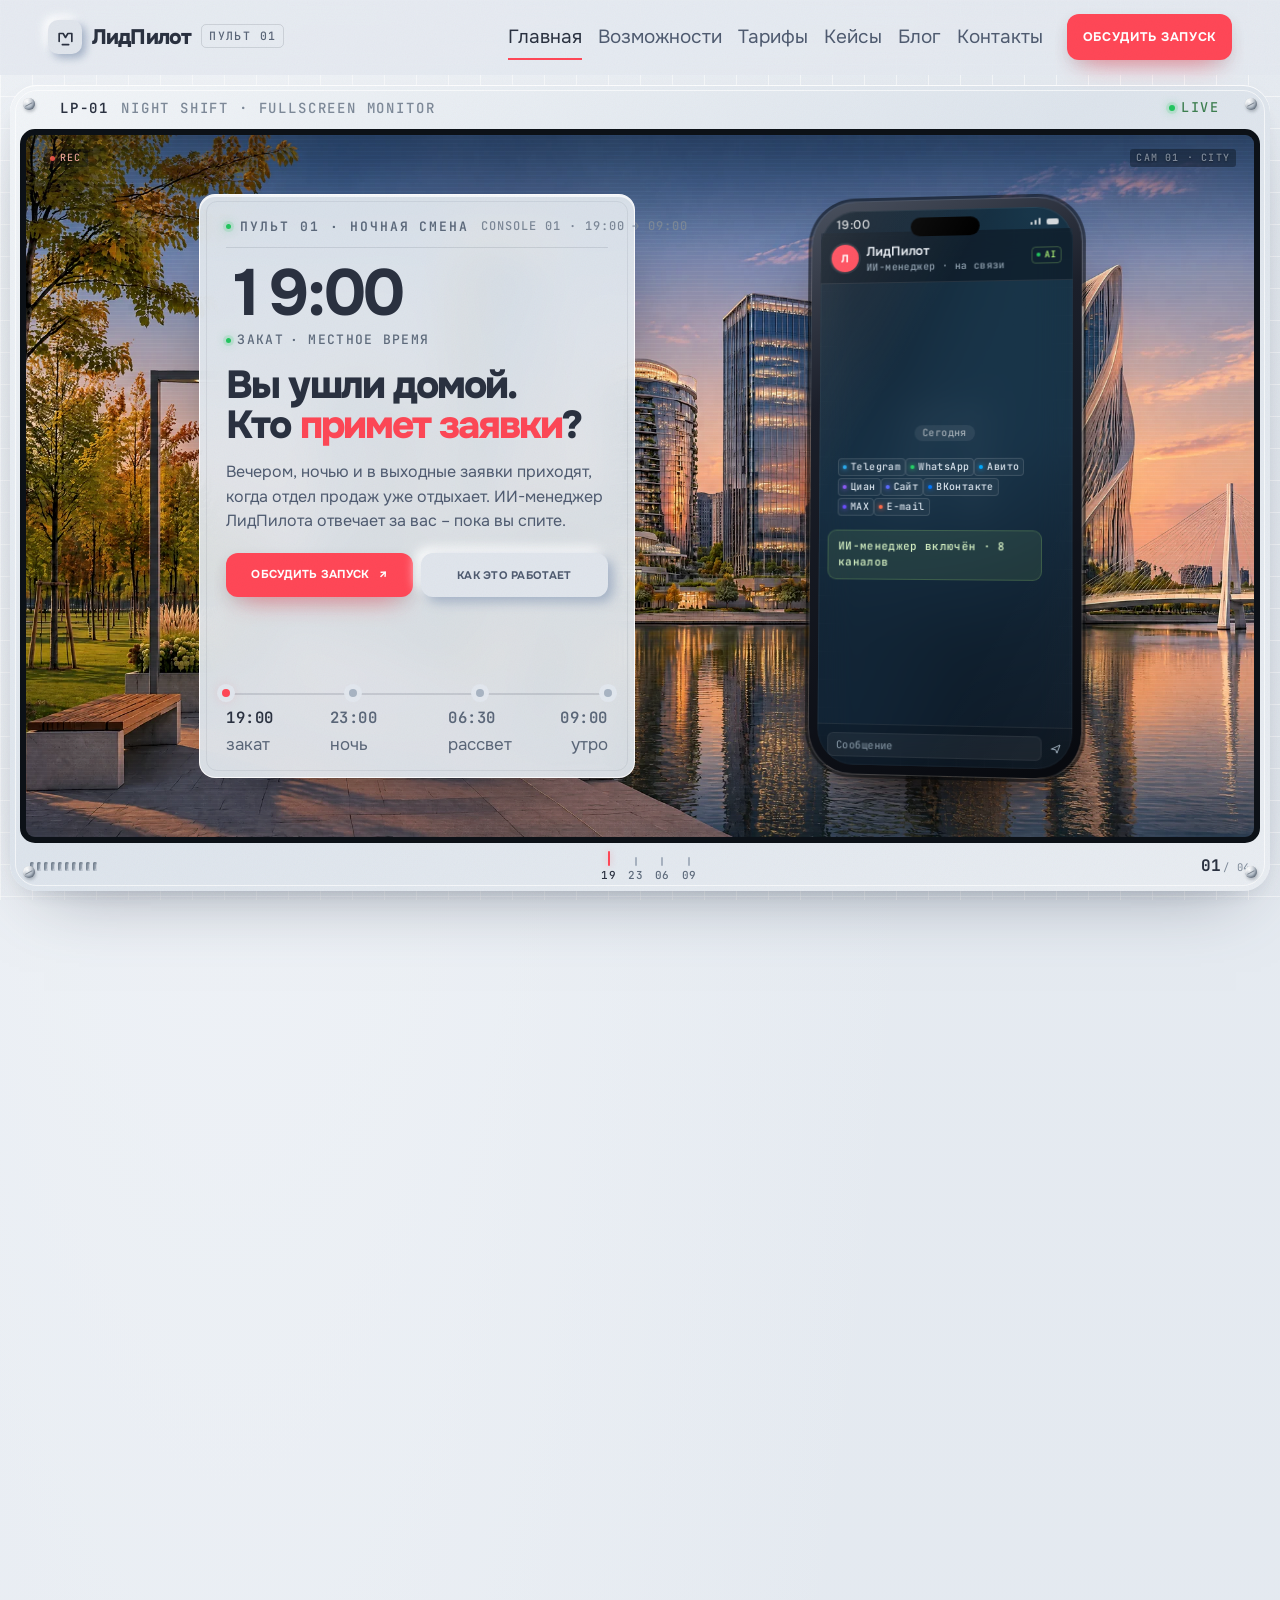
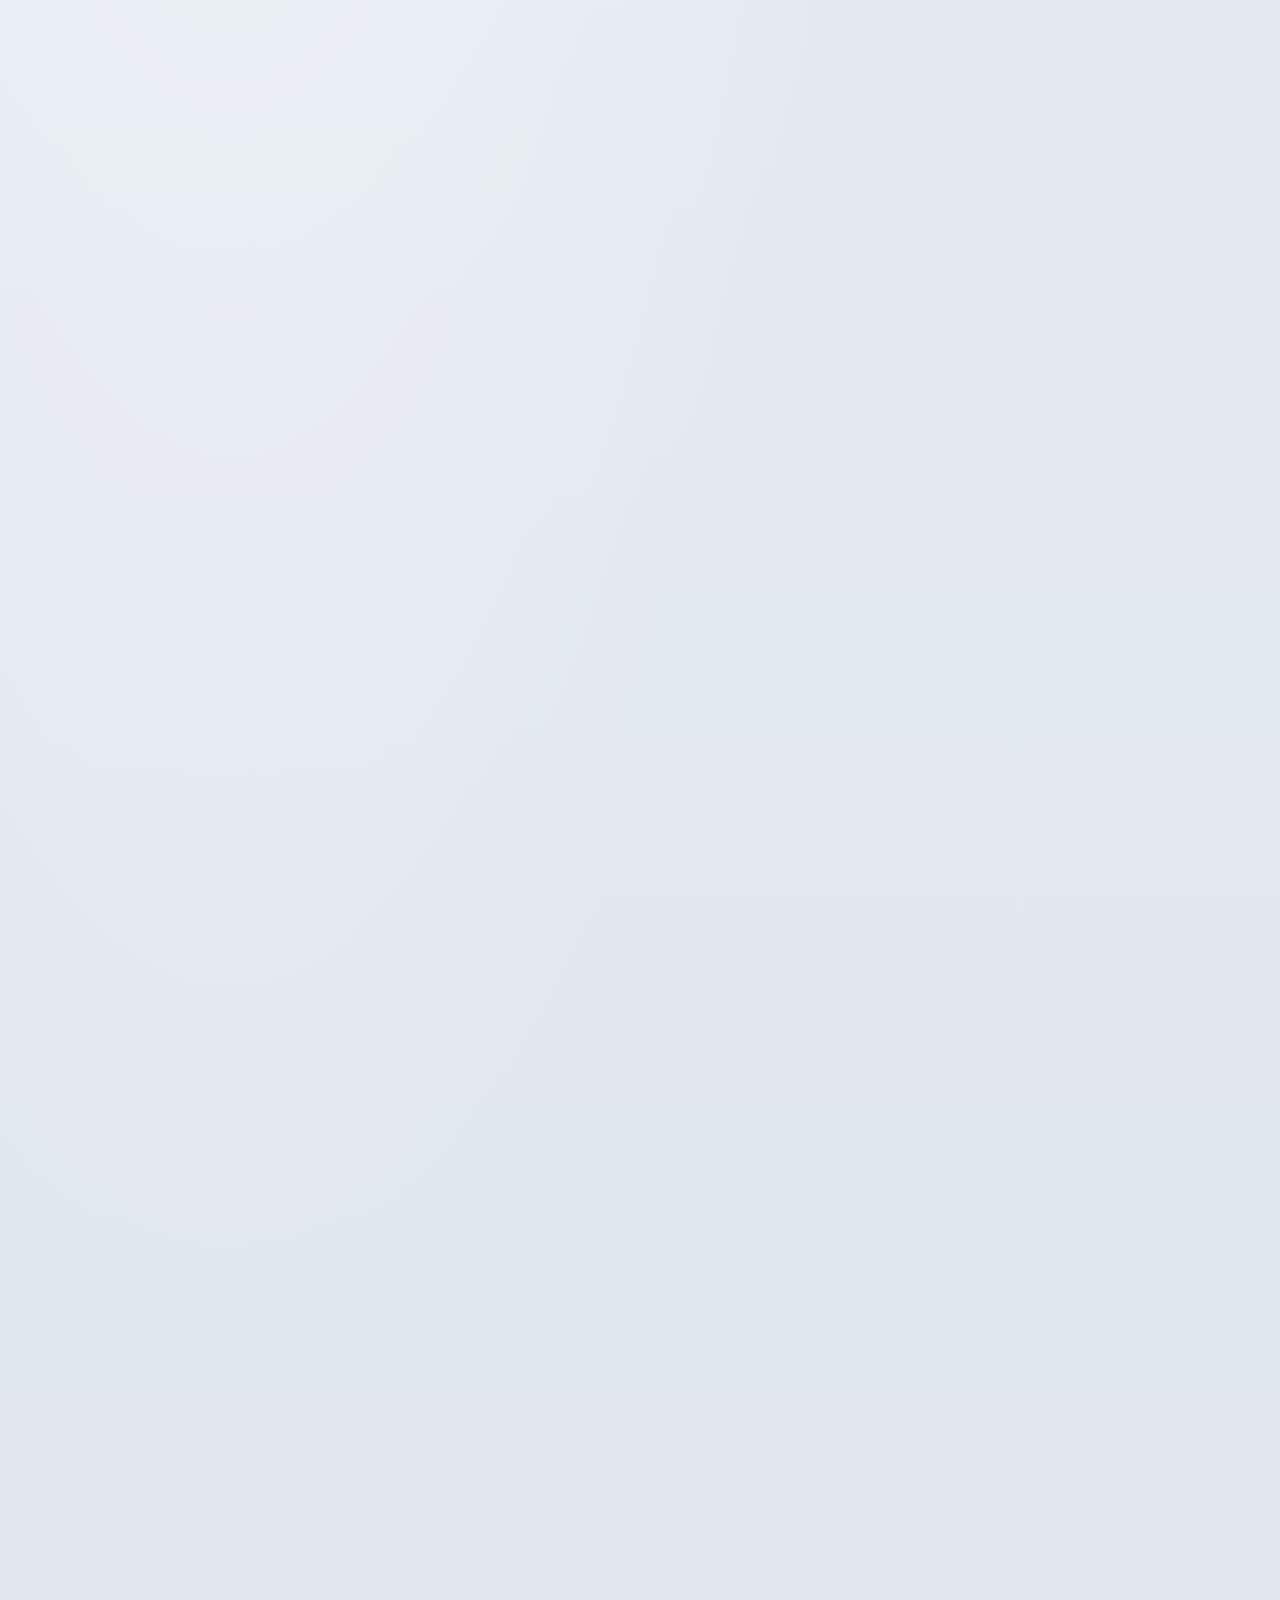
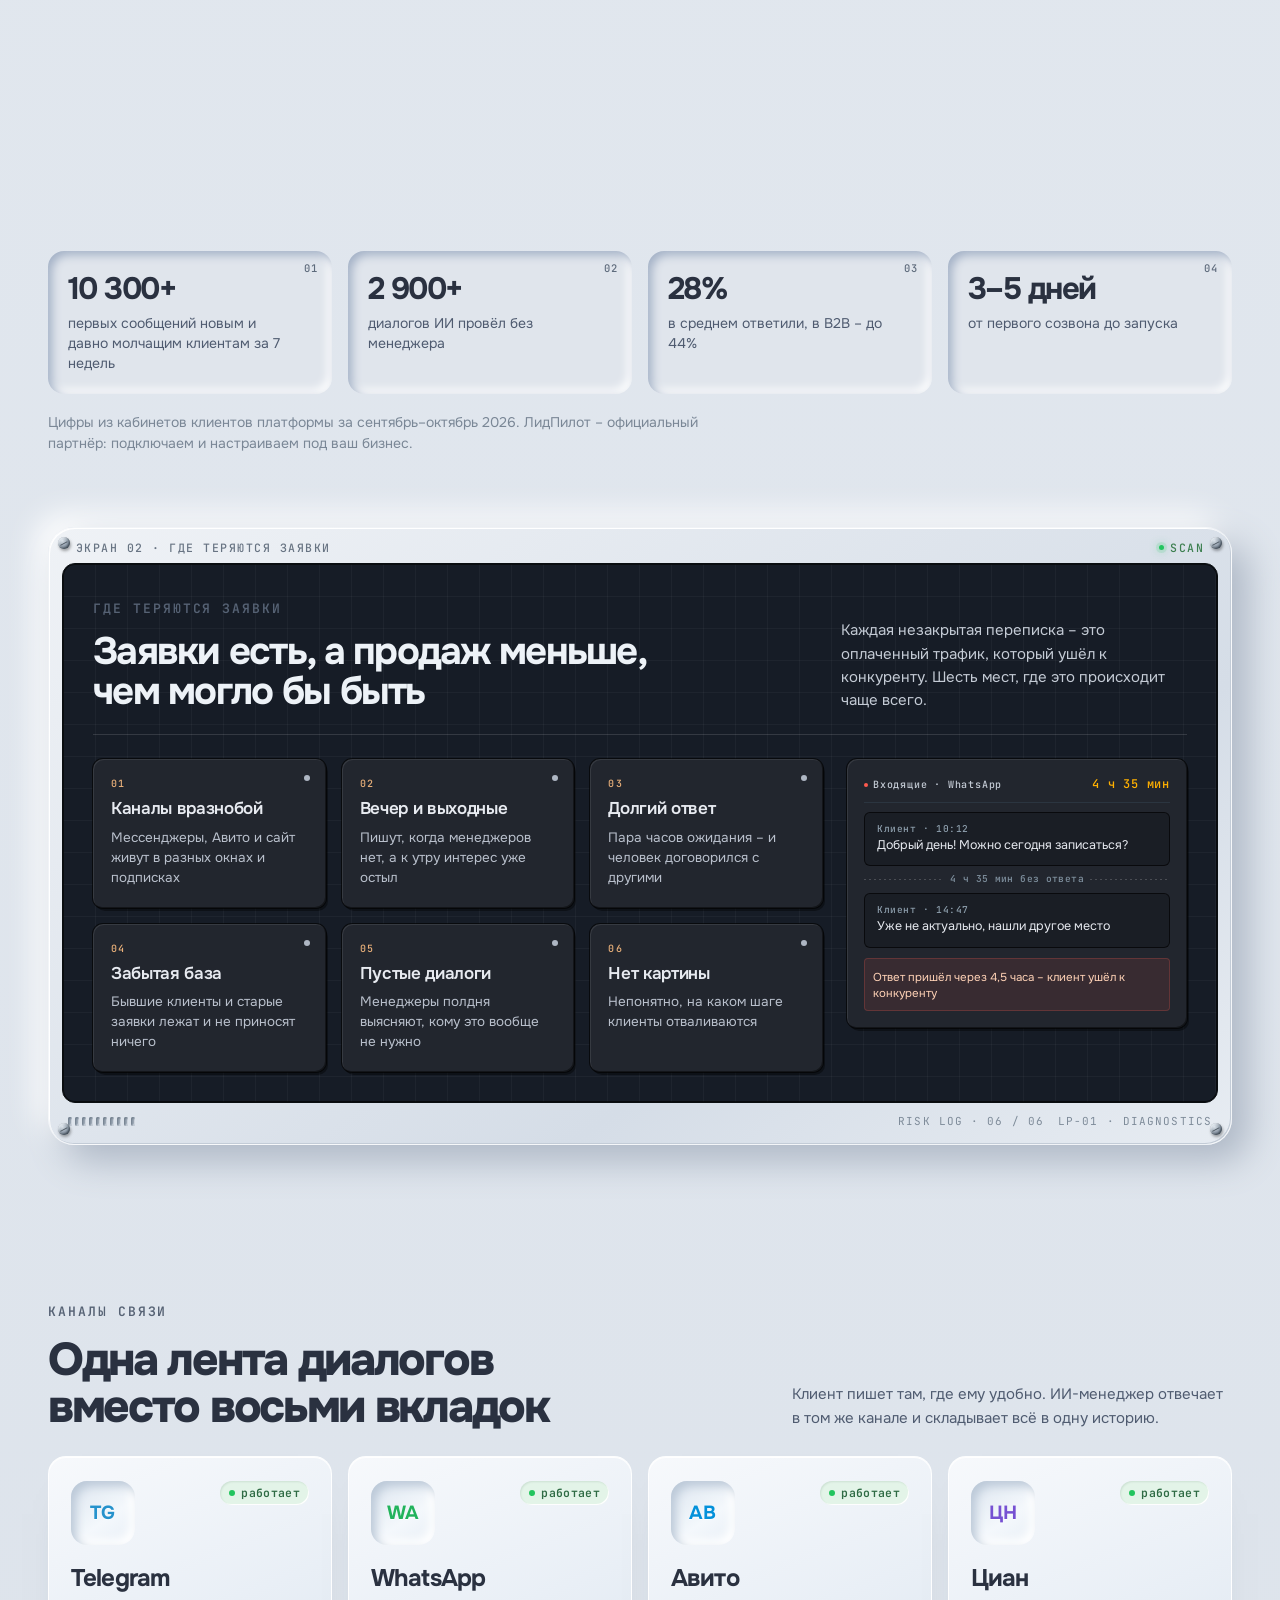
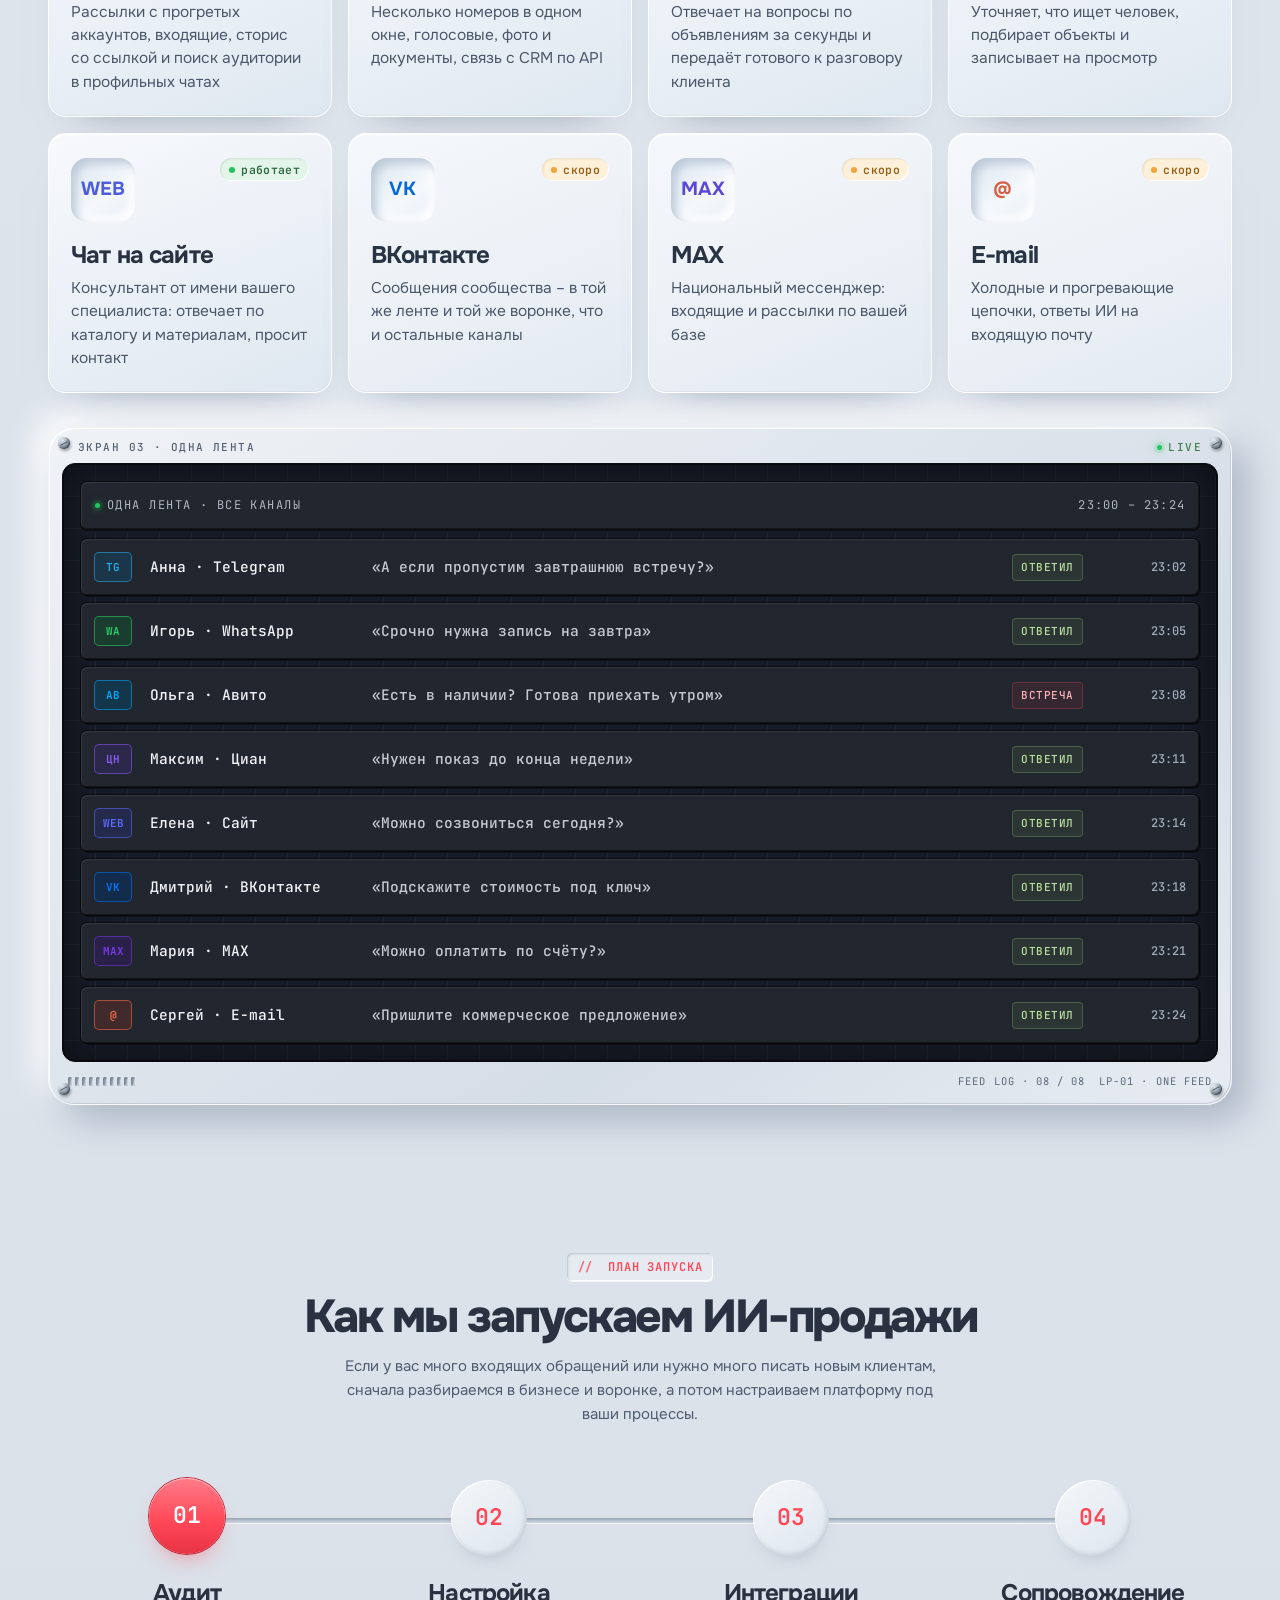
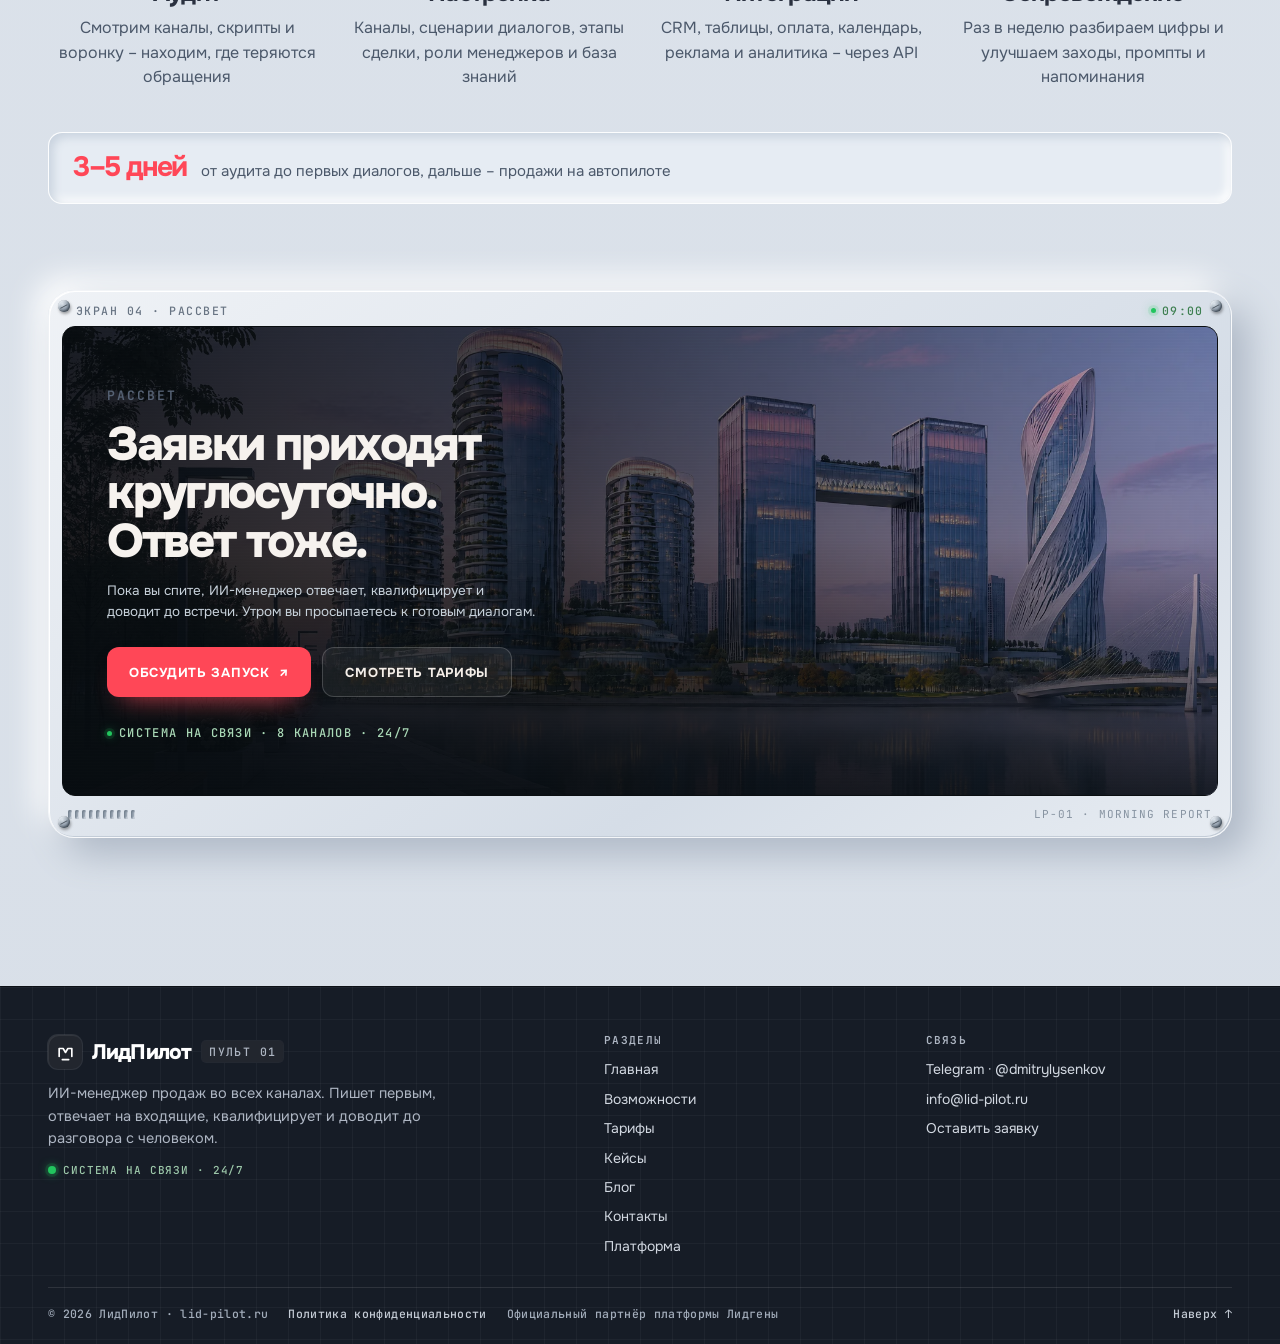
==== index.html @ cb46e2ff "Финальная версия сайта ЛидПилот v2" ====
<!doctype html>
<html lang="ru">
<head>
<meta charset="utf-8">
<meta name="viewport" content="width=device-width, initial-scale=1">
<meta name="robots" content="noindex, nofollow">
<title>ЛидПилот – ИИ-менеджер продаж во всех каналах</title>
<meta name="description" content="ИИ-менеджер продаж в Telegram, WhatsApp, на Авито, Циан, сайте, ВКонтакте, в MAX и e-mail: пишет первым, отвечает на входящие, квалифицирует и доводит до разговора с человеком. Запуск 3–5 дней.">
<link rel="preconnect" href="https://fonts.googleapis.com">
<link rel="preconnect" href="https://fonts.gstatic.com" crossorigin>
<link href="https://fonts.googleapis.com/css2?family=Onest:wght@400;500;600;700;800&family=JetBrains+Mono:wght@400;500;600&display=swap" rel="stylesheet">
<link rel="stylesheet" href="assets/style.css">
<link rel="stylesheet" href="assets/v2.css">
<link rel="stylesheet" href="assets/pages.css">
<script>document.documentElement.classList.add('js');</script>
</head>
<body>
<div class="grain" aria-hidden="true"></div>

<header class="top" data-top>
  <div class="wrap top__in">
    <a class="logo" href="/" aria-label="ЛидПилот – на главную">
      <span class="logo__mark" aria-hidden="true">
        <svg viewBox="0 0 24 24" fill="none" stroke="currentColor" stroke-width="2.1" stroke-linecap="round" stroke-linejoin="round">
          <path d="M4 17V7h5l3 5 3-5h5v10"/><path d="M8 21h8"/>
        </svg>
      </span>
      <span class="logo__text">ЛидПилот</span>
      <span class="logo__tag">ПУЛЬТ 01</span>
    </a>

    <nav class="nav nav--site" aria-label="Основная навигация">
      <a href="#top" class="is-active" aria-current="page">Главная</a>
      <a href="/vozmozhnosti/">Возможности</a>
      <a href="/tarify/">Тарифы</a>
      <a href="/keysy/">Кейсы</a>
      <a href="/blog/">Блог</a>
      <a href="/kontakty/">Контакты</a>
    </nav>

    <span class="status"><i class="led led--pulse" aria-hidden="true"></i> СИСТЕМА НА СВЯЗИ</span>
    <a class="btn btn--hot btn--header" href="https://t.me/dmitrylysenkov" target="_blank" rel="noopener">Обсудить запуск</a>
    <button class="menu-btn" type="button" data-menu-btn aria-expanded="false" aria-controls="mnav"><i aria-hidden="true"></i> Меню</button>
  </div>
</header>

<div class="mnav" id="mnav" data-menu hidden>
  <nav class="mnav__nav" aria-label="Мобильное меню">
    <a href="#top">Главная</a>
    <a href="/vozmozhnosti/">Возможности</a>
    <a href="/tarify/">Тарифы</a>
    <a href="/keysy/">Кейсы</a>
    <a href="/blog/">Блог</a>
    <a href="/kontakty/">Контакты</a>
    <a href="/platforma/">Платформа</a>
  </nav>
  <p class="mnav__note">ИИ-менеджер продаж в Telegram, WhatsApp, на Авито, Циан, сайте, ВКонтакте, в MAX и в почте. Официальный партнёр платформы Лидгены.</p>
  <div class="mnav__cta">
    <a class="btn btn--hot" href="https://t.me/dmitrylysenkov" target="_blank" rel="noopener">Обсудить запуск</a>
    <a class="btn btn--ghost" href="mailto:info@lid-pilot.ru">info@lid-pilot.ru</a>
  </div>
</div>

<main>
<section class="hero hero--full" id="top" data-story aria-label="Одна ночь: как ИИ-менеджер отвечает клиентам, пока вы спите">
  <div class="hero__sticky">
    <div class="stage">
      <div class="panel">
        <i class="screw screw--tl" aria-hidden="true"></i>
        <i class="screw screw--tr" aria-hidden="true"></i>
        <i class="screw screw--bl" aria-hidden="true"></i>
        <i class="screw screw--br" aria-hidden="true"></i>

        <div class="panel__top">
          <span class="panel__id">LP-01</span>
          <span class="panel__name">NIGHT SHIFT · FULLSCREEN MONITOR</span>
          <span class="panel__live"><i class="led led--pulse" aria-hidden="true"></i> LIVE</span>
        </div>

        <div class="panel__screen">
          <div class="media" aria-hidden="true">
            <img class="media__img is-on" data-img="0" src="assets/city-sunset.webp" alt="" width="1920" height="1080" fetchpriority="high" decoding="async">
            <img class="media__img" data-img="1" src="assets/city-night.webp" alt="" width="1920" height="1080" loading="lazy" decoding="async">
            <img class="media__img" data-img="2" src="assets/city-dawn.webp" alt="" width="1920" height="1080" loading="lazy" decoding="async">
            <img class="media__img" data-img="3" src="assets/city-day.webp" alt="" width="1920" height="1080" loading="lazy" decoding="async">
          </div>
          <div class="panel__grade" aria-hidden="true"></div>
          <div class="panel__scan" aria-hidden="true"></div>

          <div class="hud hud--top panel__hud" aria-hidden="true">
            <span class="hud__live"><i></i> REC</span>
            <span class="hud__cam">CAM 01 · CITY</span>
          </div>

          <div class="panel__stage">
          <div class="console">
            <div class="console__top">
              <span class="kicker"><i class="led led--pulse" aria-hidden="true"></i> Пульт 01 · ночная смена</span>
              <span class="console__id">CONSOLE 01 · 19:00 → 09:00</span>
            </div>

            <div class="console__clock">
              <b data-clock aria-hidden="true">19:00</b>
              <span class="console__src"><i class="led led--pulse" aria-hidden="true"></i> <span data-src>закат</span> · местное время</span>
              <span class="visually-hidden" data-clock-text aria-live="polite">19:00</span>
            </div>

            <div class="caps" data-caps>
              <article class="cap is-on" data-cap="0">
                <h1>Вы ушли домой.<br>Кто <em>примет заявки</em>?</h1>
                <p>Вечером, ночью и в выходные заявки приходят, когда отдел продаж уже отдыхает. ИИ-менеджер ЛидПилота отвечает за вас – пока вы спите.</p>
                <div class="cap__cta">
                  <a class="btn btn--hot" href="https://t.me/dmitrylysenkov" target="_blank" rel="noopener">Обсудить запуск <span aria-hidden="true">↗</span></a>
                  <a class="btn btn--ghost" href="#after">Как это работает</a>
                </div>
              </article>

              <article class="cap" data-cap="1" aria-hidden="true">
                <h2>Автомобиль сломался&nbsp;– клиент ищет <em>сервис на завтра</em></h2>
                <p>Он пишет в несколько сервисов. Мало ответить первым – важно принять его в удобное время. ИИ уточняет, когда удобно, и записывает на 10:00.</p>
              </article>

              <article class="cap" data-cap="2" aria-hidden="true">
                <h2>Всю ночь болел зуб&nbsp;– нужен <em>стоматолог сегодня</em></h2>
                <p>Пациент пишет в клиники – ждать до открытия он уже не может. ИИ отвечает сразу, предлагает 10:30 и записывает.</p>
              </article>

              <article class="cap" data-cap="3" aria-hidden="true">
                <h2>Вы приходите&nbsp;– а клиенты уже <em>ждут звонка</em></h2>
                <p>В Telegram – отчёт: кто писал, о чём договорились и кому перезвонить первым. Эти заявки могли уйти к конкурентам – теперь они у вас.</p>
                <div class="cap__cta">
                  <a class="btn btn--hot" href="https://t.me/dmitrylysenkov" target="_blank" rel="noopener">Обсудить запуск <span aria-hidden="true">↗</span></a>
                  <a class="btn btn--ghost" href="/tarify/">Смотреть тарифы</a>
                </div>
              </article>
            </div>

            <ol class="timeline" data-timeline aria-label="Этапы ночи">
              <li class="timeline__it is-on" data-tli="0"><b>19:00</b><span>закат</span></li>
              <li class="timeline__it" data-tli="1"><b>23:00</b><span>ночь</span></li>
              <li class="timeline__it" data-tli="2"><b>06:30</b><span>рассвет</span></li>
              <li class="timeline__it" data-tli="3"><b>09:00</b><span>утро</span></li>
              <li class="timeline__track" aria-hidden="true"><i data-tl-fill></i></li>
            </ol>
          </div>

          <div class="phone" data-phone>
            <div class="phone__shell">
              <div class="phone__screen">
                <i class="phone__island" aria-hidden="true"></i>
                <div class="phone__status" aria-hidden="true">
                  <span data-ptime>19:00</span>
                  <span class="phone__ico"><i></i><i></i><i></i><b></b></span>
                </div>

                <div class="chat" data-chat-panel aria-label="Переписка ИИ-менеджера">
                  <div class="chat__head">
                    <span class="chat__ava" data-ava>Л</span>
                    <div class="chat__who">
                      <b data-who>ЛидПилот</b>
                      <span data-st>ИИ-менеджер · на связи</span>
                    </div>
                    <span class="chat__badge"><i class="led" aria-hidden="true"></i> AI</span>
                  </div>
                  <div class="chat__body" data-chat></div>
                  <div class="chat__composer" aria-hidden="true">
                    <span>Сообщение</span>
                    <svg viewBox="0 0 24 24" fill="none" stroke="currentColor" stroke-width="1.8" stroke-linecap="round" stroke-linejoin="round"><path d="m4 12 16-8-6 16-2.5-6.5L4 12Z"/></svg>
                  </div>
                </div>

                <i class="phone__glare" aria-hidden="true"></i>
              </div>
            </div>
            <span class="phone__shadow" aria-hidden="true"></span>
          </div>
          </div>
        </div>

        <div class="panel__bottom">
          <div class="vents" aria-hidden="true"><i></i><i></i><i></i><i></i><i></i><i></i><i></i><i></i><i></i><i></i></div>
          <div class="ticks" data-ticks aria-label="Перейти к шагу">
            <button class="tick is-on" type="button" data-tick="0" aria-label="19:00 – закат"><i></i><b>19</b></button>
            <button class="tick" type="button" data-tick="1" aria-label="23:00 – ночь"><i></i><b>23</b></button>
            <button class="tick" type="button" data-tick="2" aria-label="06:30 – рассвет"><i></i><b>06</b></button>
            <button class="tick" type="button" data-tick="3" aria-label="09:00 – утро"><i></i><b>09</b></button>
          </div>
          <div class="panel__count"><b data-idx>01</b><span>/ 04</span></div>
        </div>
      </div>
    </div>
  </div>

  <div class="mobile-steps" data-mobile-steps aria-label="Этапы ночи">
    <button class="is-on" type="button" data-step-btn="0"><b>19:00</b><span>закат</span></button>
    <button type="button" data-step-btn="1"><b>23:00</b><span>ночь</span></button>
    <button type="button" data-step-btn="2"><b>06:30</b><span>рассвет</span></button>
    <button type="button" data-step-btn="3"><b>09:00</b><span>утро</span></button>
  </div>
</section>

<section class="strip" id="after">
  <div class="wrap">
    <div class="strip__head" data-reveal>
      <span class="kicker">Сводка за ночь</span>
      <span class="mono strip__stamp">ОКТЯБРЬ 2026 · КАБИНЕТЫ КЛИЕНТОВ</span>
    </div>
    <div class="stats">
      <div class="stat" data-reveal style="--d:.02s"><span class="stat__n">01</span><b>10 300+</b><span>первых сообщений новым и давно молчащим клиентам за 7 недель</span></div>
      <div class="stat" data-reveal style="--d:.06s"><span class="stat__n">02</span><b>2 900+</b><span>диалогов ИИ провёл без менеджера</span></div>
      <div class="stat" data-reveal style="--d:.1s"><span class="stat__n">03</span><b>28%</b><span>в среднем ответили, в B2B – до 44%</span></div>
      <div class="stat" data-reveal style="--d:.14s"><span class="stat__n">04</span><b>3–5 дней</b><span>от первого созвона до запуска</span></div>
    </div>
    <p class="strip__note" data-reveal>Цифры из кабинетов клиентов платформы за сентябрь–октябрь 2026. ЛидПилот – официальный партнёр: подключаем и настраиваем под ваш бизнес.</p>
  </div>
</section>

<section class="loss" id="problem">
  <div class="wrap">
    <div class="device device--wide" data-reveal>
      <i class="screw screw--tl screw--dark" aria-hidden="true"></i>
      <i class="screw screw--tr screw--dark" aria-hidden="true"></i>
      <i class="screw screw--bl screw--dark" aria-hidden="true"></i>
      <i class="screw screw--br screw--dark" aria-hidden="true"></i>

      <div class="device__label">
        <span>ЭКРАН 02 · ГДЕ ТЕРЯЮТСЯ ЗАЯВКИ</span>
        <span class="device__scan"><i class="led led--pulse"></i> SCAN</span>
      </div>

      <div class="device__screen device__screen--pad">
        <div class="loss__head">
          <div>
            <span class="kicker kicker--light">Где теряются заявки</span>
            <h2>Заявки есть, а продаж меньше,<br>чем могло бы быть</h2>
          </div>
          <p class="loss__note">Каждая незакрытая переписка – это оплаченный трафик, который ушёл к конкуренту. Шесть мест, где это происходит чаще всего.</p>
        </div>

        <div class="loss__grid">
          <article class="risk"><span class="risk__n">01</span><h3>Каналы вразнобой</h3><p>Мессенджеры, Авито и сайт живут в разных окнах и подписках</p></article>
          <article class="risk"><span class="risk__n">02</span><h3>Вечер и выходные</h3><p>Пишут, когда менеджеров нет, а к утру интерес уже остыл</p></article>
          <article class="risk"><span class="risk__n">03</span><h3>Долгий ответ</h3><p>Пара часов ожидания – и человек договорился с другими</p></article>
          <article class="risk"><span class="risk__n">04</span><h3>Забытая база</h3><p>Бывшие клиенты и старые заявки лежат и не приносят ничего</p></article>
          <article class="risk"><span class="risk__n">05</span><h3>Пустые диалоги</h3><p>Менеджеры полдня выясняют, кому это вообще не нужно</p></article>
          <article class="risk"><span class="risk__n">06</span><h3>Нет картины</h3><p>Непонятно, на каком шаге клиенты отваливаются</p></article>
        </div>

        <aside class="late" aria-label="Пример: ответ через 4,5 часа">
          <div class="late__top"><span><i class="led led--red"></i> Входящие · WhatsApp</span><b>4 ч 35 мин</b></div>
          <div class="late__bubble late__bubble--them"><small>Клиент · 10:12</small>Добрый день! Можно сегодня записаться?</div>
          <div class="late__gap"><i></i>4 ч 35 мин без ответа<i></i></div>
          <div class="late__bubble late__bubble--them"><small>Клиент · 14:47</small>Уже не актуально, нашли другое место</div>
          <div class="late__warn">Ответ пришёл через 4,5 часа – клиент ушёл к конкуренту</div>
        </aside>
      </div>

      <div class="device__bottom">
        <div class="vents" aria-hidden="true"><i></i><i></i><i></i><i></i><i></i><i></i><i></i><i></i><i></i><i></i></div>
        <span class="mono">RISK LOG · 06 / 06</span>
        <span class="mono">LP-01 · DIAGNOSTICS</span>
      </div>
    </div>
  </div>
</section>

<section class="channels" id="channels">
  <div class="wrap">
    <div class="sec__head" data-reveal>
      <div>
        <span class="kicker">Каналы связи</span>
        <h2>Одна лента диалогов<br>вместо восьми вкладок</h2>
      </div>
      <p class="sec__note">Клиент пишет там, где ему удобно. ИИ-менеджер отвечает в том же канале и складывает всё в одну историю.</p>
    </div>

    <div class="channels__grid">
      <article class="channel" data-reveal style="--c:#2AABEE">
        <div class="channel__top"><span class="channel__code">TG</span><span class="channel__state"><i class="led"></i> работает</span></div>
        <h3>Telegram</h3>
        <p>Рассылки с прогретых аккаунтов, входящие, сторис со ссылкой и поиск аудитории в профильных чатах</p>
      </article>
      <article class="channel" data-reveal style="--c:#25D366;--d:.04s">
        <div class="channel__top"><span class="channel__code">WA</span><span class="channel__state"><i class="led"></i> работает</span></div>
        <h3>WhatsApp</h3>
        <p>Несколько номеров в одном окне, голосовые, фото и документы, связь с CRM по API</p>
      </article>
      <article class="channel" data-reveal style="--c:#00AAFF;--d:.08s">
        <div class="channel__top"><span class="channel__code">АВ</span><span class="channel__state"><i class="led"></i> работает</span></div>
        <h3>Авито</h3>
        <p>Отвечает на вопросы по объявлениям за секунды и передаёт готового к разговору клиента</p>
      </article>
      <article class="channel" data-reveal style="--c:#8B5CF6;--d:.12s">
        <div class="channel__top"><span class="channel__code">ЦН</span><span class="channel__state"><i class="led"></i> работает</span></div>
        <h3>Циан</h3>
        <p>Уточняет, что ищет человек, подбирает объекты и записывает на просмотр</p>
      </article>
      <article class="channel" data-reveal style="--c:#5B6BFF">
        <div class="channel__top"><span class="channel__code">WEB</span><span class="channel__state"><i class="led"></i> работает</span></div>
        <h3>Чат на сайте</h3>
        <p>Консультант от имени вашего специалиста: отвечает по каталогу и материалам, просит контакт</p>
      </article>
      <article class="channel channel--soon" data-reveal style="--c:#0077FF;--d:.04s">
        <div class="channel__top"><span class="channel__code">VK</span><span class="channel__state channel__state--soon"><i class="led"></i> скоро</span></div>
        <h3>ВКонтакте</h3>
        <p>Сообщения сообщества – в той же ленте и той же воронке, что и остальные каналы</p>
      </article>
      <article class="channel channel--soon" data-reveal style="--c:#6B4EFF;--d:.08s">
        <div class="channel__top"><span class="channel__code">MAX</span><span class="channel__state channel__state--soon"><i class="led"></i> скоро</span></div>
        <h3>MAX</h3>
        <p>Национальный мессенджер: входящие и рассылки по вашей базе</p>
      </article>
      <article class="channel channel--soon" data-reveal style="--c:#FF6B4A;--d:.12s">
        <div class="channel__top"><span class="channel__code">@</span><span class="channel__state channel__state--soon"><i class="led"></i> скоро</span></div>
        <h3>E-mail</h3>
        <p>Холодные и прогревающие цепочки, ответы ИИ на входящую почту</p>
      </article>
    </div>

    <div class="device feed-device" data-reveal>
      <i class="screw screw--tl screw--dark" aria-hidden="true"></i>
      <i class="screw screw--tr screw--dark" aria-hidden="true"></i>
      <i class="screw screw--bl screw--dark" aria-hidden="true"></i>
      <i class="screw screw--br screw--dark" aria-hidden="true"></i>
      <div class="device__label">
        <span>ЭКРАН 03 · ОДНА ЛЕНТА</span>
        <span class="device__scan"><i class="led led--pulse"></i> LIVE</span>
      </div>
      <div class="device__screen device__screen--pad">
        <div class="feed feed--panel">
          <div class="feed__top">
            <span class="mono feed__title"><i class="led led--pulse"></i> ОДНА ЛЕНТА · ВСЕ КАНАЛЫ</span>
            <span class="mono">23:00 – 23:24</span>
          </div>
          <div class="feed__rows">
            <div class="feed__row"><span class="feed__ch" style="--c:#2AABEE">TG</span><span class="feed__name">Анна · Telegram</span><span class="feed__msg">«А если пропустим завтрашнюю встречу?»</span><span class="feed__st feed__st--ok">ответил</span><time>23:02</time></div>
            <div class="feed__row"><span class="feed__ch" style="--c:#25D366">WA</span><span class="feed__name">Игорь · WhatsApp</span><span class="feed__msg">«Срочно нужна запись на завтра»</span><span class="feed__st feed__st--ok">ответил</span><time>23:05</time></div>
            <div class="feed__row"><span class="feed__ch" style="--c:#00AAFF">АВ</span><span class="feed__name">Ольга · Авито</span><span class="feed__msg">«Есть в наличии? Готова приехать утром»</span><span class="feed__st feed__st--hot">встреча</span><time>23:08</time></div>
            <div class="feed__row"><span class="feed__ch" style="--c:#8B5CF6">ЦН</span><span class="feed__name">Максим · Циан</span><span class="feed__msg">«Нужен показ до конца недели»</span><span class="feed__st feed__st--ok">ответил</span><time>23:11</time></div>
            <div class="feed__row"><span class="feed__ch" style="--c:#5B6BFF">WEB</span><span class="feed__name">Елена · Сайт</span><span class="feed__msg">«Можно созвониться сегодня?»</span><span class="feed__st feed__st--ok">ответил</span><time>23:14</time></div>
            <div class="feed__row"><span class="feed__ch" style="--c:#0077FF">VK</span><span class="feed__name">Дмитрий · ВКонтакте</span><span class="feed__msg">«Подскажите стоимость под ключ»</span><span class="feed__st feed__st--ok">ответил</span><time>23:18</time></div>
            <div class="feed__row"><span class="feed__ch" style="--c:#7C3AED">MAX</span><span class="feed__name">Мария · MAX</span><span class="feed__msg">«Можно оплатить по счёту?»</span><span class="feed__st feed__st--ok">ответил</span><time>23:21</time></div>
            <div class="feed__row"><span class="feed__ch" style="--c:#FF6B4A">@</span><span class="feed__name">Сергей · E-mail</span><span class="feed__msg">«Пришлите коммерческое предложение»</span><span class="feed__st feed__st--ok">ответил</span><time>23:24</time></div>
          </div>
        </div>
      </div>
      <div class="device__bottom">
        <div class="vents" aria-hidden="true"><i></i><i></i><i></i><i></i><i></i><i></i><i></i><i></i><i></i><i></i></div>
        <span class="mono">FEED LOG · 08 / 08</span>
        <span class="mono">LP-01 · ONE FEED</span>
      </div>
    </div>
  </div>
</section>

<section class="plan" id="plan">
  <div class="wrap">
    <div class="sec__head sec__head--center" data-reveal>
      <span class="kicker">План запуска</span>
      <h2>Как мы запускаем ИИ-продажи</h2>
      <p class="sec__note">Если у вас много входящих обращений или нужно много писать новым клиентам, сначала разбираемся в бизнесе и воронке, а потом настраиваем платформу под ваши процессы.</p>
    </div>

    <div class="steps" data-steps>
      <span class="steps__track" aria-hidden="true"><i data-steps-fill></i></span>
      <article class="step" data-reveal><span class="step__n">01</span><h3>Аудит</h3><p>Смотрим каналы, скрипты и воронку – находим, где теряются обращения</p></article>
      <article class="step" data-reveal style="--d:.05s"><span class="step__n">02</span><h3>Настройка</h3><p>Каналы, сценарии диалогов, этапы сделки, роли менеджеров и база знаний</p></article>
      <article class="step" data-reveal style="--d:.1s"><span class="step__n">03</span><h3>Интеграции</h3><p>CRM, таблицы, оплата, календарь, реклама и аналитика – через API</p></article>
      <article class="step" data-reveal style="--d:.15s"><span class="step__n">04</span><h3>Сопровождение</h3><p>Раз в неделю разбираем цифры и улучшаем заходы, промпты и напоминания</p></article>
    </div>

    <div class="plan__end" data-reveal>
      <b>3–5 дней</b>
      <span>от аудита до первых диалогов, дальше – продажи на автопилоте</span>
    </div>
  </div>
</section>

<section class="final" id="final">
  <div class="wrap">
    <div class="device device--final" data-reveal>
      <i class="screw screw--tl screw--dark" aria-hidden="true"></i>
      <i class="screw screw--tr screw--dark" aria-hidden="true"></i>
      <i class="screw screw--bl screw--dark" aria-hidden="true"></i>
      <i class="screw screw--br screw--dark" aria-hidden="true"></i>
      <div class="device__label">
        <span>ЭКРАН 04 · РАССВЕТ</span>
        <span class="device__scan"><i class="led led--pulse"></i> 09:00</span>
      </div>
      <div class="device__screen final__screen">
        <img class="final__bg" src="assets/city-dawn.webp" alt="" width="1920" height="1080" loading="lazy" decoding="async">
        <div class="final__shade" aria-hidden="true"></div>
        <div class="final__scan" aria-hidden="true"></div>
        <div class="final__in">
          <span class="kicker kicker--light">Рассвет</span>
          <h2>Заявки приходят круглосуточно.<br>Ответ тоже.</h2>
          <p>Пока вы спите, ИИ-менеджер отвечает, квалифицирует и доводит до встречи. Утром вы просыпаетесь к готовым диалогам.</p>
          <div class="final__cta">
            <a class="btn btn--hot" href="https://t.me/dmitrylysenkov" target="_blank" rel="noopener">Обсудить запуск <span aria-hidden="true">↗</span></a>
            <a class="btn btn--ghost btn--ghost-dark" href="/tarify/">Смотреть тарифы</a>
          </div>
          <p class="final__meta"><i class="led led--pulse" aria-hidden="true"></i> СИСТЕМА НА СВЯЗИ · 8 КАНАЛОВ · 24/7</p>
        </div>
      </div>
      <div class="device__bottom">
        <div class="vents" aria-hidden="true"><i></i><i></i><i></i><i></i><i></i><i></i><i></i><i></i><i></i><i></i></div>
        <span class="mono">LP-01 · MORNING REPORT</span>
      </div>
    </div>
  </div>
</section>
</main>

<footer class="site-foot">
  <div class="wrap">
    <div class="site-foot__top">
      <div class="site-foot__brand">
        <a class="logo" href="/" aria-label="ЛидПилот – на главную">
          <span class="logo__mark" aria-hidden="true">
            <svg viewBox="0 0 24 24" fill="none" stroke="currentColor" stroke-width="2.1" stroke-linecap="round" stroke-linejoin="round"><path d="M4 17V7h5l3 5 3-5h5v10"/><path d="M8 21h8"/></svg>
          </span>
          <span class="logo__text">ЛидПилот</span>
          <span class="logo__tag">ПУЛЬТ 01</span>
        </a>
        <p>ИИ-менеджер продаж во всех каналах. Пишет первым, отвечает на входящие, квалифицирует и доводит до разговора с человеком.</p>
        <span class="site-foot__status"><i class="led led--pulse" aria-hidden="true"></i> СИСТЕМА НА СВЯЗИ · 24/7</span>
      </div>
      <div class="site-foot__col">
        <b>Разделы</b>
        <nav>
          <a href="#top">Главная</a>
          <a href="/vozmozhnosti/">Возможности</a>
          <a href="/tarify/">Тарифы</a>
          <a href="/keysy/">Кейсы</a>
          <a href="/blog/">Блог</a>
          <a href="/kontakty/">Контакты</a>
          <a href="/platforma/">Платформа</a>
        </nav>
      </div>
      <div class="site-foot__col">
        <b>Связь</b>
        <nav>
          <a href="https://t.me/dmitrylysenkov" target="_blank" rel="noopener">Telegram · @dmitrylysenkov</a>
          <a href="mailto:info@lid-pilot.ru">info@lid-pilot.ru</a>
          <a href="/kontakty/">Оставить заявку</a>
        </nav>
      </div>
    </div>
    <div class="site-foot__bottom">
      <span>© 2026 ЛидПилот · lid-pilot.ru</span>
      <a href="/politika-konfidencialnosti/">Политика конфиденциальности</a>
      <span>Официальный партнёр платформы Лидгены</span>
      <a class="up" href="#top">Наверх ↑</a>
    </div>
  </div>
</footer>

<script src="assets/app.js"></script>
<script src="assets/site.js"></script>
</body>
</html>
---- assets/style.css ----
:root{
  --bg:#E0E5EC;
  --surf:#E0E5EC;
  --panel:#F0F2F5;
  --ink:#2A3140;
  --mute:#4F5B70;
  --soft:#5A6678;
  --line:#B8C2CF;
  --sd:#A3B1C6;
  --sl:#FFFFFF;
  --acc:#FF4757;
  --acc-deep:#D92F43;
  --acc-bright:#FF7A86;
  --led:#22C55E;
  --led-red:#FF5A4E;
  --screen:#12181D;
  --screen-2:#1B232A;
  --screen-3:#232D35;
  --amber:#FFB86B;
  --amber-soft:#FFE1C2;
  --lcd:#B7FF7A;
  --r:24px;
  --rs:12px;
  --mono:'JetBrains Mono',ui-monospace,SFMono-Regular,Consolas,monospace;
  --sans:'Onest',system-ui,-apple-system,'Segoe UI',sans-serif;
  --ease:cubic-bezier(.22,.8,.24,1);
}

*{box-sizing:border-box}
html{scroll-behavior:smooth;scroll-padding-top:92px}
body{
  margin:0;background:var(--bg);color:var(--ink);
  font:400 17px/1.6 var(--sans);
  -webkit-font-smoothing:antialiased;text-rendering:optimizeLegibility;
  overflow-x:clip;
}
body::selection{background:var(--acc);color:#fff}
img{display:block;max-width:100%}
a{color:inherit}
button{font:inherit;color:inherit}
h1,h2,h3,p{margin:0}
h1,h2,h3{text-wrap:balance}
.visually-hidden{position:absolute!important;width:1px;height:1px;overflow:hidden;clip:rect(0 0 0 0);white-space:nowrap}
.mono{font-family:var(--mono);font-size:10.5px;letter-spacing:.1em;text-transform:uppercase;color:var(--soft)}
.wrap{max-width:1240px;margin:0 auto;padding:0 28px}

/* grain */
.grain{position:fixed;inset:0;z-index:90;pointer-events:none;opacity:.045;mix-blend-mode:multiply;
  background:url("data:image/svg+xml,%3Csvg xmlns='http://www.w3.org/2000/svg' width='160' height='160'%3E%3Cfilter id='n'%3E%3CfeTurbulence type='fractalNoise' baseFrequency='.9' numOctaves='2' stitchTiles='stitch'/%3E%3C/filter%3E%3Crect width='100%25' height='100%25' filter='url(%23n)'/%3E%3C/svg%3E")}

/* primitives */
.led{display:inline-block;width:8px;height:8px;border-radius:50%;background:var(--led);box-shadow:0 0 0 3px rgba(34,197,94,.13),0 0 10px rgba(34,197,94,.7);flex:none}
.led--red{background:var(--led-red);box-shadow:0 0 0 3px rgba(255,90,78,.13),0 0 10px rgba(255,90,78,.7)}
.led--pulse{animation:pulse 2.4s ease-in-out infinite}
@keyframes pulse{0%,100%{opacity:1;box-shadow:0 0 0 3px rgba(34,197,94,.13),0 0 10px rgba(34,197,94,.7)}50%{opacity:.55;box-shadow:0 0 0 5px rgba(34,197,94,.05),0 0 18px rgba(34,197,94,.45)}}

.kicker{display:inline-flex;align-items:center;gap:9px;font:600 10.5px/1 var(--mono);letter-spacing:.15em;text-transform:uppercase;color:var(--soft)}
.kicker .led{width:7px;height:7px}
.kicker--light{color:#93A2B1}

.btn{display:inline-flex;align-items:center;justify-content:center;gap:9px;min-height:50px;padding:0 22px;border:0;border-radius:12px;text-decoration:none;cursor:pointer;
  font:700 13px/1 var(--sans);letter-spacing:.055em;text-transform:uppercase;color:var(--ink);
  background:var(--surf);box-shadow:5px 5px 12px var(--sd),-5px -5px 12px var(--sl);
  transition:transform .2s var(--ease),box-shadow .2s var(--ease),background .2s,color .2s}
.btn:hover{transform:translateY(-1px);box-shadow:7px 8px 16px var(--sd),-6px -6px 14px var(--sl)}
.btn:active{transform:translateY(1px);box-shadow:inset 4px 4px 8px var(--sd),inset -4px -4px 8px var(--sl)}
.btn--hot{background:linear-gradient(180deg,#FF7C88 0%,#FF5563 34%,#FF4757 58%,#E83345 100%);color:#fff;
  box-shadow:0 0 0 1px #C5283B,inset 0 1px 0 rgba(255,255,255,.42),inset 0 -1px 0 rgba(137,17,32,.5),0 16px 28px -18px rgba(255,71,87,.75),2px 3px 0 rgba(120,18,32,.22)}
.btn--hot:hover{background:linear-gradient(180deg,#FF8B96 0%,#FF6270 34%,#FF5261 58%,#EC3A4B 100%);box-shadow:0 0 0 1px #C5283B,inset 0 1px 0 rgba(255,255,255,.48),0 20px 32px -18px rgba(255,71,87,.85),2px 4px 0 rgba(120,18,32,.22)}
.btn--hot:active{box-shadow:0 0 0 1px #B32033,inset 3px 3px 9px rgba(125,10,25,.5),inset -1px -1px 0 rgba(255,255,255,.18)}
.btn--ghost{color:var(--mute);background:var(--surf)}
.btn--ghost-dark{background:rgba(255,255,255,.06);color:#F4EEE8;box-shadow:none;border:1px solid rgba(255,255,255,.18)}
.btn--ghost-dark:hover{background:rgba(255,255,255,.1)}
.btn--header{min-height:42px;padding:0 16px;font-size:10px}
.btn--sm{min-height:40px;padding:0 16px;font-size:9.5px}

:focus-visible{outline:2px solid var(--acc);outline-offset:3px}

/* header */
.top{position:sticky;top:0;z-index:60;background:rgba(224,229,236,.9);backdrop-filter:blur(14px);border-bottom:1px solid transparent;transition:border-color .3s,box-shadow .3s}
.top.is-scrolled{border-bottom-color:rgba(42,49,64,.08);box-shadow:0 10px 28px -18px rgba(42,49,64,.35)}
.top__in{display:flex;align-items:center;gap:24px;min-height:74px}
.logo{display:flex;align-items:center;gap:10px;text-decoration:none;font:800 21px/1 var(--sans);letter-spacing:-.04em;white-space:nowrap}
.logo__mark{display:grid;place-items:center;width:34px;height:34px;border-radius:10px;color:var(--ink);
  background:var(--surf);box-shadow:4px 4px 9px var(--sd),-4px -4px 9px var(--sl)}
.logo__mark svg{width:19px;height:19px}
.logo__tag{font:500 8.5px/1 var(--mono);letter-spacing:.12em;color:var(--soft);padding:5px 7px;border:1px solid rgba(42,49,64,.14);border-radius:5px;transform:translateY(-1px)}
.nav{display:flex;gap:22px;margin-left:auto;font-size:14.5px;color:var(--mute)}
.nav a{text-decoration:none;position:relative;padding:6px 0}
.nav a::after{content:"";position:absolute;left:0;right:0;bottom:0;height:1px;background:var(--acc);transform:scaleX(0);transform-origin:left;transition:transform .25s var(--ease)}
.nav a:hover{color:var(--ink)}
.nav a:hover::after{transform:scaleX(1)}
.status{display:inline-flex;align-items:center;gap:8px;padding:8px 12px;border-radius:99px;background:var(--surf);
  box-shadow:inset 2px 2px 5px var(--sd),inset -2px -2px 5px var(--sl);
  font:500 8.5px/1 var(--mono);letter-spacing:.1em;color:#3D7F50;white-space:nowrap}
.status .led{width:6px;height:6px}

/* hero */
.hero{position:relative;height:320vh;background:var(--bg)}
.hero__sticky{position:sticky;top:74px;min-height:calc(100vh - 74px);display:flex;flex-direction:column;justify-content:center;padding:20px 0 12px}
.hero__grid{display:grid;grid-template-columns:.9fr 1.1fr;gap:42px;align-items:center;width:100%;transform:translateY(-4vh)}
.hero__copy{min-width:0}
.hero__kicker{color:var(--soft)}
.caps{position:relative;min-height:352px;margin-top:18px}
.cap{position:absolute;inset:0;opacity:0;transform:translateY(14px);pointer-events:none;transition:opacity .55s var(--ease),transform .55s var(--ease)}
.cap.is-on{opacity:1;transform:none;pointer-events:auto}
.cap h1{font:800 clamp(38px,4.45vw,64px)/.99 var(--sans);letter-spacing:-.055em;max-width:none}
.cap h2{font:800 clamp(32px,3.65vw,52px)/1.04 var(--sans);letter-spacing:-.05em;max-width:18ch}
.cap h1 em{font-style:normal;color:var(--acc)}
.cap p{max-width:46ch;margin-top:18px;font-size:17px;line-height:1.62;color:var(--mute)}
.cap__cta{display:flex;flex-wrap:wrap;gap:12px;margin-top:26px}
.timeline{position:relative;display:flex;list-style:none;margin:26px 0 0;padding:0 0 18px;max-width:430px}
.timeline__it{flex:1;position:relative;padding-top:14px;min-width:0}
.timeline__it::before{content:"";position:absolute;left:0;top:0;width:6px;height:6px;border-radius:50%;background:#AEB9C7;box-shadow:0 0 0 4px var(--bg);transition:background .3s,box-shadow .3s}
.timeline__it.is-on::before,.timeline__it.is-done::before{background:var(--acc);box-shadow:0 0 0 4px var(--bg),0 0 10px rgba(255,71,87,.45)}
.timeline__it b{display:block;font:600 9.5px/1 var(--mono);letter-spacing:.05em;color:var(--soft)}
.timeline__it.is-on b{color:var(--ink)}
.timeline__it span{display:block;margin-top:5px;font-size:11px;color:var(--soft)}
.timeline__track{position:absolute;left:0;right:0;top:2px;height:1px;background:rgba(42,49,64,.12);z-index:-1}
.timeline__track i{display:block;height:100%;background:var(--acc);transform:scaleX(0);transform-origin:left;transition:transform .2s linear}
.hero__hint{display:flex;align-items:center;gap:10px;margin-top:6px;font:500 9px/1.4 var(--mono);letter-spacing:.12em;text-transform:uppercase;color:#7C8897;transition:opacity .3s}
.hero__hint-line{display:block;width:26px;height:1px;background:currentColor;position:relative}
.hero__hint-line::after{content:"";position:absolute;right:0;top:-2px;width:4px;height:4px;border-top:1px solid currentColor;border-right:1px solid currentColor;transform:rotate(45deg)}
.hero__stage{position:relative;min-width:0;display:flex;justify-content:flex-end}
.monitor{position:relative;width:100%;max-width:690px;min-width:0;padding:13px;border-radius:30px;
  background:linear-gradient(145deg,#EFF2F6,#D4DCE6 68%,#E6EBF1);
  box-shadow:18px 18px 40px #AEB8C6,-14px -14px 34px #FFFFFF,inset 1px 1px 0 #FFFFFF,inset -1px -1px 0 #C3CCD7;
  border:1px solid rgba(255,255,255,.65)}
.monitor::after{content:"";position:absolute;inset:6px;border-radius:24px;border:1px solid rgba(255,255,255,.5);pointer-events:none}
.screw{position:absolute;width:12px;height:12px;border-radius:50%;z-index:6;
  background:radial-gradient(circle at 35% 30%,#FFFFFF,#AEB8C4 55%,#7E8A99);
  box-shadow:inset -1px -1px 2px #66717E,inset 1px 1px 2px #FFFFFF,1px 2px 3px rgba(60,70,84,.3)}
.screw::after{content:"";position:absolute;left:2px;right:2px;top:5.5px;height:1.4px;background:#6B7683;transform:rotate(-28deg);border-radius:2px;opacity:.85}
.screw--tl{left:9px;top:9px}.screw--tr{right:9px;top:9px}.screw--bl{left:9px;bottom:9px}.screw--br{right:9px;bottom:9px}
.screw--dark{background:radial-gradient(circle at 35% 30%,#DCE3EA,#8C99A7 55%,#5E6A76);box-shadow:inset -1px -1px 2px #3E4853,inset 1px 1px 2px #EDF2F7,1px 2px 3px rgba(0,0,0,.35)}
.screw--dark::after{background:#3F4954}

.monitor__label{display:flex;align-items:center;gap:10px;min-width:0;padding:1px 14px 10px;font:500 8.5px/1 var(--mono);letter-spacing:.12em;color:#687483}
.monitor__id{color:var(--ink);font-weight:600;flex:none}
.monitor__name{color:#7D8998;min-width:0;overflow:hidden;text-overflow:ellipsis;white-space:nowrap}
.monitor__live{margin-left:auto;display:inline-flex;align-items:center;gap:6px;color:#3D7F50;flex:none}
.monitor__live .led{width:6px;height:6px}

.monitor__screen{position:relative;aspect-ratio:16/10;border-radius:14px;overflow:hidden;isolation:isolate;
  border:7px solid #C6CFDA;background:#0B0F12;
  box-shadow:inset 0 0 0 1px #000,0 1px 0 #FFFFFF,inset 0 2px 18px rgba(0,0,0,.8)}
.media,.media__img{position:absolute;inset:0;width:100%;height:100%}
.media__img{object-fit:cover;opacity:0;transform:scale(1.05);transition:opacity 1.15s var(--ease),transform 7s linear;filter:saturate(.92) contrast(1.04)}
.media__img.is-on{opacity:1;transform:scale(1)}
.screen__shade{position:absolute;inset:0;background:linear-gradient(to top,rgba(5,9,13,.9) 0%,rgba(5,9,13,.2) 46%,rgba(5,9,13,.34) 100%),linear-gradient(to right,rgba(5,9,13,.52),transparent 55%)}
.screen__scan{position:absolute;inset:0;opacity:.2;pointer-events:none;mix-blend-mode:overlay;
  background:repeating-linear-gradient(to bottom,rgba(255,255,255,.11) 0 1px,transparent 1px 3px)}
.screen__grid{position:absolute;inset:0;opacity:.1;pointer-events:none;
  background-image:linear-gradient(to right,rgba(255,255,255,.3) 1px,transparent 1px),linear-gradient(to bottom,rgba(255,255,255,.3) 1px,transparent 1px);
  background-size:56px 56px}
.hud{position:absolute;left:14px;right:14px;display:flex;align-items:center;gap:10px;z-index:4;font:500 8px/1 var(--mono);letter-spacing:.12em;color:rgba(235,241,247,.72);text-shadow:0 1px 2px rgba(0,0,0,.5)}
.hud--top{top:13px}
.hud--bottom{bottom:11px;color:rgba(235,241,247,.8)}
.hud__live{display:inline-flex;align-items:center;gap:5px;color:#FFB4A8}
.hud__live i{width:5px;height:5px;border-radius:50%;background:#FF5A4E;box-shadow:0 0 7px rgba(255,90,78,.8);animation:pulse-red 1.8s steps(1) infinite}
@keyframes pulse-red{0%,55%{opacity:1}56%,100%{opacity:.25}}
.hud__cam{margin-left:auto;color:rgba(235,241,247,.55)}
.hud__ai{display:inline-flex;align-items:center;gap:6px;color:#C8F3D2}
.hud__ai .led{width:5px;height:5px}
.hud__ch{margin-left:auto;color:rgba(235,241,247,.6)}
.hud__signal{display:flex;align-items:flex-end;gap:2px;height:10px}
.hud__signal i{width:2px;background:rgba(235,241,247,.55);border-radius:1px}
.hud__signal i:nth-child(1){height:3px}.hud__signal i:nth-child(2){height:5px}.hud__signal i:nth-child(3){height:7px}.hud__signal i:nth-child(4){height:9px;background:#B7FF7A}

.screen__time{position:absolute;left:17px;top:41px;z-index:3}
.screen__time b{display:block;font:700 clamp(44px,4.7vw,68px)/.95 var(--sans);letter-spacing:-.06em;color:var(--amber-soft);font-variant-numeric:tabular-nums;text-shadow:0 0 26px rgba(255,184,107,.32),0 2px 18px rgba(0,0,0,.65)}
.screen__time b.is-swap{animation:time-in .45s var(--ease)}
@keyframes time-in{from{opacity:.35;transform:translateY(-4px)}to{opacity:1;transform:none}}
.screen__time-label{display:flex;align-items:center;gap:6px;margin-top:7px;font:500 8px/1 var(--mono);letter-spacing:.12em;text-transform:uppercase;color:rgba(255,225,194,.78);text-shadow:0 1px 2px rgba(0,0,0,.6)}
.screen__time-label .led{width:5px;height:5px}

.chat{position:absolute;right:13px;bottom:42px;z-index:5;width:min(300px,52%);max-height:64%;display:flex;flex-direction:column;
  border-radius:14px;overflow:hidden;background:rgba(13,19,24,.82);backdrop-filter:blur(16px);-webkit-backdrop-filter:blur(16px);
  border:1px solid rgba(255,255,255,.13);box-shadow:0 18px 36px rgba(0,0,0,.45),inset 0 1px 0 rgba(255,255,255,.09);
  color:#E9EEF4;font-size:11px;line-height:1.45}
.chat__head{display:flex;align-items:center;gap:8px;padding:9px 10px;border-bottom:1px solid rgba(255,255,255,.09);background:rgba(255,255,255,.03)}
.chat__ava{display:grid;place-items:center;width:24px;height:24px;border-radius:50%;background:var(--acc);color:#fff;font:700 10px/1 var(--sans);flex:none;box-shadow:0 0 0 2px rgba(255,255,255,.08)}
.chat__who{min-width:0}
.chat__who b{display:block;font-size:10.5px;font-weight:600;white-space:nowrap;overflow:hidden;text-overflow:ellipsis}
.chat__who span{display:block;font:500 7.5px/1.2 var(--mono);letter-spacing:.04em;color:#8FA0AF;white-space:nowrap;overflow:hidden;text-overflow:ellipsis}
.chat__badge{margin-left:auto;display:inline-flex;align-items:center;gap:4px;font:500 7px/1 var(--mono);letter-spacing:.1em;color:#B7FF7A;border:1px solid rgba(183,255,122,.25);border-radius:4px;padding:3px 5px}
.chat__badge .led{width:4px;height:4px;box-shadow:none}
.chat__body{padding:9px;display:flex;flex-direction:column;gap:6px;overflow:auto;scrollbar-width:none}
.chat__body::-webkit-scrollbar{display:none}
.chat__b{max-width:88%;padding:6px 8px;border-radius:9px;background:rgba(255,255,255,.08);border:1px solid rgba(255,255,255,.07);font-size:10.5px;line-height:1.4;color:#EAF0F6;align-self:flex-start;animation:bubble-in .35s var(--ease) both}
.chat__b small{display:block;margin-bottom:2px;font:500 6.8px/1 var(--mono);letter-spacing:.06em;color:#91A2B0}
.chat__b time{display:inline-block;margin-left:5px;font:500 6.5px/1 var(--mono);color:#8C9DAB;vertical-align:1px}
.chat__b--me{align-self:flex-end;background:rgba(255,71,87,.82);border-color:rgba(255,255,255,.1);color:#FFF4EF}
.chat__b--me time{color:rgba(255,244,239,.6)}
.chat__b--sys{align-self:stretch;max-width:none;background:rgba(183,255,122,.09);border-color:rgba(183,255,122,.18);color:#D9F5C6;font:500 8.5px/1.4 var(--mono);letter-spacing:.03em}
.chat__b--rep{align-self:stretch;max-width:none;background:rgba(255,184,107,.1);border-color:rgba(255,184,107,.2);color:#FFE4C8}
.chat__b--rep b{color:#FFF1DF}
.chat__b--chips{max-width:none;background:transparent;border:0;padding:0;display:flex;flex-wrap:wrap;gap:4px}
.chat__chip{display:inline-flex;align-items:center;gap:4px;padding:3px 5px;border-radius:4px;border:1px solid rgba(255,255,255,.12);font:500 7px/1 var(--mono);letter-spacing:.04em;color:#DCE6EF;background:rgba(255,255,255,.04)}
.chat__chip i{width:4px;height:4px;border-radius:50%;background:var(--c);box-shadow:0 0 5px var(--c)}
.chat__tick{margin-left:4px;color:#B7FF7A;font-size:8px}
.chat__composer{display:flex;align-items:center;gap:8px;padding:7px 9px;border-top:1px solid rgba(255,255,255,.08);background:rgba(0,0,0,.14);font:500 8px/1 var(--mono);letter-spacing:.04em;color:#7C8D9B}
.chat__composer span{flex:1;padding:6px 8px;border-radius:6px;background:rgba(255,255,255,.05);border:1px solid rgba(255,255,255,.06)}
.chat__composer svg{width:12px;height:12px;color:#A9BAC8}
@keyframes bubble-in{from{opacity:0;transform:translateY(5px)}to{opacity:1;transform:none}}

.monitor__bottom{display:flex;align-items:center;gap:16px;padding:11px 5px 1px}
.vents{display:flex;align-items:center;gap:3px;flex:none}
.vents i{display:block;width:4px;height:9px;border-radius:2px;background:#97A3B1;box-shadow:inset 1px 1px 2px #6F7C8A,inset -1px -1px 1px #D9E0E8}
.ticks{display:flex;align-items:flex-end;gap:10px;margin-left:auto}
.tick{display:flex;flex-direction:column;align-items:center;gap:4px;border:0;background:none;padding:0 1px;cursor:pointer}
.tick i{display:block;width:2px;height:9px;border-radius:1px;background:#A7B2C0;transition:height .2s,background .2s}
.tick b{font:500 7px/1 var(--mono);letter-spacing:.04em;color:#7C8896}
.tick.is-on i{height:15px;background:var(--acc);box-shadow:0 0 6px rgba(255,71,87,.35)}
.tick.is-on b{color:var(--ink)}
.monitor__count{display:flex;align-items:baseline;gap:3px;font-family:var(--mono);color:#7D8998}
.monitor__count b{font-size:13px;color:var(--ink);letter-spacing:-.02em}
.monitor__count span{font-size:8px;letter-spacing:.06em}
.monitor__shadow{position:absolute;left:8%;right:4%;bottom:-28px;height:40px;background:radial-gradient(ellipse at center,rgba(70,84,102,.26),transparent 70%);filter:blur(10px);z-index:-1}

.hero__foot{display:flex;align-items:center;justify-content:space-between;width:100%;padding-top:8px;color:#8793A1}
.hero__foot .mono{font-size:8px;color:#8793A1}
.mobile-steps{display:none}

/* stats */
.strip{padding:72px 0 46px}
.strip__head{display:flex;align-items:center;justify-content:space-between;gap:18px;padding-bottom:20px;border-bottom:1px solid rgba(42,49,64,.1)}
.strip__stamp{font-size:8.5px;color:#8B97A5}
.stats{display:grid;grid-template-columns:repeat(4,1fr);gap:16px;margin-top:22px}
.stat{position:relative;padding:22px 20px 20px;border-radius:16px;background:var(--surf);
  box-shadow:inset 4px 4px 10px var(--sd),inset -4px -4px 10px var(--sl)}
.stat__n{position:absolute;right:14px;top:12px;font:500 8px/1 var(--mono);letter-spacing:.08em;color:#95A1AF}
.stat b{display:block;font:700 31px/1 var(--sans);letter-spacing:-.05em;color:var(--ink)}
.stat > span:last-child{display:block;margin-top:9px;font-size:12.5px;line-height:1.45;color:var(--mute);max-width:24ch}
.strip__note{max-width:76ch;margin-top:18px;font-size:12px;line-height:1.55;color:#7A8796}

/* generic device */
.device{position:relative;padding:13px;border-radius:26px;background:linear-gradient(145deg,#EFF2F6,#D5DDE7 68%,#E7ECF2);
  box-shadow:16px 16px 36px #ADB7C5,-12px -12px 30px #FFFFFF,inset 1px 1px 0 #FFF,inset -1px -1px 0 #C3CCD7;
  border:1px solid rgba(255,255,255,.6)}
.device__label{display:flex;align-items:center;gap:12px;min-width:0;padding:1px 14px 9px;font:500 8px/1 var(--mono);letter-spacing:.13em;color:#687483}
.device__label > span:first-child{min-width:0;overflow:hidden;text-overflow:ellipsis;white-space:nowrap}
.device__scan{margin-left:auto;display:inline-flex;align-items:center;gap:6px;color:#3D7F50;flex:none}
.device__scan .led{width:5px;height:5px}
.device__screen{position:relative;border-radius:13px;overflow:hidden;background:var(--screen);
  border:1px solid #0A0E11;box-shadow:inset 0 1px 0 rgba(255,255,255,.06),inset 0 0 40px rgba(0,0,0,.55)}
.device__screen--pad{padding:30px}
.device__bottom{display:flex;align-items:center;gap:14px;padding:10px 6px 1px}
.device__bottom .mono{font-size:7.5px;color:#8793A1;margin-left:auto}
.device__bottom .mono + .mono{margin-left:0}

/* loss */
.loss{padding:26px 0 70px}
.loss .device__screen{display:grid;grid-template-columns:1fr 300px;gap:24px 26px;padding:30px}
.loss__head{grid-column:1/-1;display:grid;grid-template-columns:1.35fr .65fr;gap:30px;align-items:end;padding-bottom:22px;border-bottom:1px solid rgba(255,255,255,.09)}
.loss__head h2{font:700 clamp(26px,3vw,39px)/1.05 var(--sans);letter-spacing:-.045em;color:#EFF3F7;margin-top:11px}
.loss__note{font-size:12.5px;line-height:1.55;color:#94A3B1;max-width:42ch;justify-self:end}
.loss__grid{grid-column:1;display:grid;grid-template-columns:repeat(3,1fr);gap:10px}
.risk{padding:14px 13px 13px;border-radius:9px;background:linear-gradient(145deg,#202A32,#151C22);border:1px solid rgba(255,255,255,.07);box-shadow:inset 1px 1px 0 rgba(255,255,255,.04),0 8px 14px rgba(0,0,0,.16)}
.risk__n{display:block;font:500 7.5px/1 var(--mono);letter-spacing:.12em;color:var(--amber);margin-bottom:9px}
.risk h3{font:600 14.5px/1.2 var(--sans);color:#E8EEF4;letter-spacing:-.02em}
.risk p{margin-top:6px;font-size:11.5px;line-height:1.45;color:#94A3B1}
.late{grid-column:2;grid-row:2;align-self:start;padding:13px;border-radius:10px;background:#0E1418;border:1px solid rgba(255,255,255,.1);box-shadow:inset 0 0 0 1px rgba(0,0,0,.4)}
.late__top{display:flex;align-items:center;justify-content:space-between;gap:10px;font:500 7.5px/1 var(--mono);letter-spacing:.08em;color:#9EADBB;padding-bottom:10px;border-bottom:1px solid rgba(255,255,255,.08)}
.late__top span{display:inline-flex;align-items:center;gap:5px}
.late__top .led{width:4px;height:4px;box-shadow:none}
.late__top b{color:#FFB4A8;font-weight:500}
.late__bubble{margin-top:9px;padding:7px 8px;border-radius:8px 8px 8px 2px;background:#1C262D;border:1px solid rgba(255,255,255,.07);font-size:10px;line-height:1.4;color:#DCE5ED}
.late__bubble small{display:block;margin-bottom:3px;font:500 6.5px/1 var(--mono);letter-spacing:.06em;color:#8D9EAC}
.late__gap{display:flex;align-items:center;gap:6px;margin:8px 0;font:500 6.5px/1 var(--mono);letter-spacing:.04em;color:#7F909E;white-space:nowrap}
.late__gap i{flex:1;height:1px;background:repeating-linear-gradient(to right,rgba(255,255,255,.18) 0 2px,transparent 2px 5px)}
.late__warn{margin-top:10px;padding:7px 8px;border-radius:6px;background:rgba(255,90,78,.1);border:1px solid rgba(255,90,78,.22);font-size:9px;line-height:1.4;color:#FFB9B2}

/* channels */
.channels{padding:76px 0 72px}
.sec__head{display:grid;grid-template-columns:1.1fr .9fr;gap:40px;align-items:end;margin-bottom:26px}
.sec__head h2{font:800 clamp(30px,3.6vw,48px)/1.02 var(--sans);letter-spacing:-.05em;margin-top:12px}
.sec__note{font-size:13.5px;line-height:1.6;color:var(--mute);max-width:44ch;justify-self:end}
.sec__head--center{display:flex;flex-direction:column;align-items:center;text-align:center;gap:0}
.sec__head--center .sec__note{max-width:60ch;margin-top:14px;justify-self:auto}
.channels__grid{display:grid;grid-template-columns:repeat(5,1fr);gap:12px}
.channel{padding:17px 15px 16px;border-radius:14px;background:var(--surf);box-shadow:6px 6px 14px var(--sd),-6px -6px 14px var(--sl);transition:transform .25s var(--ease),box-shadow .25s var(--ease)}
.channel:hover{transform:translateY(-2px);box-shadow:8px 10px 20px var(--sd),-7px -7px 16px var(--sl)}
.channel__top{display:flex;align-items:center;justify-content:space-between;gap:6px}
.channel__code{display:grid;place-items:center;min-width:30px;height:28px;padding:0 6px;border-radius:7px;background:var(--surf);box-shadow:inset 2px 2px 5px var(--sd),inset -2px -2px 5px var(--sl);font:600 8px/1 var(--mono);letter-spacing:.04em;color:var(--ink)}
.channel__state{display:inline-flex;align-items:center;gap:4px;font:500 6.8px/1 var(--mono);letter-spacing:.04em;color:#3D7F50;white-space:nowrap}
.channel__state .led{width:4px;height:4px;box-shadow:none}
.channel h3{margin-top:14px;font:700 17px/1.1 var(--sans);letter-spacing:-.03em}
.channel p{margin-top:6px;font-size:11.5px;line-height:1.5;color:var(--mute)}
.chips-row{display:flex;flex-wrap:wrap;align-items:center;gap:7px;margin-top:18px}
.chips-row__label{font:500 8px/1 var(--mono);letter-spacing:.1em;text-transform:uppercase;color:#8995A3;margin-right:2px}
.chip{padding:5px 8px;border-radius:5px;border:1px solid rgba(42,49,64,.13);font:500 8px/1 var(--mono);letter-spacing:.04em;color:#667384;background:rgba(255,255,255,.25)}
.chips-row__more{margin-left:auto;font:500 8px/1 var(--mono);letter-spacing:.03em;color:#8A96A4}
.feed{margin-top:22px;padding:10px;border-radius:18px;background:linear-gradient(145deg,#252E36,#131A20);border:1px solid rgba(255,255,255,.1);box-shadow:0 18px 30px rgba(42,49,64,.16),inset 0 1px 0 rgba(255,255,255,.08)}
.feed__top{display:flex;align-items:center;justify-content:space-between;gap:16px;padding:6px 8px 10px;border-bottom:1px solid rgba(255,255,255,.08)}
.feed__title{display:inline-flex;align-items:center;gap:7px;color:#CFE7D4;font-size:8px;letter-spacing:.12em}
.feed__title .led{width:5px;height:5px}
.feed__top > .mono{font-size:7.5px;color:#8394A2}
.feed__rows{display:flex;flex-direction:column}
.feed__row{display:grid;grid-template-columns:34px 160px 1fr 74px 40px;gap:10px;align-items:center;padding:9px 8px;border-bottom:1px solid rgba(255,255,255,.055);font:500 9.5px/1.3 var(--mono);color:#B8C6D2}
.feed__row:last-child{border-bottom:0}
.feed__ch{display:grid;place-items:center;width:26px;height:20px;border-radius:4px;background:rgba(255,255,255,.05);border:1px solid color-mix(in srgb,var(--c) 45%,transparent);color:var(--c);font-size:6.8px;font-weight:600}
.feed__name{color:#E3EBF2;white-space:nowrap;overflow:hidden;text-overflow:ellipsis}
.feed__msg{color:#93A5B3;white-space:nowrap;overflow:hidden;text-overflow:ellipsis}
.feed__st{justify-self:start;padding:3px 5px;border-radius:3px;font-size:6.5px;letter-spacing:.05em;text-transform:uppercase}
.feed__st--ok{color:#B7FF7A;background:rgba(183,255,122,.08);border:1px solid rgba(183,255,122,.18)}
.feed__st--hot{color:#FFD2B6;background:rgba(255,106,61,.12);border:1px solid rgba(255,106,61,.24)}
.feed__row time{justify-self:end;color:#7E8F9D;font-size:7.5px}

/* plan */
.plan{padding:76px 0 64px}
.steps{position:relative;display:grid;grid-template-columns:repeat(4,1fr);gap:18px;margin-top:34px}
.steps::before{content:"";position:absolute;left:4%;right:4%;top:18px;height:1px;background:linear-gradient(to right,rgba(185,50,16,.35),rgba(42,49,64,.12))}
.step{position:relative;padding-top:42px}
.step__n{position:absolute;left:0;top:0;display:grid;place-items:center;width:37px;height:37px;border-radius:50%;background:var(--surf);box-shadow:4px 4px 9px var(--sd),-4px -4px 9px var(--sl);font:600 9px/1 var(--mono);color:var(--acc);z-index:1}
.step h3{font:700 19px/1.15 var(--sans);letter-spacing:-.03em}
.step p{margin-top:7px;font-size:12.5px;line-height:1.55;color:var(--mute);max-width:27ch}
.plan__end{display:flex;align-items:baseline;gap:14px;margin-top:34px;padding:17px 20px;border-radius:14px;background:var(--surf);box-shadow:inset 4px 4px 10px var(--sd),inset -4px -4px 10px var(--sl)}
.plan__end b{font:700 26px/1 var(--sans);letter-spacing:-.05em;color:var(--ink);white-space:nowrap}
.plan__end span{font-size:12px;color:var(--mute)}

/* pricing */
.pricing{padding:80px 0 76px}
.tags{display:grid;grid-template-columns:repeat(2,1fr);gap:22px;max-width:980px;margin:36px auto 0}
.tag{position:relative;padding:31px 24px 23px;border-radius:14px;background:linear-gradient(158deg,#F8FAFC 0%,#E6ECF3 42%,#D3DCE6 100%);
  border:1px solid #C4CED9;box-shadow:8px 8px 18px #AEB8C6,-7px -7px 16px #FFFFFF,inset 1px 1px 0 #FFF;isolation:isolate}
.tag::after{content:"";position:absolute;inset:0;border-radius:13px;pointer-events:none;opacity:.3;
  background:repeating-linear-gradient(100deg,rgba(255,255,255,.35) 0 1px,transparent 1px 5px)}
.tag--hot{outline:2px solid var(--acc);outline-offset:3px;background:linear-gradient(158deg,#FFF8F4 0%,#F2E4DE 42%,#E7D2C9 100%);border-color:#D7B6A9}
.tag__hole{position:absolute;left:50%;top:12px;width:15px;height:15px;margin-left:-7.5px;border-radius:50%;background:var(--bg);box-shadow:inset 3px 3px 5px #8E9AA8,inset -2px -2px 4px #FFF,0 0 0 1px #B9C4D0;z-index:2}
.tag__top{display:flex;align-items:flex-start;justify-content:space-between;gap:12px;margin-top:6px}
.tag__name{font:600 10px/1.3 var(--mono);letter-spacing:.1em;text-transform:uppercase;color:#5D6978}
.tag__code{font:500 7.5px/1 var(--mono);letter-spacing:.08em;color:#8C98A6;white-space:nowrap}
.tag__badge{margin-top:9px;font:500 8.5px/1 var(--mono);letter-spacing:.08em;text-transform:uppercase;color:#8A5A48}
.tag__badge--hot{color:var(--acc)}
.tag__price{margin-top:15px;font:700 38px/1 var(--sans);letter-spacing:-.06em;color:#232A37;font-variant-numeric:tabular-nums}
.tag__price small{font:500 10px/1 var(--mono);letter-spacing:.04em;color:#7B8795}
.tag__note{margin-top:11px;font-size:12px;line-height:1.5;color:#5E6A78;max-width:38ch}
.tag__list{list-style:none;margin:16px 0 20px;padding:14px 0 0;border-top:1px solid rgba(42,49,64,.14);display:grid;gap:8px}
.tag__list li{position:relative;padding-left:17px;font-size:12px;line-height:1.4;color:#425061}
.tag__list li::before{content:"✓";position:absolute;left:0;top:0;color:#2E8C50;font-weight:700;font-size:10px}
.tag__list--light li{color:#5B4A45}
.tag__list--light li::before{color:var(--acc)}
.tag .btn{width:100%}
.combo{display:flex;align-items:center;justify-content:space-between;gap:24px;max-width:980px;margin:24px auto 0;padding:19px 22px;border-radius:14px;background:var(--surf);box-shadow:inset 4px 4px 10px var(--sd),inset -4px -4px 10px var(--sl)}
.combo b{font:700 15px/1.25 var(--sans);letter-spacing:-.02em;color:var(--ink)}
.combo p{margin-top:5px;font-size:11.5px;line-height:1.5;color:var(--mute);max-width:64ch}
.combo .btn{flex:none}

/* final */
.final{padding:24px 0 78px}
.device--final .device__screen{min-height:470px}
.final__bg,.final__shade,.final__scan{position:absolute;inset:0;width:100%;height:100%}
.final__bg{object-fit:cover;object-position:50% 42%;transform:scale(1.02)}
.final__shade{background:linear-gradient(90deg,rgba(7,12,16,.9) 0%,rgba(7,12,16,.72) 44%,rgba(7,12,16,.25) 100%),linear-gradient(to top,rgba(7,12,16,.82),transparent 55%)}
.final__scan{opacity:.16;background:repeating-linear-gradient(to bottom,rgba(255,255,255,.1) 0 1px,transparent 1px 3px);mix-blend-mode:overlay}
.final__in{position:relative;z-index:2;padding:54px 44px 44px;max-width:650px}
.final__in h2{margin-top:12px;font:800 clamp(30px,3.7vw,50px)/1.02 var(--sans);letter-spacing:-.05em;color:#F6F2EE}
.final__in p{max-width:48ch;margin-top:15px;font-size:13.5px;line-height:1.6;color:#C7D1DA}
.final__cta{display:flex;flex-wrap:wrap;gap:11px;margin-top:24px}
.final__meta{display:flex;align-items:center;gap:7px;margin-top:30px!important;font:500 8px/1 var(--mono)!important;letter-spacing:.11em;text-transform:uppercase;color:#A9D8B6!important}
.final__meta .led{width:5px;height:5px}

/* footer */
.foot{padding:26px 0 34px;border-top:1px solid rgba(42,49,64,.1)}
.foot__in{display:flex;align-items:center;gap:24px}
.logo--foot{font-size:17px}
.logo--foot .logo__mark{width:28px;height:28px;border-radius:8px}
.logo--foot .logo__mark svg{width:16px;height:16px}
.foot__note{font-size:10px;line-height:1.4;color:#7E8A98;max-width:54ch}
.foot__links{display:flex;gap:16px;margin-left:auto;font:500 8.5px/1 var(--mono);letter-spacing:.04em;color:#5E6B7A}
.foot__links a{text-decoration:none;border-bottom:1px solid transparent}
.foot__links a:hover{border-bottom-color:currentColor}

/* reveal */
html.js [data-reveal]{opacity:0;transform:translateY(18px);transition:opacity .7s var(--ease),transform .7s var(--ease);transition-delay:var(--d,0s)}
html.js [data-reveal].in{opacity:1;transform:none}

/* responsive */
@media (max-width:1200px){
  .hero__grid{gap:28px}
  .monitor{max-width:630px}
  .chat{width:min(275px,54%)}
  .channels__grid{grid-template-columns:repeat(3,1fr)}
  .loss .device__screen{grid-template-columns:1fr 270px}
  .loss__grid{grid-template-columns:repeat(2,1fr)}
}
@media (max-width:1050px){
  .nav{gap:16px;font-size:13.5px}
  .status{display:none}
  .hero__grid{grid-template-columns:.86fr 1.14fr}
  .cap h1,.cap h2{font-size:clamp(36px,4.6vw,52px)}
  .chat{width:min(250px,54%)}
  .screen__time b{font-size:52px}
}
@media (max-width:980px){
  .hero{height:auto}
  .hero__sticky{position:static;min-height:0;padding:28px 0 0}
  .hero__grid{grid-template-columns:1fr;gap:30px;transform:none}
  .hero__copy{order:1}
  .hero__stage{order:2;justify-content:center}
  .caps{min-height:0;margin-bottom:18px}
  .cap{position:relative;inset:auto;display:none;opacity:1;transform:none;pointer-events:auto}
  .cap.is-on{display:block;animation:cap-in .32s var(--ease) both}
  @keyframes cap-in{from{opacity:0;transform:translateY(7px)}to{opacity:1;transform:none}}
  .cap h1,.cap h2{max-width:14ch;font-size:clamp(38px,7vw,58px)}
  .cap h1{max-width:none}
  .timeline{display:none}
  .hero__hint{display:none}
  .monitor{max-width:640px}
  .chat{width:min(300px,58%)}
  .mobile-steps{display:grid;grid-template-columns:repeat(4,1fr);gap:8px;max-width:640px;margin:22px auto 0;padding:0 28px}
  .mobile-steps button{border:0;border-radius:10px;background:var(--surf);box-shadow:4px 4px 9px var(--sd),-4px -4px 9px var(--sl);padding:10px 8px;text-align:center;cursor:pointer}
  .mobile-steps button b{display:block;font:600 10px/1 var(--mono);color:var(--mute)}
  .mobile-steps button span{display:block;margin-top:4px;font-size:9.5px;color:#8995A3}
  .mobile-steps button.is-on{box-shadow:inset 3px 3px 7px var(--sd),inset -3px -3px 7px var(--sl)}
  .mobile-steps button.is-on b{color:var(--acc)}
  .hero__foot{display:none}
  .sec__head{grid-template-columns:1fr;gap:12px}
  .sec__note{justify-self:start;max-width:60ch}
  .loss .device__screen{grid-template-columns:1fr}
  .loss__head{grid-template-columns:1fr;gap:12px}
  .loss__note{justify-self:start}
  .loss__grid{grid-column:1;grid-template-columns:repeat(3,1fr)}
  .late{grid-column:1;grid-row:auto;max-width:420px}
  .channels__grid{grid-template-columns:repeat(3,1fr)}
  .feed__row{grid-template-columns:30px 135px 1fr 70px 34px}
  .steps{grid-template-columns:repeat(2,1fr);gap:24px}
  .steps::before{display:none}
  .final__in{padding:40px 28px 34px}
  .foot__in{flex-wrap:wrap}
  .foot__links{margin-left:0;width:100%}
}
@media (max-width:760px){
  .wrap{padding:0 18px}
  .top__in{min-height:64px;gap:12px}
  .nav{display:none}
  .logo__tag{display:none}
  .logo{font-size:19px}
  .btn--header{margin-left:auto;min-height:38px;padding:0 13px;font-size:9px}
  .hero__sticky{top:0;padding-top:20px}
  .caps{min-height:0;margin-bottom:18px}
  .cap h1,.cap h2{font-size:clamp(34px,8.2vw,46px);max-width:15ch}
  .cap h1{max-width:none}
  .cap p{font-size:15.5px}
  .loss{padding:16px 0 38px}
  .channels{padding:44px 0 40px}
  .plan{padding:44px 0 36px}
  .pricing{padding:48px 0 44px}
  .final{padding:8px 0 48px}
  .device__bottom .mono:last-child{display:none}
  .cap__cta .btn{flex:1;min-width:160px}
  .monitor{padding:10px;border-radius:24px}
  .monitor__screen{border-width:5px;border-radius:11px}
  .screen__time{left:13px;top:34px}
  .screen__time b{font-size:46px}
  .chat{right:9px;bottom:36px;width:min(250px,64%);max-height:62%}
  .chat__composer{display:none}
  .chat__body{padding:7px;gap:5px}
  .chat__b{font-size:9.5px}
  .hud{left:10px;right:10px}
  .hud--top{top:9px}
  .hud--bottom{bottom:8px}
  .hud__ch{display:none}
  .monitor__bottom{padding-top:9px;gap:8px}
  .vents{display:none}
  .ticks{margin-left:0}
  .monitor__count{margin-left:auto}
  .mobile-steps{padding:0 18px}
  .strip{padding:52px 0 34px}
  .stats{grid-template-columns:1fr 1fr;gap:11px}
  .stat{padding:17px 15px}
  .stat b{font-size:25px}
  .stat > span:last-child{font-size:11.5px}
  .loss .device__screen{padding:20px}
  .loss__grid{grid-template-columns:1fr 1fr}
  .loss__head h2{font-size:27px}
  .channels__grid{grid-template-columns:1fr 1fr}
  .channel:nth-child(5){grid-column:1/-1}
  .feed__row{grid-template-columns:28px 1fr 62px 32px;gap:8px}
  .feed__msg{grid-column:2/-1;grid-row:2;font-size:8.5px;white-space:normal}
  .feed__name{font-size:9px}
  .feed__st{justify-self:end}
  .feed__row time{display:none}
  .chips-row__more{display:none}
  .plan__end{flex-direction:column;align-items:flex-start;gap:4px}
  .tags{grid-template-columns:1fr}
  .combo{flex-direction:column;align-items:flex-start}
  .combo .btn{width:100%}
  .final__in{padding:32px 20px 28px}
  .device--final .device__screen{min-height:440px}
  .final__in h2{font-size:32px}
  .final__cta .btn{flex:1;min-width:150px}
  .foot__in{gap:12px}
  .foot__note{order:3;width:100%}
}
@media (max-width:520px){
  .cap__cta{flex-direction:column}
  .cap__cta .btn{width:100%}
  .monitor__screen{aspect-ratio:4/5}
  .screen__time b{font-size:52px}
  .chat{width:calc(100% - 18px);right:9px;bottom:38px;max-height:58%}
  .chat__body{max-height:210px}
  .loss__grid{grid-template-columns:1fr}
  .channels__grid{grid-template-columns:1fr}
  .channel:nth-child(5){grid-column:auto}
  .steps{grid-template-columns:1fr}
  .step{padding-top:36px}
  .step__n{width:31px;height:31px}
  .tags{margin-top:26px}
  .tag__price{font-size:33px}
  .final__cta{flex-direction:column}
  .final__cta .btn{width:100%}
}

@media (prefers-reduced-motion:reduce){
  *,*::before,*::after{animation:none!important;transition-duration:.01ms!important;scroll-behavior:auto!important}
  [data-reveal]{opacity:1;transform:none}
  .media__img{transition:none}
}
---- assets/v2.css ----
/* ============================================================
   V2 · полноэкранная панель
   ============================================================ */

.hero--full{height:360vh;background:var(--bg)}
.hero--full .hero__sticky{
  position:sticky;top:74px;height:calc(100svh - 74px);
  min-height:0;display:block;padding:10px;
}
.hero--full .stage{position:relative;height:100%}

.panel{
  position:relative;height:100%;display:flex;flex-direction:column;
  padding:10px;border-radius:27px;
  background:linear-gradient(145deg,#F2F5F8 0%,#DDE4EC 46%,#E9EDF2 100%);
  box-shadow:
    0 1px 0 rgba(255,255,255,.9) inset,
    0 30px 70px -34px rgba(76,86,102,.55),
    0 10px 26px -18px rgba(76,86,102,.35);
}
.panel::after{
  content:"";position:absolute;inset:5px;border-radius:22px;
  border:1px solid rgba(255,255,255,.68);pointer-events:none;
}
.panel > .screw{position:absolute;z-index:8}
.panel > .screw--tl{top:13px;left:13px}
.panel > .screw--tr{top:13px;right:13px}
.panel > .screw--bl{bottom:13px;left:13px}
.panel > .screw--br{bottom:13px;right:13px}

.panel__top{
  flex:none;display:flex;align-items:center;gap:12px;height:27px;
  padding:0 40px 8px;font:500 8px/1 var(--mono);letter-spacing:.13em;color:#687483;
}
.panel__id{color:var(--ink);font-weight:600;flex:none}
.panel__name{min-width:0;overflow:hidden;text-overflow:ellipsis;white-space:nowrap;color:#7D8998}
.panel__live{margin-left:auto;display:inline-flex;align-items:center;gap:6px;color:#3D7F50;flex:none}
.panel__live .led{width:6px;height:6px}

.panel__screen{
  position:relative;flex:1;min-height:0;overflow:hidden;isolation:isolate;
  border:6px solid #0C1117;border-radius:15px;background:#0A0E13;
  box-shadow:inset 0 0 0 1px rgba(255,255,255,.06);
}
.panel__screen .media{position:absolute;inset:0;z-index:0}
.panel__screen .media__img{position:absolute;inset:0;width:100%;height:100%;object-fit:cover}
.panel__grade{
  position:absolute;inset:0;z-index:1;pointer-events:none;
  background:linear-gradient(to bottom,rgba(4,8,13,.34) 0%,rgba(4,8,13,0) 17%,rgba(4,8,13,0) 82%,rgba(4,8,13,.2) 100%);
}
.panel__scan{
  position:absolute;inset:0;z-index:2;pointer-events:none;opacity:.07;
  background:repeating-linear-gradient(to bottom,rgba(255,255,255,.7) 0 1px,transparent 1px 4px);
  mix-blend-mode:overlay;
}
.panel__hud{top:14px;left:18px;right:18px;z-index:5;opacity:.88}
.panel__hud span{
  padding:4px 6px;border-radius:3px;background:rgba(7,11,16,.42);
  backdrop-filter:blur(4px);
}

/* левая консоль: не затемняет город, а даёт тексту свою плоскость */
.console{
  position:absolute;z-index:6;left:clamp(18px,4vw,56px);top:50%;
  transform:translateY(-50%);width:min(470px,40vw);
  padding:24px 26px 22px;border-radius:16px;
  background:rgba(226,232,239,.94);
  border:1px solid rgba(255,255,255,.9);
  box-shadow:
    0 30px 65px -28px rgba(3,8,14,.55),
    0 2px 0 rgba(255,255,255,.7) inset;
  backdrop-filter:blur(18px) saturate(1.06);
  color:var(--ink);
}
.console::after{
  content:"";position:absolute;inset:6px;border-radius:11px;
  border:1px solid rgba(42,49,64,.08);pointer-events:none;
}
.console__top{
  display:flex;align-items:center;justify-content:space-between;gap:12px;
  padding-bottom:13px;border-bottom:1px solid rgba(42,49,64,.12);
}
.console__top .kicker{font-size:8px;color:#5B687A}
.console__top .kicker .led{width:5px;height:5px}
.console__id{font:500 7px/1.2 var(--mono);letter-spacing:.08em;text-align:right;color:#7C8897}
.console__clock{display:flex;align-items:baseline;flex-wrap:wrap;gap:8px 14px;padding:17px 0 3px}
.console__clock b{
  font:700 clamp(48px,5.1vw,74px)/.9 var(--sans);letter-spacing:-.065em;
  color:var(--ink);font-variant-numeric:tabular-nums;
}
.console__clock b.is-swap{animation:time-in .45s var(--ease)}
.console__src{display:inline-flex;align-items:center;gap:6px;font:500 7.5px/1.3 var(--mono);letter-spacing:.1em;text-transform:uppercase;color:#5E6B7C}
.console__src .led{width:5px;height:5px}

.console .caps{position:relative;min-height:290px;margin-top:13px}
.console .cap{position:absolute;inset:0;opacity:0;transform:translateY(12px);pointer-events:none;transition:opacity .5s var(--ease),transform .5s var(--ease)}
.console .cap.is-on{opacity:1;transform:none;pointer-events:auto}
.console .cap h1{font:800 clamp(30px,3.05vw,44px)/1.04 var(--sans);letter-spacing:-.05em;max-width:none}
.console .cap h2{font:800 clamp(30px,3.05vw,44px)/1.04 var(--sans);letter-spacing:-.05em;max-width:none}
.console .cap h1 em{font-style:normal;color:var(--acc)}
.console .cap p{max-width:40ch;margin-top:14px;font-size:15px;line-height:1.55;color:var(--mute)}
.console .cap__cta{display:flex;flex-wrap:wrap;gap:9px;margin-top:19px}
.console .cap__cta .btn{min-height:42px;padding:0 15px;font-size:10px}
.console .cap__cta .btn--ghost{min-height:42px}

.console__meta{
  display:flex;align-items:center;gap:12px;margin-top:10px;padding-top:11px;
  border-top:1px solid rgba(42,49,64,.12);
  font:500 7.5px/1 var(--mono);letter-spacing:.1em;color:#687586;
}
.console__meta span{display:inline-flex;align-items:center;gap:5px}
.console__meta span:nth-child(2){margin-left:auto}
.console__meta .led{width:5px;height:5px}

.console .timeline{position:relative;max-width:none;margin:19px 0 0;padding:0 0 13px}
.console .timeline__it{z-index:1}
.console .timeline__it::before{box-shadow:0 0 0 4px rgba(226,232,239,.96)}
.console .timeline__it.is-on::before,.console .timeline__it.is-done::before{box-shadow:0 0 0 4px rgba(226,232,239,.96),0 0 10px rgba(185,50,16,.4)}
.console .timeline__it b{font-size:9px}
.console .timeline__it span{font-size:10.5px}
.console .timeline__track{z-index:0;background:rgba(42,49,64,.14)}
.console .hero__hint{margin-top:1px;font-size:8px;color:#7C8897}

/* телефон из первой версии – внутри панели */
.phone{
  position:absolute;z-index:7;right:clamp(26px,5.5vw,84px);top:50%;
  height:min(62vh,600px);aspect-ratio:9/19;
  transform:translateY(-50%) perspective(1400px) rotateY(-7deg) rotateX(2deg);
  transform-origin:center;
}
.phone__shell{
  position:relative;height:100%;padding:9px;border-radius:44px;
  background:linear-gradient(155deg,#4A515F 0%,#1B1F2A 30%,#07090E 100%);
  box-shadow:
    0 0 0 1px rgba(255,255,255,.17),
    0 0 0 4px rgba(5,8,12,.55),
    0 42px 80px -30px rgba(0,0,0,.85),
    0 16px 44px -26px rgba(255,150,80,.28);
}
.phone__shell::after{
  content:"";position:absolute;top:19%;right:-2px;width:2px;height:54%;
  border-radius:2px;background:linear-gradient(180deg,rgba(255,255,255,.4),rgba(255,255,255,.04));
}
.phone__screen{
  position:relative;height:100%;overflow:hidden;border-radius:36px;
  background:
    radial-gradient(120% 80% at 84% 0%,rgba(43,104,134,.32),transparent 58%),
    radial-gradient(90% 60% at 10% 100%,rgba(31,63,92,.26),transparent 60%),
    linear-gradient(165deg,#0E1B29 0%,#142B3E 48%,#0B1622 100%);
  box-shadow:inset 0 0 0 1px rgba(255,255,255,.07);
}
.phone__screen::before{
  content:"Л";position:absolute;z-index:1;left:50%;top:46%;
  transform:translate(-50%,-50%);
  font:800 clamp(120px,12vw,170px)/1 var(--sans);
  color:rgba(255,255,255,.035);pointer-events:none;
}
.phone__screen::after{
  content:"";position:absolute;inset:22px 0 0;z-index:0;pointer-events:none;
  background:
    radial-gradient(circle at 50% 38%,rgba(64,130,170,.12),transparent 60%),
    repeating-linear-gradient(0deg,rgba(255,255,255,.024) 0 1px,transparent 1px 28px),
    repeating-linear-gradient(90deg,rgba(255,255,255,.024) 0 1px,transparent 1px 28px);
}
.phone__island{
  position:absolute;z-index:9;top:8px;left:50%;width:70px;height:19px;
  border-radius:11px;background:#000;transform:translateX(-50%);
}
.phone__status{
  position:absolute;z-index:8;top:8px;left:16px;right:14px;
  display:flex;align-items:center;justify-content:space-between;
  font:500 8px/1 var(--sans);letter-spacing:.03em;color:rgba(255,255,255,.82);
}
.phone__ico{display:inline-flex;align-items:flex-end;gap:2px;height:8px}
.phone__ico i{width:2px;height:3px;border-radius:1px;background:rgba(255,255,255,.78)}
.phone__ico i:nth-child(2){height:5px}
.phone__ico i:nth-child(3){height:7px}
.phone__ico b{width:12px;height:6px;margin-left:4px;border-radius:2px;background:rgba(255,255,255,.82)}

.phone .chat{
  position:absolute;inset:22px 0 0;z-index:3;width:auto;max-height:none;height:auto;
  border:0;border-radius:0 0 36px 36px;box-shadow:none;background:transparent;
  display:flex;flex-direction:column;overflow:hidden;
}
.phone .chat__head{padding:11px 11px 9px;background:rgba(10,18,28,.52);backdrop-filter:blur(12px)}
.phone .chat__ava{width:28px;height:28px;font-size:11px}
.phone .chat__who b{font-size:11.5px}
.phone .chat__who span{font-size:7.5px}
.phone .chat__badge{font-size:6.5px;padding:3px 4px}
.phone .chat__body{flex:1;max-height:none;padding:9px;gap:6px;overflow:auto;justify-content:flex-end}
.phone .chat__body[data-step="0"],
.phone .chat__body[data-step="3"]{justify-content:center}
.phone .chat__day{
  align-self:center;flex:none;margin:0 0 1px;padding:3px 8px;border-radius:10px;
  font:500 7px/1 var(--mono);letter-spacing:.04em;color:rgba(255,255,255,.56);
  background:rgba(255,255,255,.07);
}
.phone .chat__b{max-width:91%;padding:6px 8px;font-size:10.5px;line-height:1.42;border-radius:9px}
.phone .chat__b small{font-size:6.6px}
.phone .chat__b time{font-size:6.4px}
.phone .chat__b--sys{font-size:8.5px}
.phone .chat__composer{padding:8px 10px;font-size:7.5px}
.phone .chat__composer span{padding:6px 8px}
.phone .chat__chip{font-size:6.5px;padding:3px 4px}
.phone__glare{
  position:absolute;inset:0;z-index:10;pointer-events:none;
  background:linear-gradient(120deg,rgba(255,255,255,.12),transparent 30%,transparent 72%,rgba(255,255,255,.025));
}
.phone__shadow{
  position:absolute;left:4%;right:4%;bottom:-24px;height:38px;z-index:-1;
  background:radial-gradient(ellipse at center,rgba(0,0,0,.48),transparent 70%);
  filter:blur(10px);
}

.panel__bottom{flex:none;display:flex;align-items:center;gap:16px;height:38px;padding:8px 10px 0}
.panel__count{display:flex;align-items:baseline;gap:3px;margin-left:auto;font-family:var(--mono);color:#7D8998}
.panel__count b{font-size:13px;color:var(--ink);letter-spacing:-.02em}
.panel__count span{font-size:8px;letter-spacing:.06em}

/* ------------------------------------------------------------
   Потери: фронт-панель, клетчатая подложка и плоские плашки
   ------------------------------------------------------------ */
.loss .device__screen{
  background-color:#0A0E13;
  background-image:
    linear-gradient(rgba(255,255,255,.042) 1px,transparent 1px),
    linear-gradient(90deg,rgba(255,255,255,.042) 1px,transparent 1px),
    radial-gradient(120% 100% at 50% 0%,#151D26 0%,#090D12 68%,#070A0E 100%);
  background-size:26px 26px,26px 26px,100% 100%;
  background-position:0 0,0 0,0 0;
  box-shadow:inset 0 0 90px rgba(0,0,0,.5);
}
.loss .device__screen::before{
  content:"";position:absolute;inset:0;z-index:0;pointer-events:none;
  background:radial-gradient(ellipse at 50% 8%,transparent 26%,rgba(0,0,0,.36) 100%);
}
.loss .loss__head,.loss .loss__grid,.loss .late{position:relative;z-index:1}
.loss .loss__head{border-bottom-color:rgba(255,255,255,.13)}
.loss .loss__head h2{color:#EDF2F7}
.loss .loss__note{color:#96A5B4}
.loss .risk{
  position:relative;padding:16px 15px 15px;border-radius:7px;
  background:#151C24;border:1px solid #2B3540;box-shadow:none;
}
.loss .risk::before{
  content:"";position:absolute;top:8px;right:8px;width:3px;height:3px;
  border-radius:50%;background:#5D6A78;box-shadow:0 0 0 3px rgba(255,255,255,.025);
}
.loss .risk__n{font-size:8px;letter-spacing:.14em;color:#8B9AA9;margin-bottom:10px}
.loss .risk h3{font-size:15.5px;letter-spacing:-.02em;color:#EDF2F7}
.loss .risk p{font-size:12px;line-height:1.5;color:#96A5B3;margin-top:7px}
.loss .loss__grid{gap:12px}
.loss .late{
  border-radius:7px;background:#10161D;border:1px solid #2B3540;box-shadow:none;
}
.loss .late__top{border-bottom-color:#2B3540;color:#9FAEBC}
.loss .late__bubble{background:#161E27;border-color:#2B3540;border-radius:5px}
.loss .late__warn{border-radius:4px}
.loss .device__bottom .mono{color:#7E8B99}

@media (max-width:1200px){
  .console{width:min(430px,42vw);padding:22px 23px 20px}
  .console .cap h1{font-size:clamp(28px,3vw,40px)}
  .console .cap h2{font-size:clamp(28px,3vw,40px)}
  .phone{height:min(60vh,570px);right:32px}
}

@media (max-width:980px){
  .hero--full{height:auto;min-height:0}
  .hero--full .hero__sticky{position:relative;top:0;height:auto;min-height:0;padding:0 12px 10px;display:block}
  .panel{height:auto;padding:9px;border-radius:24px}
  .panel__screen{
    flex:none;min-height:0;display:flex;flex-direction:column;gap:16px;
    padding:16px;border-width:5px;border-radius:12px;
  }
  .panel__top{height:24px;padding:0 38px 8px}
  .panel__hud{display:none}
  .console{
    position:relative;left:auto;top:auto;transform:none;width:100%;
    padding:19px 18px 17px;border-radius:14px;background:rgba(226,232,239,.96);
  }
  .console__clock{padding-top:14px}
  .console__clock b{font-size:clamp(46px,10vw,58px)}
  .console .caps{min-height:0;margin-top:11px}
  .console .cap{position:relative;inset:auto;display:none;opacity:1;transform:none;pointer-events:auto}
  .console .cap.is-on{display:block;animation:cap-in .32s var(--ease) both}
  .console .cap h1{font-size:clamp(29px,6.8vw,38px)}
  .console .cap h2{font-size:clamp(29px,6.8vw,38px)}
  .console .cap p{font-size:15px}
  .console .timeline{display:none}
  .console .hero__hint{display:none}
  .phone{
    position:relative;right:auto;top:auto;transform:none;
    height:min(60vh,500px);margin:2px auto 4px;z-index:5;
  }
  .panel__bottom{height:38px;padding:8px 8px 0}
  .hero--full .mobile-steps{margin-top:14px}
}

@media (max-width:760px){
  .hero--full .hero__sticky{padding:0 12px 8px}
  .panel{padding:8px;border-radius:21px}
  .panel__screen{padding:14px;gap:14px;border-width:4px}
  .panel__top{padding:0 34px 7px;font-size:7.5px}
  .console{padding:17px 15px 15px}
  .console__top{padding-bottom:11px}
  .console__id{display:none}
  .console .cap h1,.console .cap h2{font-size:clamp(30px,8.2vw,40px)}
  .console .cap p{font-size:14.5px;line-height:1.5}
  .console .cap__cta .btn{min-height:42px;flex:1;min-width:140px}
  .phone{height:min(56vh,460px)}
  .panel__bottom{padding:7px 6px 0;gap:8px}
  .panel__bottom .vents{display:none}
  .panel__bottom .ticks{margin-left:0}
  .panel__count{margin-left:auto}
}

@media (max-width:520px){
  .console .cap h1,.console .cap h2{font-size:clamp(29px,8.8vw,37px)}
  .phone{height:min(54vh,430px)}
  .panel__top .panel__name{font-size:7px}
}

/* ======================================================================
   V3: равные промежутки, читаемый кегль, Frontpanel как в исходнике
   ====================================================================== */

:root{
  --bg:#DDE3EA;
  --panel-dark:#161C26;
  --module:#22262E;
  --module-edge:rgba(0,0,0,.65);
  --bevel-hi:rgba(255,255,255,.09);
  --bevel-lo:rgba(0,0,0,.45);
  --cast:rgba(0,0,0,.4);
  --gel:#FF4757;
  --gel-hi:#FF8B96;
  --gel-lo:#D92F43;
  --fp-ink:#E7EAF0;
  --fp-soft:#C4CBD5;
  --fp-dim:#AEB6C3;
}

/* Светлая тема Frontpanel: сероватый фон, белая сетка 32 px. */
body{
  background-color:#DDE3EA;
  background-image:
    linear-gradient(rgba(255,255,255,.62) 1px, transparent 1px),
    linear-gradient(90deg, rgba(255,255,255,.62) 1px, transparent 1px),
    radial-gradient(ellipse 80% 55% at 18% 0%, #F1F4F8, transparent 70%),
    linear-gradient(180deg, #E7ECF2, #D8DFE8);
  background-size:32px 32px, 32px 32px, auto, auto;
  background-repeat:repeat, repeat, no-repeat, no-repeat;
  background-attachment:fixed, fixed, scroll, scroll;
}
.hero--full{background:transparent}
.top{background:rgba(228,233,240,.84)}

/* Равные промежутки: край – текст – телефон – край.
   Три колонки 1fr по краям и между блоками, блоки в auto-колонках. */
.panel__stage{
  position:absolute;
  inset:0;
  z-index:6;
  display:grid;
  grid-template-columns:minmax(0,1fr) auto minmax(0,1fr) auto minmax(0,1fr);
  align-items:center;
}
.panel__stage .console{
  position:relative;
  left:auto;
  top:auto;
  transform:none;
  grid-column:2;
  width:clamp(340px, 34vw, 560px);
}
.panel__stage .phone{
  position:relative;
  right:auto;
  top:auto;
  grid-column:4;
  justify-self:center;
  height:min(64vh, 640px);
  transform:perspective(1400px) rotateY(-7deg) rotateX(2deg);
}

/* Верхняя приборная полоса и подписи. */
.panel__top{height:34px;padding:0 40px 8px;font-size:14px}
.panel__live{font-size:13.5px}
.console__top .kicker{font-size:13px;white-space:nowrap}
.console__id{font-size:11.5px;white-space:nowrap}
.console__src{font-size:12.5px}
.console .caps{min-height:300px}
.console .cap p{font-size:16px;line-height:1.55}
.console .cap__cta .btn{font-size:12px}
.console .timeline__it b{font-size:12.5px}
.console .timeline__it span{font-size:13.5px}
.console__meta{font-size:12px}
.console .hero__hint{font-size:11.5px}
.panel__bottom{font-size:11.5px}
.panel__bottom .tick b{font-size:11px}
.panel__count b{font-size:16px}
.panel__count span{font-size:10.5px}
.device__label{font-size:11.5px}
.device__bottom .mono{font-size:11px}

/* Общий мелкий текст по странице: минимум 12 px, основной – 14–15. */
.mono{font-size:12px}
.kicker{font-size:12px}
.logo__tag{font-size:10.5px}
.status{font-size:10.5px}
.btn{font-size:12.5px}
.btn--header{min-height:44px;font-size:11.5px}
.btn--sm{min-height:42px;font-size:11px}
.timeline__it b{font-size:12px}
.timeline__it span{font-size:13px}
.hero__hint{font-size:11px}
.strip__stamp{font-size:11px}
.stat__n{font-size:10px}
.stat > span:last-child{font-size:14px}
.strip__note{font-size:14px}
.sec__note{font-size:15px}
.channel__code{font-size:11px}
.channel__state{font-size:10px}
.channel h3{font-size:18px}
.channel p{font-size:14.5px;line-height:1.5}
.chips-row__label{font-size:10.5px}
.chip{font-size:10.5px;padding:6px 9px}
.chips-row__more{font-size:11px}
.step__n{font-size:11px}
.step h3{font-size:21px}
.step p{font-size:14.5px}
.tag__name{font-size:12px}
.tag__code{font-size:10.5px}
.tag__badge{font-size:11px}
.tag__price small{font-size:12px}
.tag__note{font-size:14px}
.tag__list li{font-size:14px}
.tag__list li::before{font-size:11px}
.combo b{font-size:16px}
.combo p{font-size:14px}
.foot__note{font-size:12px}
.foot__links{font-size:11px}
.mobile-steps button b{font-size:11.5px}
.mobile-steps button span{font-size:10.5px}

/* Кнопки – красный гель Forge OS. */
.btn--hot{
  color:#fff;
  border-radius:12px;
  background-image:linear-gradient(180deg,#FF7C88 0%,#FF5563 34%,#FF4757 58%,#E83345 100%);
  box-shadow:
    0 0 0 1px #C5283B,
    inset 0 1px 0 rgba(255,255,255,.42),
    inset 0 -1px 0 rgba(137,17,32,.5),
    0 16px 28px -18px rgba(255,71,87,.75),
    2px 3px 0 rgba(120,18,32,.22);
  text-shadow:0 1px 0 rgba(104,12,25,.3);
}
.btn--hot:hover{
  background-image:linear-gradient(180deg,#FF8B96 0%,#FF6270 34%,#FF5261 58%,#EC3A4B 100%);
}
.btn--hot:active{
  transform:translateY(1px);
  box-shadow:
    0 0 0 1px #B32033,
    inset 3px 3px 9px rgba(125,10,25,.5),
    inset -1px -1px 0 rgba(255,255,255,.18);
}
.btn--header{
  box-shadow:
    0 0 0 1px #C5283B,
    inset 0 1px 0 rgba(255,255,255,.38),
    inset 0 -1px 0 rgba(137,17,32,.45),
    0 12px 22px -16px rgba(255,71,87,.7),
    2px 3px 0 rgba(120,18,32,.18);
}

/* ---------------------------------------------------------------------
   Блок потерь: ровно модуль Frontpanel
   #161C26 / сетка 32 px / карточки #22262E / жёсткая тень 2px 3px
   --------------------------------------------------------------------- */
.loss .device__screen{
  background-color:var(--panel-dark);
  background-image:
    linear-gradient(rgba(255,255,255,.035) 1px, transparent 1px),
    linear-gradient(90deg, rgba(255,255,255,.035) 1px, transparent 1px);
  background-size:32px 32px;
  box-shadow:inset 0 0 0 1px rgba(0,0,0,.65);
}
.loss .device__screen::before{display:none}
.loss .loss__grid{
  grid-template-columns:repeat(3, 1fr);
  gap:16px;
}
.loss .device__screen{grid-template-columns:1fr 340px;gap:24px}
.loss .risk,
.loss .late{
  border:0;
  border-radius:10px;
  background:var(--module);
  box-shadow:
    0 0 0 1px var(--module-edge),
    inset 1px 1px 0 var(--bevel-hi),
    inset -1px -1px 0 var(--bevel-lo),
    2px 3px 0 var(--cast);
}
.loss .risk{padding:20px 18px 19px}
.loss .risk__n{font-size:11px;line-height:1;color:var(--fp-soft)}
.loss .risk h3{margin-top:10px;font-size:20px;line-height:1.2;color:var(--fp-ink)}
.loss .risk p{margin-top:8px;font-size:15px;line-height:1.5;color:var(--fp-soft)}
.loss .risk::before{width:6px;height:6px;right:16px;top:16px;background:var(--fp-dim);box-shadow:none}
.loss .late{padding:18px 17px 17px;gap:12px}
.loss .late__top{font-size:12px;line-height:1.2;color:var(--fp-soft)}
.loss .late__top span,.loss .late__top b{white-space:nowrap}
.loss .late__top b{font-size:12px;color:#FFB000}
.loss .late__bubble{padding:11px 12px;font-size:14px;line-height:1.45;color:var(--fp-ink);background:#1A1E25;border:1px solid rgba(0,0,0,.65);border-radius:6px}
.loss .late__bubble small{font-size:10px}
.loss .late__gap{font-size:10px}
.loss .late__warn{padding-top:11px;font-size:12.5px;line-height:1.45;color:#FFD2B6}
.loss .loss__head h2{font-size:clamp(30px,3vw,44px)}
.loss .loss__note{font-size:15px;line-height:1.55;color:var(--fp-soft)}

/* ---------------------------------------------------------------------
   Одна лента: тёмный модуль с сеткой и плашками-модулями
   --------------------------------------------------------------------- */
.feed{
  margin-top:26px;
  padding:10px;
  border:0;
  border-radius:10px;
  background-color:var(--panel-dark);
  background-image:
    linear-gradient(rgba(255,255,255,.035) 1px, transparent 1px),
    linear-gradient(90deg, rgba(255,255,255,.035) 1px, transparent 1px);
  background-size:32px 32px;
  box-shadow:
    0 0 0 1px var(--module-edge),
    inset 1px 1px 0 var(--bevel-hi),
    inset -1px -1px 0 var(--bevel-lo),
    2px 3px 0 var(--cast);
}
.feed__top{
  min-height:44px;
  padding:11px 14px;
  border-bottom:1px solid var(--module-edge);
  border-radius:6px 6px 0 0;
  background:#22262E;
  box-shadow:
    inset 1px 1px 0 var(--bevel-hi),
    inset -1px -1px 0 var(--bevel-lo);
}
.feed__title{font-size:12.5px;color:#CFE7D4}
.feed__top > .mono{font-size:11.5px;color:var(--fp-dim)}
.feed__rows{gap:8px;padding-top:10px}
.feed__row{
  padding:13px 12px;
  border:0;
  border-radius:6px;
  background:#22262E;
  grid-template-columns:40px 200px 1fr 100px 50px;
  gap:12px;
  font-size:15px;
  line-height:1.35;
  color:var(--fp-soft);
  box-shadow:
    0 0 0 1px var(--module-edge),
    inset 1px 1px 0 var(--bevel-hi),
    inset -1px -1px 0 var(--bevel-lo),
    2px 2px 0 rgba(0,0,0,.32);
}
.feed__row:last-child{border-bottom:0}
.feed__ch{width:34px;height:26px;font-size:10.5px;border-radius:4px}
.feed__name{font-size:15px;color:var(--fp-ink)}
.feed__msg{font-size:15px;color:var(--fp-soft)}
.feed__st{font-size:10.5px;padding:4px 7px;border-radius:3px}
.feed__row time{font-size:12px;color:var(--fp-dim)}

/* Телефон: подписи и сообщения тоже не под лупу. */
.phone__status{font-size:12.5px}
.chat__who b{font-size:14px}
.chat__who span{font-size:11px}
.chat__badge{font-size:9.5px}
.chat__b{font-size:13.5px;line-height:1.45}
.chat__b small,.chat__b time{font-size:10px}
.chat__chip{font-size:10.5px}
.chat__sys{font-size:12px}
.chat__day{font-size:10px}
.chat__composer{font-size:11px}

@media (max-width:1200px){
  .panel__stage .console{width:clamp(330px, 35vw, 480px)}
  .panel__stage .phone{transform:perspective(1400px) rotateY(-7deg) rotateX(2deg) translateX(8px)}
  .console .cap p{font-size:15.5px}
  .console__id{display:none}
  .loss .device__screen{grid-template-columns:1fr 300px}
  .feed__row{grid-template-columns:38px 180px 1fr 95px 46px;font-size:13.5px}
  .feed__name,.feed__msg{font-size:13.5px}
}

@media (max-width:980px){
  .panel__stage{
    position:relative;
    inset:auto;
    display:flex;
    flex-direction:column;
    gap:14px;
    width:100%;
    z-index:5;
  }
  .panel__stage .console{
    width:100%;
    grid-column:auto;
    position:relative;
    left:auto;
    top:auto;
    transform:none;
  }
  .panel__stage .phone{
    grid-column:auto;
    position:relative;
    right:auto;
    top:auto;
    height:min(60vh,500px);
    margin:2px auto 4px;
    transform:none;
  }
  .panel__stage .console .caps{min-height:0}
  .panel__top{height:28px;padding:0 34px 8px;font-size:11px}
  .console__top .kicker{font-size:11px}
  .console__src{font-size:10.5px}
  .console .cap p{font-size:15px}
  .console__meta{font-size:10px}
  .loss .device__screen{grid-template-columns:1fr;gap:20px}
  .loss .loss__grid{grid-template-columns:1fr 1fr;gap:14px}
  .loss .late{grid-column:1/-1}
  .feed__row{grid-template-columns:36px 1fr auto;gap:9px;padding:11px 12px;font-size:12.5px}
  .feed__msg{grid-column:2/-1;grid-row:2;font-size:12.5px;white-space:normal}
  .feed__name{font-size:12.5px}
  .feed__st{font-size:8.5px}
  .feed__row time{display:none}
  body{background-attachment:scroll, scroll, scroll, scroll}
}

@media (max-width:760px){
  .panel__stage{gap:12px}
  .panel__top{font-size:10px;padding:0 30px 7px}
  .console__top .kicker{font-size:10px}
  .console .cap p{font-size:14.5px}
  .console__meta{font-size:9.5px}
  .phone{height:min(56vh,460px)}
  .loss .loss__grid{grid-template-columns:1fr;gap:12px}
  .loss .late{grid-column:auto}
  .loss .risk h3{font-size:19px}
  .loss .risk p{font-size:14.5px}
  .loss .late__bubble{font-size:13.5px}
  .loss .late__top{font-size:11px;gap:6px}
  .loss .late__top span,.loss .late__top b{font-size:11px}
  .feed{padding:8px}
  .feed__top{padding:10px 11px;min-height:42px}
  .feed__title{font-size:11px}
  .feed__top > .mono{font-size:10.5px}
  .feed__row{padding:10px 11px;font-size:12px}
  .feed__name,.feed__msg{font-size:12px}
  .feed__row{grid-template-columns:32px 1fr auto}
  .feed__ch{width:30px;height:24px;font-size:9px}
}

@media (max-width:520px){
  .panel__stage .phone{height:min(54vh,430px)}
  .panel__top .panel__name{display:none}
}

@media (min-width:981px) and (max-height:820px){
  .console{padding:17px 22px 15px}
  .console__clock{padding-top:14px}
  .console__clock b{font-size:clamp(54px,5vw,72px)}
  .console .caps{min-height:300px}
  .console .cap p{font-size:15px;line-height:1.5}
  .console .cap__cta .btn{min-height:42px}
  .console .timeline{margin-top:10px}
}

@media (min-width:981px) and (max-width:1200px) and (max-height:820px){
  .console{padding:16px 20px 14px}
  .console__clock b{font-size:clamp(50px,4.8vw,66px)}
  .console .caps{min-height:280px}
  .console .cap p{font-size:14.5px;line-height:1.45}
}

/* ============================================================
   V4 · главная в стиле Forge OS
   ============================================================ */

/* Hero: обе кнопки в одну строку, таймлайн крупнее и без хвоста. */
.console .cap__cta{display:grid;grid-template-columns:minmax(0,1fr) minmax(0,1fr);gap:8px}
.console .cap__cta .btn{width:100%;min-height:44px;padding:0 8px;font-size:11.5px;white-space:nowrap;letter-spacing:.025em}
.console .cap__cta .btn--ghost{font-size:11px}
.console .timeline{margin-top:24px;padding:0 0 0}
.console .timeline__it{padding-top:21px}
.console .timeline__it::before{width:8px;height:8px;background:#A8B4C3;box-shadow:0 0 0 5px rgba(226,232,239,.96)}
.console .timeline__it.is-on::before,.console .timeline__it.is-done::before{background:var(--acc);box-shadow:0 0 0 5px rgba(226,232,239,.96),0 0 12px rgba(255,71,87,.5)}
.console .timeline__it b{font-size:15.6px;letter-spacing:.03em}
.console .timeline__it span{font-size:16.9px;margin-top:6px}
.console .timeline__track{left:0;right:25%;top:4px;height:2px;background:rgba(42,49,64,.14)}
.console .timeline__track i{background:linear-gradient(90deg,#FF8B96,#FF4757)}
.console .timeline__it.is-on b{color:var(--ink)}
.console__top .kicker{font-size:13px}
.console__id{font-size:12px}
.console__src{font-size:13px}
.console .cap p{font-size:16px}
.panel__top{font-size:14px}
@media (max-width:1240px){
  .console .timeline__it b{font-size:15px}
  .console .timeline__it span{font-size:16.5px}
}
@media (max-width:980px){
  .console .timeline{display:none}
  .console .cap__cta{grid-template-columns:1fr 1fr}
  .console .cap__cta .btn{font-size:11px;padding:0 6px}
}
@media (max-width:360px){
  .console .cap__cta{grid-template-columns:1fr}
}

/* Каналы: 8 крупных плиток, как в кабинете Лидгены. */
.channels{padding:82px 0 66px}
.channels__grid{display:grid;grid-template-columns:repeat(4,minmax(0,1fr));gap:16px}
.channel{
  position:relative;padding:24px 22px 22px;border-radius:18px;
  background:linear-gradient(158deg,#F7F9FC 0%,#E9EFF6 58%,#DEE7F0 100%);
  border:1px solid rgba(255,255,255,.94);
  box-shadow:0 1px 0 #fff inset,0 -1px 0 rgba(80,96,116,.08) inset,0 24px 40px -34px rgba(44,60,80,.52);
  transition:transform .25s var(--ease),box-shadow .25s var(--ease);
}
.channel:hover{transform:translateY(-3px);box-shadow:0 1px 0 #fff inset,0 30px 46px -32px rgba(44,60,80,.55)}
.channel__top{display:flex;align-items:flex-start;justify-content:space-between;gap:10px}
.channel__code{
  display:grid;place-items:center;width:64px;height:64px;min-width:64px;padding:0;
  border-radius:16px;background:var(--c,#5B6BFF);color:#fff;
  font:700 19px/1 var(--sans);letter-spacing:.01em;
  box-shadow:0 0 0 1px rgba(0,0,0,.12),inset 0 1px 0 rgba(255,255,255,.35),0 12px 22px -14px color-mix(in srgb,var(--c,#5B6BFF) 70%,#000);
}
.channel__state{
  display:inline-flex;align-items:center;gap:6px;padding:6px 9px;border-radius:99px;
  background:#E3F4E8;color:#2E6B44;font:600 11.5px/1 var(--mono);letter-spacing:.03em;white-space:nowrap;
  box-shadow:inset 1px 1px 2px rgba(52,92,68,.12),inset -1px -1px 0 #fff;
}
.channel__state .led{width:6px;height:6px;box-shadow:none}
.channel__state--soon{background:#FFF0DA;color:#9A6115}
.channel__state--soon .led{background:#F2A33B}
.channel h3{margin-top:20px;font:700 24px/1.1 var(--sans);letter-spacing:-.035em;color:var(--ink)}
.channel p{margin-top:9px;font-size:15.5px;line-height:1.5;color:#4B586A}
.channel--soon{background:linear-gradient(158deg,#F5F8FB 0%,#EBF0F6 60%,#E2E9F1 100%)}
.channel--soon h3{color:#283444}
.channel--soon p{color:#4B586A}
@media (max-width:1100px){.channels__grid{grid-template-columns:repeat(2,minmax(0,1fr))}}
@media (max-width:760px){.channels__grid{gap:12px}.channel{padding:18px 16px 17px;border-radius:15px}.channel__code{width:54px;height:54px;min-width:54px;border-radius:13px;font-size:17px}.channel h3{font-size:21px;margin-top:16px}.channel p{font-size:14.5px}}
@media (max-width:520px){.channels__grid{grid-template-columns:1fr 1fr}.channel__state{font-size:10px;padding:5px 7px}.channel__code{width:48px;height:48px;min-width:48px;font-size:15px}.channel h3{font-size:19px}.channel p{font-size:13.5px}}

/* Лента: светлый приборный корпус и тёмный экран, как у блока потерь. */
.feed-device{
  margin-top:34px;padding:13px;border-radius:26px;
  background:linear-gradient(145deg,#EFF2F6,#D5DDE7 68%,#E7ECF2);
  border:1px solid rgba(255,255,255,.6);
  box-shadow:16px 16px 36px #ADB7C5,-12px -12px 30px #FFFFFF,inset 1px 1px 0 #FFF,inset -1px -1px 0 #C3CCD7;
}
.feed-device > .screw{position:absolute;z-index:3}
.feed-device > .screw--tl{left:9px;top:9px}.feed-device > .screw--tr{right:9px;top:9px}
.feed-device > .screw--bl{left:9px;bottom:9px}.feed-device > .screw--br{right:9px;bottom:9px}
.feed-device .device__label{font:500 11px/1 var(--mono);letter-spacing:.13em;color:#566274;padding:1px 16px 10px}
.feed-device .device__scan{color:#3D7F50;font-size:11px}
.feed-device .device__screen{
  border-radius:13px;border:1px solid #0A0E11;background:#161C26;
  background-image:linear-gradient(rgba(255,255,255,.035) 1px,transparent 1px),linear-gradient(90deg,rgba(255,255,255,.035) 1px,transparent 1px);
  background-size:32px 32px;
  box-shadow:inset 0 0 0 1px rgba(0,0,0,.65),inset 0 0 40px rgba(0,0,0,.5);
}
.feed-device .device__screen--pad{padding:18px}
.feed-device .feed{margin:0;padding:0;border:0;border-radius:0;background:none;background-image:none;box-shadow:none}
.feed-device .feed__top{
  min-height:48px;padding:12px 14px;border-bottom:1px solid rgba(0,0,0,.6);border-radius:6px;
  background:#22262E;box-shadow:inset 1px 1px 0 rgba(255,255,255,.09),inset -1px -1px 0 rgba(0,0,0,.45),0 0 0 1px rgba(0,0,0,.55);
}
.feed-device .feed__title{font-size:13px;color:#CFE7D4}
.feed-device .feed__top > .mono{font-size:12px;color:#AEB6C3}
.feed-device .feed__rows{gap:8px;padding-top:9px}
.feed-device .feed__row{
  padding:13px 13px;border:0;border-radius:6px;background:#22262E;
  grid-template-columns:44px minmax(160px,210px) 1fr 106px 56px;gap:12px;
  font-size:14.5px;line-height:1.35;color:#C4CBD5;
  box-shadow:0 0 0 1px rgba(0,0,0,.65),inset 1px 1px 0 rgba(255,255,255,.09),inset -1px -1px 0 rgba(0,0,0,.45),2px 2px 0 rgba(0,0,0,.32);
}
.feed-device .feed__ch{width:38px;height:30px;font-size:11px;border-radius:5px;background:color-mix(in srgb,var(--c) 18%,#171C24);border:1px solid color-mix(in srgb,var(--c) 55%,transparent)}
.feed-device .feed__name{font-size:14.5px;color:#F2F4F7}
.feed-device .feed__msg{font-size:14.5px;color:#C4CBD5}
.feed-device .feed__st{font-size:11px;padding:5px 8px;border-radius:4px;background:rgba(183,255,122,.07);border:1px solid rgba(183,255,122,.2);color:#B7E3A0}
.feed-device .feed__st--hot{background:rgba(255,71,87,.09);border-color:rgba(255,71,87,.28);color:#FFB3BA}
.feed-device .feed__row time{font-size:12px;color:#A3ADBB}
.feed-device .device__bottom{padding:11px 6px 1px}
.feed-device .device__bottom .mono{font-size:10.5px;color:#5E6B7C}
@media (max-width:1200px){
  .feed-device .feed__row{grid-template-columns:40px minmax(140px,180px) 1fr 96px 50px;font-size:13.5px}
  .feed-device .feed__name,.feed-device .feed__msg{font-size:13.5px}
}
@media (max-width:980px){
  .feed-device .feed__row{grid-template-columns:38px 1fr auto;gap:8px;padding:11px 11px}
  .feed-device .feed__msg{grid-column:2/-1;grid-row:2;font-size:13px;white-space:normal}
  .feed-device .feed__name{font-size:13.5px}
  .feed-device .feed__row time{display:none}
  .feed-device .feed__st{font-size:10px}
}
@media (max-width:560px){
  .feed-device{padding:8px;border-radius:19px;margin-top:24px}
  .feed-device .device__screen--pad{padding:9px}
  .feed-device .feed__top{padding:10px 10px;min-height:44px}
  .feed-device .feed__title{font-size:11px}
  .feed-device .feed__top > .mono{font-size:10px}
  .feed-device .feed__row{padding:10px;grid-template-columns:32px 1fr auto}
  .feed-device .feed__ch{width:30px;height:25px;font-size:9.5px}
  .feed-device .feed__name,.feed-device .feed__msg{font-size:12.5px}
  .feed-device .device__label{font-size:10px}
}

/* План запуска: крупные приборные шаги и линия, растущая при скролле. */
.plan{padding:82px 0 62px}
.plan .kicker{
  min-height:0;padding:8px 11px;border-radius:5px;background:#E6EBF2;color:#FF4757;
  box-shadow:inset 1px 1px 2px rgba(72,88,108,.28),inset -1px -1px 0 rgba(255,255,255,.92),0 1px 0 rgba(255,255,255,.75);
  font-size:12px;letter-spacing:.07em;
}
.plan .kicker::before{content:"//";margin-right:6px;opacity:.85}
.steps{position:relative;display:grid;grid-template-columns:repeat(4,minmax(0,1fr));gap:24px;margin-top:54px;padding:0}
.steps::before{display:none}
.steps__track{
  position:absolute;left:12.5%;right:12.5%;top:38px;height:6px;border-radius:99px;overflow:hidden;
  background:#C9D3DF;
  box-shadow:inset 1px 2px 3px rgba(58,74,94,.35),inset -1px -1px 0 rgba(255,255,255,.9);
  z-index:0;
}
.steps__track i{
  display:block;width:100%;height:100%;border-radius:99px;
  background:linear-gradient(90deg,#FF9AA4,#FF4757);
  transform:scaleX(0);transform-origin:left;
  transition:transform .18s linear;
  box-shadow:0 0 14px rgba(255,71,87,.55);
}
.step{position:relative;z-index:1;padding:0;text-align:center;opacity:1}
.step__n{
  position:relative;left:auto;top:auto;display:grid;place-items:center;
  width:76px;height:76px;margin:0 auto;border-radius:50%;
  background:linear-gradient(145deg,#F4F7FA,#DDE5EE);
  box-shadow:inset 1px 1px 0 #fff,inset -2px -2px 4px rgba(72,88,108,.18),0 10px 20px -16px rgba(44,60,80,.5);
  color:#FF4757;font:600 23px/1 var(--mono);letter-spacing:.01em;
  transition:background .35s var(--ease),color .35s var(--ease),box-shadow .35s var(--ease),transform .35s var(--ease);
}
.step.is-on .step__n{
  background:linear-gradient(180deg,#FF7C88,#FF4757 58%,#E83345);color:#fff;
  box-shadow:0 0 0 1px #C5283B,inset 0 1px 0 rgba(255,255,255,.42),0 14px 26px -14px rgba(255,71,87,.7);
  transform:translateY(-2px);
}
.step h3{margin-top:24px;font:700 24px/1.12 var(--sans);letter-spacing:-.035em;color:var(--ink)}
.step p{max-width:27ch;margin:9px auto 0;font-size:16px;line-height:1.55;color:#4B586A}
.plan__end{margin-top:42px;padding:20px 24px;border-radius:14px;background:#E6ECF3;border:1px solid rgba(255,255,255,.9);box-shadow:inset 4px 4px 10px #C8D2DE,inset -4px -4px 10px #FFF}
.plan__end b{font-size:28px;color:#FF4757}
.plan__end span{font-size:15px;color:#4B586A}
@media (max-width:820px){
  .steps{grid-template-columns:1fr 1fr;gap:32px 20px;margin-top:40px}
  .steps__track{display:none}
  .step h3{font-size:22px}
  .step p{font-size:15px;max-width:24ch}
}
@media (max-width:520px){
  .steps{grid-template-columns:1fr;gap:28px}
  .step{display:grid;grid-template-columns:76px 1fr;column-gap:18px;text-align:left}
  .step__n{grid-row:1/3;margin:0}
  .step h3{margin-top:4px;font-size:22px}
  .step p{margin:6px 0 0;max-width:32ch}
}


/* Читаемость мелких подписей в приборах */
.strip__stamp{font-size:11px;color:#5E6B7C}
.stat__n{font-size:10.5px;color:#5E6B7C}
.monitor__count span{font-size:10px}
.monitor__label{font-size:10px;color:#566274}
.hud{font-size:10px}
.final__meta{font-size:12px!important}
.mobile-steps button b{font-size:12px}
.mobile-steps button span{font-size:11px}
.loss .risk__n{font-size:10px;color:#E9B07A}
.loss .risk h3{font-size:17px}
.loss .risk p{font-size:13.5px;color:#B9C0CC}
.loss .late__top{font-size:10px}
.loss .late__bubble{font-size:12.5px}
.loss .late__bubble small{font-size:9.5px}
.loss .late__gap{font-size:9.5px}
.loss .late__warn{font-size:11.5px}
.phone .chat__who b{font-size:13px}
.phone .chat__who span{font-size:10px}
.phone .chat__badge{font-size:9px}
.phone .chat__b{font-size:13px;line-height:1.45;padding:8px 10px}
.phone .chat__b small,.phone .chat__b time{font-size:9.5px}
.phone .chat__b--sys{font-size:11px}
.phone .chat__chip{font-size:10px}
.phone .chat__day{font-size:10px}
.phone .chat__composer{font-size:10.5px}
@media (max-width:560px){
  .feed-device .device__bottom .mono:last-child{display:none}
}
@media (max-width:560px){
  .feed-device .device__bottom .mono{display:none}
  .feed-device .device__bottom{justify-content:flex-start}
}
.mobile-steps button{min-height:52px}
.mobile-steps button b{font-size:13px}
.mobile-steps button span{font-size:11.5px;margin-top:5px}
.tick b{font-size:9.5px;color:#5E6B7C}
---- assets/pages.css ----
/* ============================================================
   LIDPILOT v2 · внутренние страницы
   Панельный каркас, Frontpanel-модули, светлая сетка
   ============================================================ */

/* ---------- шапка ---------- */
.nav--site{gap:20px;font-size:14px}
.nav--site a{padding:8px 0}
.nav--site a::after{background:#1A56B0}
.nav--site a.is-active{color:var(--ink)}
.nav--site a.is-active::after{transform:scaleX(1)}
.menu-btn{
  display:none;align-items:center;justify-content:center;gap:8px;
  min-height:42px;padding:0 13px;border:0;border-radius:10px;
  background:#E8EDF3;color:var(--ink);cursor:pointer;
  font:600 11px/1 var(--mono);letter-spacing:.08em;text-transform:uppercase;
  box-shadow:0 0 0 1px rgba(255,255,255,.8),inset 1px 1px 0 #fff,inset -1px -1px 0 rgba(64,78,96,.1);
}
.menu-btn i{display:block;width:14px;height:1.5px;background:currentColor;box-shadow:0 5px 0 currentColor,0 -5px 0 currentColor;transition:transform .2s,background .2s,box-shadow .2s}
.menu-btn.is-open i{background:transparent;box-shadow:none;transform:rotate(45deg)}
.menu-btn.is-open i::after{content:"";display:block;width:14px;height:1.5px;background:currentColor;transform:rotate(90deg)}
.mnav{
  position:fixed;z-index:59;left:0;right:0;top:74px;bottom:0;
  padding:22px 28px 34px;overflow:auto;
  background:#161C26;
  background-image:
    linear-gradient(rgba(255,255,255,.035) 1px,transparent 1px),
    linear-gradient(90deg,rgba(255,255,255,.035) 1px,transparent 1px);
  background-size:32px 32px;
  color:#E7EAF0;
}
.mnav[hidden]{display:none}
.mnav__nav{display:flex;flex-direction:column;max-width:520px;margin:0 auto}
.mnav__nav a{
  padding:17px 4px;border-bottom:1px solid rgba(255,255,255,.08);
  color:#E7EAF0;text-decoration:none;font:600 clamp(22px,5vw,28px)/1.1 var(--sans);letter-spacing:-.03em;
}
.mnav__nav a:first-child{border-top:1px solid rgba(255,255,255,.08)}
.mnav__cta{display:flex;flex-wrap:wrap;gap:10px;max-width:520px;margin:28px auto 0}
.mnav__cta .btn{flex:1;min-width:150px}
.mnav__note{max-width:520px;margin:22px auto 0;font-size:13px;line-height:1.55;color:#959DAA}

@media (max-width:1240px){
  .nav--site{gap:15px;font-size:13.5px}
  .status{display:none}
}
@media (max-width:1080px){
  .nav--site{display:none}
  .menu-btn{display:inline-flex}
  .top__in{gap:12px}
  .btn--header{margin-left:auto}
}
@media (max-width:640px){
  .mnav{top:66px;padding:18px 20px 28px}
  .top__in{min-height:66px;gap:8px}
  .logo__tag{display:none}
  .btn--header{font-size:9px;padding:0 12px;min-height:38px}
  .menu-btn{padding:0 10px;font-size:10px}
}

/* ---------- общий каркас страницы ---------- */
.page-main{position:relative}
.page-main .sec{padding:clamp(48px,6.2vw,86px) 0;position:relative}
.page-main .sec_tint{
  background:rgba(255,255,255,.3);
  border-block:1px solid rgba(255,255,255,.7);
}
.page-main .sec_dark{
  background:#161C26;
  background-image:
    linear-gradient(rgba(255,255,255,.035) 1px,transparent 1px),
    linear-gradient(90deg,rgba(255,255,255,.035) 1px,transparent 1px);
  background-size:32px 32px;
  color:#E7EAF0;
  border-block:1px solid rgba(0,0,0,.3);
}
.page-main .sec_dark .wrap{position:relative;z-index:1}
.page-main .sec__head{
  display:grid;grid-template-columns:minmax(0,1.2fr) minmax(0,.8fr);
  gap:12px 36px;align-items:end;margin-bottom:34px;
}
.page-main .sec__head .kicker{grid-column:1/-1}
.page-main .sec__head h2{
  grid-column:1;margin:0;
  font:800 clamp(30px,3.5vw,46px)/1.02 var(--sans);letter-spacing:-.05em;
}
.page-main .sec__note{
  grid-column:2;justify-self:end;align-self:end;
  max-width:43ch;font-size:15px;line-height:1.6;color:var(--mute);
}
.page-main .sec_dark .kicker,.page-main .sec_dark .sec__note{color:#959DAA}
.page-main .sec_dark h2{color:#F3F5F8}
.page-main .lead{font-size:17px;line-height:1.6;color:#4A5668}
.page-main .lead_light{color:#C6CBD5}
.page-main .kicker_light{color:#93A2B1}

@media (max-width:820px){
  .page-main .sec__head{grid-template-columns:1fr;gap:12px}
  .page-main .sec__head h2,.page-main .sec__note{grid-column:1;justify-self:start;max-width:56ch}
  .page-main .sec__note{margin-top:0}
}

/* ---------- герой внутренней страницы ---------- */
.page-hero{padding:clamp(14px,2vw,24px) 0 clamp(26px,4vw,44px)}
.panel--page{height:auto;padding:10px}
.panel--page::after{inset:5px}
.panel--page .panel__screen{
  height:auto;min-height:520px;display:block;overflow:hidden;
  border-radius:18px;background:#0F151C;isolation:isolate;
}
.page-screen__bg{position:absolute;inset:0;z-index:0;width:100%;height:100%;object-fit:cover}
.page-screen__shade{
  position:absolute;inset:0;z-index:1;
  background:
    linear-gradient(90deg,rgba(8,13,20,.54) 0%,rgba(8,13,20,.18) 46%,rgba(8,13,20,.06) 100%),
    linear-gradient(0deg,rgba(8,13,20,.26),transparent 48%);
}
.page-screen__grid{
  position:absolute;inset:0;z-index:2;pointer-events:none;
  background-image:
    linear-gradient(rgba(255,255,255,.055) 1px,transparent 1px),
    linear-gradient(90deg,rgba(255,255,255,.055) 1px,transparent 1px);
  background-size:32px 32px;
  mask-image:linear-gradient(90deg,rgba(0,0,0,.7),transparent 65%);
}
.page-hero__in{
  position:relative;z-index:3;
  display:grid;grid-template-columns:minmax(0,1.32fr) minmax(270px,.68fr);
  align-items:end;gap:clamp(18px,3vw,34px);
  min-height:520px;padding:clamp(20px,3.2vw,40px);
}
.page-hero__plate{
  min-width:0;max-width:820px;padding:clamp(22px,3vw,34px);
  border-radius:16px;border:1px solid rgba(255,255,255,.9);
  background:rgba(228,234,241,.955);
  box-shadow:
    0 28px 60px -28px rgba(3,8,14,.62),
    inset 0 1px 0 rgba(255,255,255,.9);
  backdrop-filter:blur(18px) saturate(1.05);
}
.page-crumbs{display:flex;flex-wrap:wrap;align-items:center;gap:8px;margin-bottom:18px;font:500 11px/1.3 var(--mono);letter-spacing:.06em;color:#677486}
.page-crumbs a{text-decoration:none;color:#4C5A6D;border-bottom:1px solid transparent}
.page-crumbs a:hover{border-bottom-color:currentColor}
.page-crumbs i{width:4px;height:4px;border-radius:50%;background:#9AA5B2;font-style:normal}
.page-crumbs span{color:#7A8695}
.page-hero__plate .kicker{color:#5B687A}
.page-hero__plate h1{
  margin:10px 0 0;max-width:16ch;
  font:800 clamp(36px,4.6vw,58px)/.98 var(--sans);letter-spacing:-.06em;color:var(--ink);
  overflow-wrap:anywhere;hyphens:auto;
}
.page-lead{max-width:56ch;margin-top:16px;font-size:clamp(15px,1.35vw,17px);line-height:1.6;color:#4B586A}
.page-actions{display:flex;flex-wrap:wrap;gap:10px;margin-top:22px}
.page-meta{display:flex;flex-wrap:wrap;gap:8px 16px;margin-top:18px;padding-top:14px;border-top:1px solid rgba(42,49,64,.12);font:500 11.5px/1.4 var(--mono);letter-spacing:.03em;color:#6C7888}
.page-facts{
  align-self:end;width:100%;padding:20px 20px 18px;border-radius:12px;
  background:#22262E;color:#E7EAF0;
  box-shadow:
    0 0 0 1px rgba(0,0,0,.65),
    inset 1px 1px 0 rgba(255,255,255,.09),
    inset -1px -1px 0 rgba(0,0,0,.45),
    2px 3px 0 rgba(0,0,0,.4);
}
.page-facts__label{display:flex;align-items:center;gap:8px;font:600 11px/1 var(--mono);letter-spacing:.12em;text-transform:uppercase;color:#959DAA}
.page-facts__label .led{width:7px;height:7px}
.page-facts__list{display:grid;gap:0;margin-top:12px}
.page-facts__item{padding:13px 0;border-top:1px solid rgba(255,255,255,.09);font-size:14px;line-height:1.4;color:#B9C0CC}
.page-facts__item:first-child{border-top:0;padding-top:4px}
.page-facts__item b{display:block;margin-bottom:3px;font:700 20px/1.15 var(--sans);letter-spacing:-.03em;color:#F2F4F7}
.page-facts__note{margin-top:10px;padding-top:12px;border-top:1px solid rgba(255,255,255,.09);font:500 10.5px/1.4 var(--mono);letter-spacing:.05em;color:#8D96A4}
.page-facts__link{color:#B9D3F4;text-decoration:none;border-bottom:1px solid rgba(185,211,244,.3)}
.page-facts__link:hover{color:#fff;border-bottom-color:#fff}
.panel--page .panel__name::before{content:"· ";color:#8B96A5}
.page-bottom span{font:500 10.5px/1 var(--mono);letter-spacing:.08em;text-transform:uppercase;color:#7D8998}
.panel--page .panel__bottom{padding-left:28px;padding-right:28px}

@media (max-width:1100px){
  .panel--page .panel__screen{min-height:480px}
  .page-hero__in{min-height:480px;grid-template-columns:minmax(0,1.4fr) minmax(250px,.6fr)}
  .page-hero__plate h1{font-size:clamp(34px,4.4vw,48px)}
}
@media (max-width:860px){
  .panel--page .panel__screen{min-height:0}
  .page-hero__in{grid-template-columns:1fr;min-height:0;align-items:start;padding:18px}
  .page-hero__plate{max-width:none}
  .page-hero__plate h1{font-size:clamp(32px,7vw,44px)}
  .page-facts{max-width:none}
  .page-screen__shade{background:linear-gradient(180deg,rgba(8,13,20,.36),rgba(8,13,20,.16))}
  .page-screen__grid{mask-image:none}
  .page-bottom{display:none!important}
}
@media (max-width:520px){
  .page-hero{padding-top:8px}
  .panel--page{padding:7px;border-radius:19px}
  .panel--page .panel__screen{border-radius:13px}
  .panel--page .panel__top{height:24px;padding:0 30px 7px;font-size:11px}
  .panel--page .panel__name{display:inline;font-size:10px}
  .panel--page .panel__id{font-size:10px}
  .page-hero__in{padding:10px;gap:10px}
  .page-hero__plate{padding:19px 17px;border-radius:12px}
  .page-crumbs{font-size:10px;margin-bottom:12px}
  .page-hero__plate h1{font-size:30px;margin-top:7px}
  .page-policy .page-hero__plate h1{font-size:24px;line-height:1.08;overflow-wrap:normal;hyphens:none}
  .page-lead{font-size:14.5px;margin-top:11px}
  .page-actions{margin-top:16px}
  .page-actions .btn{flex:1;min-width:132px;font-size:10px;min-height:44px}
  .page-facts{padding:16px 15px}
  .page-facts__item{font-size:13px}
}

/* ---------- хлебные крошки на тёмном (для статей) ---------- */
.page-hero--article .page-hero__plate{max-width:760px}
.page-hero--article .page-hero__plate h1{font-size:clamp(31px,4vw,48px);max-width:18ch}
.page-hero--article .page-meta{border-top:0;padding-top:0;margin-top:14px}

/* ---------- секции и карточки ---------- */
.page-main .feats{display:grid;grid-template-columns:repeat(4,minmax(0,1fr));gap:14px}
.page-main .feat{
  position:relative;padding:21px 20px 19px;border-radius:10px;
  background:#E9EEF4;border:1px solid rgba(255,255,255,.9);
  box-shadow:
    0 1px 0 #fff inset,0 -1px 0 rgba(75,88,104,.09) inset,
    0 14px 28px -22px rgba(50,64,82,.5);
}
.page-main .feat__ic{
  display:inline-flex;align-items:center;justify-content:center;
  min-width:34px;height:26px;padding:0 7px;margin-bottom:13px;
  border-radius:5px;background:#22262E;color:#CFE7D4;
  font:600 10px/1 var(--mono);letter-spacing:.08em;
  box-shadow:0 0 0 1px rgba(0,0,0,.55),inset 1px 1px 0 rgba(255,255,255,.08);
}
.page-main .feat h3{font:700 18px/1.2 var(--sans);letter-spacing:-.025em;margin:0 0 8px;color:var(--ink)}
.page-main .feat p{font-size:14.5px;line-height:1.5;color:#5B6878;margin:0}
@media (max-width:1100px){.page-main .feats{grid-template-columns:repeat(3,minmax(0,1fr))}}
@media (max-width:760px){.page-main .feats{grid-template-columns:1fr 1fr;gap:10px}.page-main .feat{padding:16px 15px}.page-main .feat h3{font-size:16.5px}.page-main .feat p{font-size:13.5px}}
@media (max-width:440px){.page-main .feats{grid-template-columns:1fr}}

/* витрина экранов */
.page-main .shows{display:grid;gap:22px;margin-top:6px}
.page-main .show{
  display:grid;grid-template-columns:minmax(0,.95fr) minmax(0,1.05fr);
  gap:clamp(18px,3vw,38px);align-items:center;
  padding:clamp(20px,3vw,30px);border-radius:14px;
  background:rgba(255,255,255,.4);border:1px solid rgba(255,255,255,.72);
}
.page-main .show:nth-child(even) .show__txt{order:2}
.page-main .show:nth-child(even) .show__mock{order:1}
.page-main .show__txt .tag{
  display:inline-flex;align-items:center;min-height:24px;padding:0 8px;
  border-radius:4px;background:#DCE4ED;color:#4D5C70;
  font:600 10.5px/1 var(--mono);letter-spacing:.06em;text-transform:uppercase;
}
.page-main .show__txt h3{margin:13px 0 9px;font:700 clamp(21px,2.2vw,28px)/1.15 var(--sans);letter-spacing:-.04em}
.page-main .show__txt p{font-size:15px;line-height:1.6;color:#566476}
.page-main .show__mock{
  position:relative;min-height:250px;padding:16px;border-radius:10px;
  background:#161C26;color:#DDE2EA;
  background-image:
    linear-gradient(rgba(255,255,255,.035) 1px,transparent 1px),
    linear-gradient(90deg,rgba(255,255,255,.035) 1px,transparent 1px);
  background-size:32px 32px;
  box-shadow:0 0 0 1px rgba(0,0,0,.65),inset 1px 1px 0 rgba(255,255,255,.09),inset -1px -1px 0 rgba(0,0,0,.45),2px 3px 0 rgba(0,0,0,.35);
}
.page-main .show__mock_h{display:flex;align-items:center;gap:8px;padding-bottom:11px;border-bottom:1px solid rgba(255,255,255,.09);font:600 10.5px/1 var(--mono);letter-spacing:.09em;text-transform:uppercase;color:#959DAA}
.page-main .show__mock_h i{width:6px;height:6px;border-radius:50%;background:#22C55E;box-shadow:0 0 8px rgba(34,197,94,.7)}
.page-main .mrow2{
  display:flex;align-items:center;justify-content:space-between;gap:12px;
  margin-top:9px;padding:11px 12px;border-radius:6px;background:#22262E;
  font-size:12.5px;line-height:1.4;color:#B9C0CC;
  box-shadow:0 0 0 1px rgba(0,0,0,.5),inset 1px 1px 0 rgba(255,255,255,.06);
}
.page-main .mrow2 b{font-weight:600;color:#EEF1F5}
.page-main .mrow2_ok{background:#1D2A24;color:#A8D4B4}
.page-main .mbub{
  max-width:88%;margin-top:9px;padding:10px 12px;border-radius:8px 8px 8px 3px;
  background:#252B35;color:#D9DEE7;font-size:12.5px;line-height:1.45;
}
.page-main .mbub small{display:block;margin-bottom:3px;font:600 9.5px/1 var(--mono);letter-spacing:.07em;color:#8792A1}
.page-main .mbub_me{margin-left:auto;border-radius:8px 8px 3px 8px;background:#173A6E;color:#EAF0FA}
.page-main .mbub_me small{color:#A9C4EC}
.page-main .chk{list-style:none;display:grid;gap:7px;margin:15px 0 0;padding:0}
.page-main .chk li{position:relative;padding-left:20px;font-size:14px;line-height:1.45;color:#5A6878}
.page-main .chk li::before{content:"";position:absolute;left:0;top:.5em;width:7px;height:7px;border-radius:2px;background:#1A56B0;box-shadow:0 0 0 3px rgba(26,86,176,.12)}
.page-main .chk_light li{color:#B9C0CC}
.page-main .chk_light li::before{background:#5D97E6}
@media (max-width:820px){
  .page-main .show{grid-template-columns:1fr;gap:18px}
  .page-main .show:nth-child(even) .show__txt,.page-main .show:nth-child(even) .show__mock{order:initial}
  .page-main .show__txt h3{font-size:23px}
}

/* тарифы */
.page-main .plans{display:grid;grid-template-columns:1fr 1fr;gap:16px;align-items:stretch}
.page-main .plan-card{
  display:flex;flex-direction:column;padding:24px 22px 22px;border-radius:12px;
  background:#E9EEF4;border:1px solid rgba(255,255,255,.9);
  box-shadow:0 1px 0 #fff inset,0 -1px 0 rgba(75,88,104,.08) inset,0 18px 34px -26px rgba(49,63,82,.5);
}
.page-main .plan-card_in{
  background:#161C26;color:#E7EAF0;border:1px solid rgba(93,151,230,.45);
  background-image:
    linear-gradient(rgba(255,255,255,.035) 1px,transparent 1px),
    linear-gradient(90deg,rgba(255,255,255,.035) 1px,transparent 1px);
  background-size:32px 32px;
  box-shadow:0 0 0 1px rgba(0,0,0,.62),inset 1px 1px 0 rgba(255,255,255,.08),2px 3px 0 rgba(0,0,0,.35);
}
.page-main .plan-card__top{display:flex;align-items:flex-start;justify-content:space-between;gap:12px}
.page-main .plan-card__name{font:700 18px/1.2 var(--sans);letter-spacing:-.02em}
.page-main .plan-card__badge{flex:none;padding:4px 7px;border-radius:4px;background:#DCE4ED;color:#4C5A6D;font:600 10px/1.2 var(--mono);letter-spacing:.04em;text-transform:uppercase}
.page-main .plan-card_in .plan-card__badge{background:#1A56B0;color:#fff}
.page-main .plan-card__price{margin:18px 0 4px;font:800 clamp(34px,3.6vw,46px)/1 var(--sans);letter-spacing:-.055em}
.page-main .plan-card_in .plan-card__price{color:#fff}
.page-main .plan-card__price small{font:500 12px/1 var(--mono);letter-spacing:.02em;color:#7A8695;margin-left:4px}
.page-main .plan-card__note{min-height:48px;margin:0 0 14px;font-size:14px;line-height:1.5;color:#5B6878}
.page-main .plan-card_in .plan-card__note{color:#AEB6C3}
.page-main .plan-card_in .btn_glass{
  background:linear-gradient(180deg,#4C86D8 0%,#2F6BC4 38%,#1A56B0 100%);
  color:#fff;border:1px solid #0E346F;
  box-shadow:0 0 0 1px rgba(9,30,63,.5),inset 1px 1px 0 rgba(255,255,255,.25),2px 3px 0 rgba(0,0,0,.28);
}
.page-main .plan-card_in .btn_glass:hover{filter:brightness(1.08);background:linear-gradient(180deg,#5D97E6 0%,#2F6BC4 38%,#1A56B0 100%)}
.page-main .plan-card .btn{margin-top:20px}
.page-main .plan-card_in .plan-card__price small{color:#959DAA}
.page-main .plan-combo{
  display:flex;align-items:center;justify-content:space-between;gap:24px;
  margin-top:16px;padding:22px 24px;border-radius:12px;
  background:#DDE6F1;border:1px solid rgba(255,255,255,.8);
  box-shadow:0 1px 0 #fff inset,0 12px 24px -22px rgba(49,63,82,.4);
}
.page-main .plan-combo b{font:700 17px/1.25 var(--sans);letter-spacing:-.02em}
.page-main .plan-combo p{max-width:67ch;margin-top:5px;font-size:14px;line-height:1.5;color:#586678}
@media (max-width:820px){.page-main .plans{grid-template-columns:1fr}.page-main .plan-card__note{min-height:0}.page-main .plan-combo{flex-direction:column;align-items:flex-start}}
@media (max-width:520px){.page-main .plan-combo{padding:18px}}

/* FAQ */
.page-main .faq{display:grid;grid-template-columns:minmax(0,.72fr) minmax(0,1.28fr);gap:clamp(20px,4vw,46px);align-items:start}
.page-main .faq__side h2{margin:9px 0 10px;font:800 clamp(28px,3.2vw,40px)/1.03 var(--sans);letter-spacing:-.05em}
.page-main .faq__side p{font-size:15px;line-height:1.6;color:#586678}
.page-main .faq__side .btn{margin-top:18px}
.page-main .qa{display:grid;gap:8px}
.page-main .qa details{
  border-radius:9px;background:#E9EEF4;border:1px solid rgba(255,255,255,.85);
  box-shadow:0 1px 0 #fff inset,0 10px 20px -20px rgba(49,63,82,.5);
}
.page-main .qa summary{
  position:relative;padding:16px 42px 16px 16px;cursor:pointer;list-style:none;
  font:600 15px/1.35 var(--sans);letter-spacing:-.01em;color:#2F3948;
}
.page-main .qa summary::-webkit-details-marker{display:none}
.page-main .qa summary::after{content:"+";position:absolute;right:15px;top:50%;transform:translateY(-50%);font:400 20px/1 var(--mono);color:#6F7C8D}
.page-main .qa details[open] summary::after{content:"−"}
.page-main .qa details p{margin:0;padding:0 16px 17px;font-size:14px;line-height:1.6;color:#5A6878}
.page-main .sec_dark .qa details{background:#22262E;border:1px solid rgba(255,255,255,.08)}
.page-main .sec_dark .qa summary{color:#E7EAF0}
.page-main .sec_dark .qa details p{color:#B9C0CC}
@media (max-width:820px){.page-main .faq{grid-template-columns:1fr}}

/* кейсы */
.page-main .casegrid{display:grid;grid-template-columns:1fr 1fr;gap:12px}
.page-main .casecard{
  padding:19px 18px 17px;border-radius:10px;background:#E9EEF4;
  border:1px solid rgba(255,255,255,.9);
  box-shadow:0 1px 0 #fff inset,0 -1px 0 rgba(75,88,104,.07) inset,0 14px 28px -24px rgba(50,64,82,.5);
}
.page-main .casecard__top{display:flex;align-items:center;justify-content:space-between;gap:12px;font:600 10.5px/1 var(--mono);letter-spacing:.05em;text-transform:uppercase;color:#6B7888}
.page-main .casecard__top b{color:#9AA6B4;font-size:11px}
.page-main .casecard h3{margin:13px 0 12px;font:700 clamp(18px,2vw,22px)/1.25 var(--sans);letter-spacing:-.03em}
.page-main .casecard__m{display:grid;grid-template-columns:1fr 1fr;gap:8px;padding-top:12px;border-top:1px solid rgba(42,49,64,.1)}
.page-main .casecard__m b{display:block;font:800 25px/1 var(--sans);letter-spacing:-.04em;color:#1A56B0}
.page-main .casecard__m span{display:block;margin-top:3px;font:500 10.5px/1.2 var(--mono);letter-spacing:.04em;text-transform:uppercase;color:#7A8695}
.page-main .casecard__res{margin-top:13px;font-size:14px;line-height:1.45;color:#566476}
.page-main .sec_dark .casecard{background:#22262E;border:1px solid rgba(255,255,255,.08)}
@media (max-width:820px){.page-main .casegrid{grid-template-columns:1fr}}
.page-main .casedialogs{display:grid;grid-template-columns:1fr 1fr;gap:16px}
.page-main .sec_dark .show__mock{background:#161C26;box-shadow:0 0 0 1px rgba(0,0,0,.65),inset 1px 1px 0 rgba(255,255,255,.09),2px 3px 0 rgba(0,0,0,.4)}
@media (max-width:820px){.page-main .casedialogs{grid-template-columns:1fr}}

/* блог */
.page-main .bfeat{
  display:grid;grid-template-columns:minmax(0,1.05fr) minmax(0,.95fr);
  overflow:hidden;border-radius:16px;text-decoration:none;
  background:#161C26;color:#E7EAF0;
  box-shadow:0 0 0 1px rgba(0,0,0,.65),inset 1px 1px 0 rgba(255,255,255,.08),0 24px 46px -34px rgba(20,30,44,.8);
}
.page-main .bfeat__img{position:relative;min-height:310px;overflow:hidden}
.page-main .bfeat__img img{width:100%;height:100%;object-fit:cover;transition:transform .6s var(--ease)}
.page-main .bfeat:hover .bfeat__img img{transform:scale(1.035)}
.page-main .bfeat__body{display:flex;flex-direction:column;align-items:flex-start;justify-content:center;padding:clamp(24px,3.4vw,40px)}
.page-main .bfeat__body h2{margin:12px 0 10px;font:800 clamp(25px,2.7vw,36px)/1.08 var(--sans);letter-spacing:-.045em;color:#fff;text-wrap:balance}
.page-main .bfeat__body p{font-size:14.5px;line-height:1.55;color:#B9C0CC}
.page-main .bfeat__body .btn{margin-top:20px}
.page-main .bchips{display:flex;flex-wrap:wrap;gap:7px;margin:24px 0 20px}
.page-main .bchip{
  min-height:34px;padding:0 11px;border:1px solid rgba(42,49,64,.12);border-radius:6px;
  background:#E9EEF4;color:#536174;cursor:pointer;
  font:600 11.5px/1 var(--mono);letter-spacing:.03em;text-transform:uppercase;
}
.page-main .bchip i{font-style:normal;color:#8D98A6;margin-left:4px}
.page-main .bchip.is-on{background:#161C26;color:#fff;border-color:#161C26}
.page-main .bchip.is-on i{color:#A9B2C0}
.page-main .bgrid{display:grid;grid-template-columns:repeat(3,minmax(0,1fr));gap:13px}
.page-main .bcard{display:flex;flex-direction:column;overflow:hidden;border-radius:10px;background:#E9EEF4;border:1px solid rgba(255,255,255,.9);text-decoration:none;box-shadow:0 1px 0 #fff inset,0 14px 26px -24px rgba(49,63,82,.45)}
.page-main .bcard[hidden]{display:none}
.page-main .bcard__img{aspect-ratio:16/9;overflow:hidden;background:#CBD5E1}
.page-main .bcard__img img{width:100%;height:100%;object-fit:cover;transition:transform .5s var(--ease)}
.page-main .bcard:hover .bcard__img img{transform:scale(1.04)}
.page-main .bcard__b{display:flex;flex-direction:column;flex:1;padding:16px 16px 15px}
.page-main .bcard__tag{align-self:flex-start;padding:4px 6px;border-radius:3px;background:#DCE4ED;color:#536174;font:600 10.5px/1.2 var(--mono);letter-spacing:.04em;text-transform:uppercase}
.page-main .bcard h3{margin:11px 0 8px;font:700 18px/1.25 var(--sans);letter-spacing:-.025em;color:var(--ink)}
.page-main .bcard p{font-size:14.5px;line-height:1.5;color:#5D6A7B}
.page-main .bcard__m{display:flex;justify-content:space-between;gap:12px;margin-top:auto;padding-top:14px;font:500 11px/1.2 var(--mono);letter-spacing:.03em;color:#7D8998}
@media (max-width:1020px){.page-main .bgrid{grid-template-columns:1fr 1fr}.page-main .bfeat__img{min-height:260px}}
@media (max-width:760px){.page-main .bfeat{grid-template-columns:1fr}.page-main .bfeat__img{min-height:210px}.page-main .bgrid{grid-template-columns:1fr}}

/* контакты */
.page-main .contacts{display:grid;grid-template-columns:minmax(0,.72fr) minmax(0,1.28fr);gap:16px;align-items:start}
.page-main .person{
  padding:21px;border-radius:12px;background:#161C26;color:#E7EAF0;
  background-image:linear-gradient(rgba(255,255,255,.035) 1px,transparent 1px),linear-gradient(90deg,rgba(255,255,255,.035) 1px,transparent 1px);
  background-size:32px 32px;
  box-shadow:0 0 0 1px rgba(0,0,0,.65),inset 1px 1px 0 rgba(255,255,255,.09),2px 3px 0 rgba(0,0,0,.4);
}
.page-main .person__top{display:flex;align-items:center;gap:13px}
.page-main .person__ph{width:64px;height:64px;border-radius:50%;object-fit:cover;border:2px solid rgba(255,255,255,.16)}
.page-main .person h3{font:700 18px/1.2 var(--sans);letter-spacing:-.02em;color:#fff}
.page-main .person__top p{margin-top:4px;font-size:12px;line-height:1.45;color:#AEB6C3}
.page-main .person__links{display:grid;gap:7px;margin-top:18px;padding-top:15px;border-top:1px solid rgba(255,255,255,.09)}
.page-main .person__links span{font:600 9.5px/1 var(--mono);letter-spacing:.1em;text-transform:uppercase;color:#8792A1}
.page-main .person__links a{font-size:13px;line-height:1.4;color:#D6DCE5;text-decoration:none;overflow-wrap:anywhere}
.page-main .person__links a:hover{color:#fff;text-decoration:underline}
.page-main .person__note{margin-top:15px;font-size:12px;line-height:1.5;color:#959DAA}
.page-main .formcard{
  padding:24px 22px;border-radius:12px;background:#E9EEF4;border:1px solid rgba(255,255,255,.9);
  box-shadow:0 1px 0 #fff inset,0 18px 34px -28px rgba(49,63,82,.5);
}
.page-main .formcard h3{font:700 24px/1.2 var(--sans);letter-spacing:-.03em}
.page-main .formcard > p{margin-top:6px;font-size:14px;line-height:1.5;color:#5B6878}
.page-main .form{display:grid;gap:12px;margin-top:18px}
.page-main .form__row{display:grid;grid-template-columns:1fr 1fr;gap:12px}
.page-main .field{display:grid;gap:6px}
.page-main .field label{font:600 10px/1 var(--mono);letter-spacing:.07em;text-transform:uppercase;color:#687586}
.page-main .field input,.page-main .field select,.page-main .field textarea{
  width:100%;min-height:44px;padding:11px 12px;border:1px solid rgba(42,49,64,.15);border-radius:7px;
  background:#F3F6F9;color:var(--ink);font:400 14px/1.4 var(--sans);
  outline:0;box-shadow:inset 0 1px 2px rgba(42,49,64,.05);
}
.page-main .field textarea{min-height:104px;resize:vertical}
.page-main .field input:focus,.page-main .field select:focus,.page-main .field textarea:focus{border-color:#1A56B0;box-shadow:0 0 0 3px rgba(26,86,176,.12)}
.page-main .form .btn{justify-self:start;margin-top:2px}
.page-main .form__note{font-size:11px;line-height:1.45;color:#6E7B8B}
.page-main .form__ok{padding:10px 12px;border-radius:6px;background:#E3F1E8;color:#2A6440;font-size:13px;line-height:1.45}
.page-main .form__ok a{color:#1A56B0}
.page-main .plat-grid{display:grid;grid-template-columns:repeat(3,minmax(0,1fr));gap:12px}
.page-main .plat-card{padding:21px 19px;border-radius:10px;background:#E9EEF4;border:1px solid rgba(255,255,255,.9);box-shadow:0 1px 0 #fff inset,0 14px 26px -24px rgba(49,63,82,.45)}
.page-main .plat-card__n{display:inline-flex;align-items:center;justify-content:center;min-width:30px;height:26px;border-radius:5px;background:#22262E;color:#CFE7D4;font:600 10px/1 var(--mono)}
.page-main .plat-card h3{margin:13px 0 7px;font:700 18px/1.2 var(--sans);letter-spacing:-.02em}
.page-main .plat-card p{font-size:14px;line-height:1.5;color:#5B6878}
@media (max-width:900px){.page-main .contacts{grid-template-columns:1fr}.page-main .plat-grid{grid-template-columns:1fr 1fr}}
@media (max-width:560px){.page-main .form__row{grid-template-columns:1fr}.page-main .plat-grid{grid-template-columns:1fr}.page-main .formcard,.page-main .person{padding:16px}}

/* финальный CTA */
.page-main .final{
  position:relative;isolation:isolate;overflow:hidden;
  margin:clamp(30px,5vw,56px) 0 0;padding:clamp(52px,7vw,88px) 0;
  border-top:1px solid rgba(0,0,0,.2);
  background:#0F151C;color:#E7EAF0;
}
.page-main .final__bg{position:absolute;inset:0;z-index:-2;width:100%;height:100%;object-fit:cover}
.page-main .final__shade{position:absolute;inset:0;z-index:-1;background:linear-gradient(90deg,rgba(8,13,20,.94),rgba(8,13,20,.7) 52%,rgba(8,13,20,.42))}
.page-main .final__in{position:relative;z-index:1}
.page-main .final h2{max-width:16ch;margin:9px 0 10px;font:800 clamp(32px,4.2vw,54px)/.99 var(--sans);letter-spacing:-.055em;color:#fff}
.page-main .final .lead{max-width:52ch;color:#C4CBD5}
.page-main .final .cta{display:flex;flex-wrap:wrap;gap:10px;margin-top:22px}
.page-main .final__note{margin-top:20px;font:500 10.5px/1.4 var(--mono);letter-spacing:.05em;color:#909AA8}
@media (max-width:520px){.page-main .final h2{font-size:34px}}

/* кнопки старых секций */
.page-main .btn_sun{
  background:linear-gradient(180deg,#5D97E6 0%,#2F6BC4 34%,#1A56B0 62%,#113C80 100%);
  color:#fff;border:1px solid #0E346F;
  box-shadow:0 0 0 1px rgba(9,30,63,.55),inset 1px 1px 0 rgba(255,255,255,.32),inset -1px -1px 0 rgba(0,0,0,.3),2px 3px 0 rgba(0,0,0,.28);
  text-shadow:0 1px 0 rgba(0,0,0,.25);
}
.page-main .btn_sun:hover{filter:brightness(1.07);box-shadow:0 0 0 1px rgba(9,30,63,.55),inset 1px 1px 0 rgba(255,255,255,.36),2px 4px 0 rgba(0,0,0,.3)}
.page-main .btn_glass{
  background:rgba(255,255,255,.5);color:#3F4C5E;border:1px solid rgba(255,255,255,.9);
  box-shadow:inset 1px 1px 0 rgba(255,255,255,.8),0 1px 0 rgba(42,49,64,.08);
}
.page-main .sec_dark .btn_glass,.page-main .final .btn_glass{
  background:rgba(255,255,255,.07);color:#E7EAF0;border:1px solid rgba(255,255,255,.18);
  box-shadow:inset 1px 1px 0 rgba(255,255,255,.08);
}
.page-main .btn_ghost{color:#3F4C5E;background:#E6EBF2;box-shadow:0 0 0 1px rgba(255,255,255,.8),inset 1px 1px 0 #fff}
.page-main .final .btn_ghost,.page-main .sec_dark .btn_ghost{background:rgba(255,255,255,.08);color:#fff;box-shadow:0 0 0 1px rgba(255,255,255,.14)}

/* статьи */
.page-main .article{padding:clamp(36px,5vw,62px) 0 clamp(48px,6vw,80px)}
.page-main .article__wrap{display:grid;grid-template-columns:236px minmax(0,1fr);gap:clamp(24px,4vw,52px);align-items:start}
.page-main .article__side{position:sticky;top:100px;display:grid;gap:16px}
.page-main .toc{display:grid;gap:2px;padding:16px;border-radius:9px;background:#E9EEF4;border:1px solid rgba(255,255,255,.9)}
.page-main .toc b{font:600 9.5px/1 var(--mono);letter-spacing:.12em;text-transform:uppercase;color:#7A8695;margin-bottom:8px}
.page-main .toc a{padding:7px 0;border-top:1px solid rgba(42,49,64,.07);text-decoration:none;font-size:12.5px;line-height:1.35;color:#536174}
.page-main .toc a:first-of-type{border-top:0}
.page-main .toc a:hover{color:#FF4757}
.page-main .prose a{color:#FF4757;text-decoration:underline;text-underline-offset:2px}
.page-main .prose blockquote{margin:20px 0;padding:15px 18px;border-left:3px solid #FF4757;background:#FFEFF1;border-radius:0 7px 7px 0;font-size:16px;line-height:1.6;color:#3D4B5E}
.legal-page .legal a{color:#FF4757}
.page-main .article__cta{padding:17px;border-radius:9px;background:#161C26;color:#E7EAF0;background-image:linear-gradient(rgba(255,255,255,.035) 1px,transparent 1px),linear-gradient(90deg,rgba(255,255,255,.035) 1px,transparent 1px);background-size:32px 32px;box-shadow:0 0 0 1px rgba(0,0,0,.6),inset 1px 1px 0 rgba(255,255,255,.08)}
.page-main .article__cta b{display:block;font:700 15px/1.25 var(--sans);letter-spacing:-.01em;color:#fff}
.page-main .article__cta p{margin:6px 0 12px;font-size:12.5px;line-height:1.5;color:#AEB6C3}
.page-main .article__cta .btn{width:100%;min-height:40px;font-size:10px}
.page-main .prose{max-width:780px;font-size:17px;line-height:1.72;color:#394557}
.page-main .prose > p:first-of-type{font-size:19px;line-height:1.65;color:#2F3B4C}
.page-main .prose h2{margin:36px 0 12px;font:800 clamp(25px,2.6vw,34px)/1.1 var(--sans);letter-spacing:-.04em;color:var(--ink);scroll-margin-top:96px}
.page-main .prose h3{margin:26px 0 9px;font:700 21px/1.25 var(--sans);letter-spacing:-.025em;color:var(--ink)}
.page-main .prose p{margin:0 0 16px}
.page-main .prose ul,.page-main .prose ol{margin:0 0 18px;padding-left:22px}
.page-main .prose li{margin:5px 0}
.page-main .prose a{color:#1A56B0;text-decoration:underline;text-underline-offset:2px}
.page-main .prose strong{color:#243043}
.page-main .prose blockquote{margin:20px 0;padding:15px 18px;border-left:3px solid #1A56B0;background:#E6EDF5;border-radius:0 7px 7px 0;font-size:16px;line-height:1.6;color:#3D4B5E}
.page-main .prose table{width:100%;border-collapse:collapse;margin:18px 0;font-size:14px}
.page-main .prose th,.page-main .prose td{padding:9px 10px;border:1px solid rgba(42,49,64,.14);text-align:left;vertical-align:top}
.page-main .prose th{background:#DDE6F0;font-weight:600}
.page-main .prose img{border-radius:8px;margin:18px 0}
.page-main .prose .bcard{display:flex;text-decoration:none;color:inherit}
.page-main .prose .bcard:hover{text-decoration:none}
.page-main .prose .bcard h3{margin:11px 0 8px;font:700 18px/1.25 var(--sans);letter-spacing:-.025em;color:var(--ink)}
.page-main .prose .bcard p{font-size:14.5px;line-height:1.5;color:#5D6A7B}
.page-main .prose .bcard .bcard__img img{width:100%;height:100%;object-fit:cover;margin:0;border-radius:0}
.page-main .tldr{padding:18px 20px;margin:0 0 24px;border-radius:9px;background:#161C26;color:#DDE2EA;background-image:linear-gradient(rgba(255,255,255,.035) 1px,transparent 1px),linear-gradient(90deg,rgba(255,255,255,.035) 1px,transparent 1px);background-size:32px 32px;box-shadow:0 0 0 1px rgba(0,0,0,.6),inset 1px 1px 0 rgba(255,255,255,.08)}
.page-main .tldr b{display:block;margin-bottom:9px;font:600 10.5px/1 var(--mono);letter-spacing:.1em;text-transform:uppercase;color:#9CC7A9}
.page-main .tldr ol{margin:0;padding-left:18px;font-size:14px;line-height:1.55}
.page-main .tldr li{margin:5px 0;color:#C1C8D3}
.page-main .qa{margin-top:24px}
.page-main .article__foot{max-width:780px;margin-top:26px;padding-top:18px;border-top:1px solid rgba(42,49,64,.12);font:500 11px/1.5 var(--mono);letter-spacing:.03em;color:#7A8695}
.page-main .rel{display:grid;grid-template-columns:1fr 1fr;gap:12px;margin-top:26px;max-width:780px}
.page-main .rel .bcard{box-shadow:none}
@media (max-width:980px){
  .page-main .article__wrap{grid-template-columns:1fr}
  .page-main .article__side{position:static;grid-template-columns:1fr 1fr;align-items:start}
  .page-main .toc{max-height:none}
}
@media (max-width:680px){
  .page-main .article__side{grid-template-columns:1fr}
  .page-main .prose{font-size:16px;line-height:1.68}
  .page-main .prose > p:first-of-type{font-size:17.5px}
  .page-main .rel{grid-template-columns:1fr}
}

/* политика */
.legal-page{padding:clamp(32px,5vw,64px) 0 clamp(50px,7vw,90px)}
.legal-page .legal{
  max-width:840px;padding:clamp(22px,4vw,38px);border-radius:12px;
  background:rgba(255,255,255,.5);border:1px solid rgba(255,255,255,.8);
  box-shadow:0 1px 0 #fff inset,0 20px 40px -32px rgba(49,63,82,.5);
  font-size:16px;line-height:1.7;color:#3E4B5C;
}
.legal-page h1{font:800 clamp(34px,4.5vw,52px)/1 var(--sans);letter-spacing:-.055em;margin:0 0 8px;color:var(--ink)}
.legal-page .legal h2{margin:28px 0 8px;font:700 22px/1.25 var(--sans);letter-spacing:-.03em;color:var(--ink)}
.legal-page .legal p{margin:0 0 12px}
.legal-page .legal ul{margin:0 0 14px;padding-left:20px}
.legal-page .legal a{color:#1A56B0}

/* 404 */
.error-page{min-height:calc(100svh - 74px);display:grid;place-items:center;padding:48px 0}
.error-card{max-width:640px;padding:clamp(24px,4vw,40px);border-radius:14px;background:rgba(255,255,255,.55);border:1px solid rgba(255,255,255,.85);box-shadow:0 1px 0 #fff inset,0 30px 60px -50px rgba(49,63,82,.6);text-align:left}
.error-card .kicker{color:#5B687A}
.error-card h1{margin:11px 0 10px;font:800 clamp(54px,8vw,96px)/.9 var(--sans);letter-spacing:-.07em;color:var(--ink)}
.error-card p{max-width:46ch;font-size:16px;line-height:1.6;color:#566476}
.error-card .cta{display:flex;gap:9px;flex-wrap:wrap;margin-top:20px}
/* футер */
.site-foot{
  margin-top:clamp(40px,6vw,70px);padding:clamp(30px,4vw,48px) 0 22px;
  background:#161C26;color:#E7EAF0;
  background-image:
    linear-gradient(rgba(255,255,255,.035) 1px,transparent 1px),
    linear-gradient(90deg,rgba(255,255,255,.035) 1px,transparent 1px);
  background-size:32px 32px;
  border-top:1px solid rgba(0,0,0,.4);
}
.site-foot__top{display:grid;grid-template-columns:minmax(0,1.4fr) minmax(0,.75fr) minmax(0,.85fr);gap:clamp(24px,4vw,56px);padding-bottom:30px;border-bottom:1px solid rgba(255,255,255,.1)}
.site-foot .logo{color:#fff}
.site-foot .logo__mark{background:#22262E;color:#fff;box-shadow:0 0 0 1px rgba(255,255,255,.1),inset 1px 1px 0 rgba(255,255,255,.08)}
.site-foot .logo__tag{background:#22262E;color:#AEB6C3;box-shadow:none}
.site-foot__brand p{max-width:40ch;margin-top:13px;font-size:13.5px;line-height:1.55;color:#959DAA}
.site-foot__status{display:inline-flex;align-items:center;gap:7px;margin-top:15px;font:500 10px/1 var(--mono);letter-spacing:.08em;text-transform:uppercase;color:#9CC7A9}
.site-foot__col b{display:block;margin-bottom:12px;font:600 9.5px/1 var(--mono);letter-spacing:.12em;text-transform:uppercase;color:#8792A1}
.site-foot__col nav{display:grid;gap:7px}
.site-foot__col a{font-size:13px;color:#C5CBD5;text-decoration:none}
.site-foot__col a:hover{color:#fff;text-decoration:underline}
.site-foot__bottom{display:flex;flex-wrap:wrap;align-items:center;gap:12px 20px;padding-top:18px;font:500 10px/1.4 var(--mono);letter-spacing:.03em;color:#7D8898}
.site-foot__bottom a{color:#9AA4B2;text-decoration:none}
.site-foot__bottom a:hover{color:#fff;text-decoration:underline}
.site-foot__bottom .up{margin-left:auto}
@media (max-width:820px){.site-foot__top{grid-template-columns:1fr 1fr}.site-foot__brand{grid-column:1/-1}}
@media (max-width:480px){.site-foot__top{grid-template-columns:1fr}.site-foot__brand{grid-column:auto}.site-foot__bottom .up{margin-left:0}}

/* мелкие правки старых блоков */
.page-main .final__in .cta_center{justify-content:flex-start}
.page-main .sec__head > .kicker{display:inline-flex;width:fit-content}
.page-main .sec__head h2[data-in],.page-main .sec__note[data-in]{opacity:1;transform:none}
.js .page-main [data-in]{opacity:0;transform:translateY(14px);transition:opacity .6s var(--ease),transform .6s var(--ease);transition-delay:var(--d,0s)}
.js .page-main [data-in].in{opacity:1;transform:none}
@media (prefers-reduced-motion:reduce){
  .js .page-main [data-in]{opacity:1;transform:none;transition:none}
}

/* ============================================================
   V4 · Forge OS: красный акцент, крупные подписи,
   тёмные окна, ценники-бирки, контакты и посадочные герои
   ============================================================ */

.nav--site{gap:22px;font-size:21px}
.nav--site a{padding:8px 0}
.nav--site a::after{background:var(--acc);height:2px}
.nav--site a.is-active{color:var(--ink)}
.nav--site a.is-active::after{transform:scaleX(1)}
.btn--header{font-size:12.5px;min-height:46px}
.btn{white-space:nowrap}
.status{display:none}
.page-main .btn_sun{
  background:linear-gradient(180deg,#FF7C88 0%,#FF5563 34%,#FF4757 58%,#E83345 100%);
  color:#fff;border:0;
  box-shadow:0 0 0 1px #C5283B,inset 0 1px 0 rgba(255,255,255,.42),inset 0 -1px 0 rgba(137,17,32,.5),0 16px 28px -18px rgba(255,71,87,.75),2px 3px 0 rgba(120,18,32,.22);
  text-shadow:0 1px 0 rgba(104,12,25,.3);
}
.page-main .btn_sun:hover{filter:none;background:linear-gradient(180deg,#FF8B96 0%,#FF6270 34%,#FF5261 58%,#EC3A4B 100%)}
@media (max-width:1400px){
  .nav--site{gap:16px;font-size:19px}
}
@media (max-width:1180px){
  .nav--site{display:none}
  .menu-btn{display:inline-flex}
  .btn--header{margin-left:auto}
}

/* Бледно-серые подписи темнее, мелкий текст крупнее. */
.mono{font-size:13px}
.kicker{font-size:13px;color:#566274}
.logo__tag{font-size:11.5px}
.status{font-size:12px}
.btn{font-size:13px}
.btn--header{font-size:12.5px}
.btn--sm{font-size:12px}
.page-main .sec__note,.page-main .lead{color:#4B586A}
.page-main .sec__note{font-size:16px}
.page-main .page-crumbs{font-size:12.5px;color:#566274}
.page-main .page-crumbs a{color:#3F4C5E}
.page-main .page-crumbs span{color:#566274}
.page-main .page-meta{font-size:12.5px;color:#566274}
.page-main .page-facts__item{font-size:15px;color:#C4CBD5}
.page-main .page-facts__label{font-size:12px;color:#AEB6C3}
.page-main .page-facts__note{font-size:12px;color:#AEB6C3}
.page-main .page-bottom span{font-size:12px;color:#5E6B7C}
.page-main .show__txt p{font-size:16px;color:#4B586A}
.page-main .feat p{font-size:15px;color:#4B586A}
.page-main .feat h3{font-size:19px}
.page-main .casecard__top{font-size:12px;color:#566274}
.page-main .casecard__m span{font-size:12px;color:#5E6B7C}
.page-main .casecard__res{font-size:15px;color:#4B586A}
.page-main .bcard p{font-size:15px;color:#4B586A}
.page-main .bcard__m{font-size:12px;color:#5E6B7C}
.page-main .bcard__tag{font-size:12px;padding:5px 8px}
.page-main .bchip{font-size:12.5px;min-height:38px}
.page-main .bfeat__body p{font-size:15px;color:#C4CBD5}
.page-main .faq__side p{font-size:16px;color:#4B586A}
.page-main .qa summary{font-size:16px}
.page-main .qa details p{font-size:15px;color:#4B586A}
.page-main .toc b{font-size:11px;color:#5E6B7C}
.page-main .toc a{font-size:13.5px;color:#465366}
.page-main .article__cta p{font-size:13.5px;color:#C4CBD5}
.page-main .article__cta .btn{font-size:12px}
.page-main .article__foot{font-size:12px;color:#5E6B7C}
.page-main .tldr b{font-size:12px;color:#A8D4B4}
.page-main .tldr ol{font-size:15px}
.page-main .tldr li{font-size:15px;color:#D2D8E1}
.page-main .form__note{font-size:12.5px;color:#566274}
.page-main .field label{font-size:11.5px;color:#566274}
.site-foot__brand p{font-size:14.5px;color:#AEB6C3}
.site-foot__col b{font-size:11px;color:#AEB6C3}
.site-foot__col a{font-size:14px;color:#D2D8E1}
.site-foot__status{font-size:11px}
.site-foot__bottom{font-size:11.5px;color:#A3ADBB}
.site-foot__bottom a{color:#C4CBD5}

/* Forge OS: притопленная плашка с розовым моно-шрифтом. */
.page-main .tag,
.page-main .show__txt .tag,
.page-main .feat__ic,
.page-main .plan .kicker,
.page-hero--cta .kicker{
  display:inline-flex;align-items:center;gap:0;
  min-height:0;height:auto;padding:7px 10px;
  border:0;border-radius:5px;
  background:#E6EBF2;color:#FF4757;
  box-shadow:inset 1px 1px 2px rgba(72,88,108,.28),inset -1px -1px 0 rgba(255,255,255,.92),0 1px 0 rgba(255,255,255,.75);
  font:600 12px/1 var(--mono);letter-spacing:.07em;text-transform:uppercase;
}
.page-main .tag::before,
.page-main .show__txt .tag::before,
.page-main .feat__ic::before,
.page-main .plan .kicker::before,
.page-hero--cta .kicker::before{content:"//";margin-right:6px;opacity:.85}
.page-main .feat__ic{margin-bottom:15px}
.page-main .tag{color:#FF4757}
.page-hero--cta .kicker{padding:8px 11px;font-size:12px}

/* Посадочный герой как «Хотите такой отдел продаж?» */
.page-hero--cta{
  position:relative;isolation:isolate;overflow:hidden;
  min-height:clamp(500px,66vh,640px);display:flex;align-items:flex-end;
  margin:0;padding:clamp(56px,7vw,90px) 0 clamp(48px,6vw,74px);
  background:#0F151C;color:#fff;
  border-bottom:1px solid rgba(0,0,0,.35);
}
.page-hero__bg,.page-hero__shade,.page-hero__grid,.page-hero__scan{position:absolute;inset:0;width:100%;height:100%}
.page-hero__bg{object-fit:cover;object-position:50% 46%;z-index:-4}
.page-hero__shade{z-index:-3;background:linear-gradient(90deg,rgba(7,12,16,.95) 0%,rgba(7,12,16,.78) 44%,rgba(7,12,16,.36) 100%),linear-gradient(to top,rgba(7,12,16,.86),transparent 58%)}
.page-hero__grid{z-index:-2;pointer-events:none;background-image:linear-gradient(rgba(255,255,255,.05) 1px,transparent 1px),linear-gradient(90deg,rgba(255,255,255,.05) 1px,transparent 1px);background-size:32px 32px;mask-image:linear-gradient(90deg,rgba(0,0,0,.8),transparent 75%)}
.page-hero__scan{z-index:-1;pointer-events:none;opacity:.14;background:repeating-linear-gradient(to bottom,rgba(255,255,255,.1) 0 1px,transparent 1px 3px);mix-blend-mode:overlay}
.page-hero__wrap{position:relative;z-index:1}
.page-crumbs--light{color:#B9C0CC}
.page-crumbs--light a{color:#E7EAF0}
.page-crumbs--light span{color:#C4CBD5}
.page-crumbs--light i{background:#FF4757}
.page-hero--cta h1{
  max-width:16ch;margin:18px 0 0;
  font:800 clamp(40px,5.2vw,64px)/.98 var(--sans);letter-spacing:-.055em;color:#fff;
  overflow-wrap:anywhere;hyphens:auto;
}
.page-hero--cta .page-lead{max-width:56ch;margin-top:18px;font-size:clamp(16px,1.4vw,18px);line-height:1.6;color:#D2D8E1}
.page-hero--cta .page-actions{margin-top:26px}
.page-hero--cta .btn--ghost{background:rgba(255,255,255,.08);color:#fff;box-shadow:none;border:1px solid rgba(255,255,255,.22)}
.page-hero--cta .btn--ghost:hover{background:rgba(255,255,255,.14)}

@media (max-width:760px){
  .page-hero--cta{min-height:0;padding:44px 0 38px}
  .page-hero--cta h1{font-size:clamp(34px,8vw,44px);margin-top:14px}
  .page-hero--cta .page-lead{font-size:15.5px;margin-top:14px}
  .page-hero__shade{background:linear-gradient(180deg,rgba(7,12,16,.76),rgba(7,12,16,.88) 58%,rgba(7,12,16,.94))}
}

/* Тёмные окна в стиле «Где теряются заявки» */
.page-main .show__mock{
  padding:14px;border-radius:10px;background-color:#161C26;
  background-image:linear-gradient(rgba(255,255,255,.035) 1px,transparent 1px),linear-gradient(90deg,rgba(255,255,255,.035) 1px,transparent 1px);
  background-size:32px 32px;
  box-shadow:0 0 0 1px rgba(0,0,0,.65),inset 1px 1px 0 rgba(255,255,255,.09),inset -1px -1px 0 rgba(0,0,0,.45),2px 3px 0 rgba(0,0,0,.4);
}
.page-main .show__mock_h{
  margin:-2px -2px 0;padding:11px 12px;border:0;border-radius:6px;
  background:#22262E;color:#CFE7D4;font-size:11.5px;
  box-shadow:inset 1px 1px 0 rgba(255,255,255,.09),inset -1px -1px 0 rgba(0,0,0,.45),0 0 0 1px rgba(0,0,0,.55);
}
.page-main .show__mock_h i{width:7px;height:7px;background:#22C55E;box-shadow:0 0 9px rgba(34,197,94,.7)}
.page-main .mrow2{
  margin-top:8px;padding:12px 12px;border-radius:6px;background:#22262E;
  font-size:14px;line-height:1.4;color:#C4CBD5;
  box-shadow:0 0 0 1px rgba(0,0,0,.65),inset 1px 1px 0 rgba(255,255,255,.08),inset -1px -1px 0 rgba(0,0,0,.4),2px 2px 0 rgba(0,0,0,.3);
}
.page-main .mrow2 b{font-weight:600;color:#F2F4F7}
.page-main .mrow2_ok{background:#1C2A23;color:#B7E3C1;box-shadow:0 0 0 1px rgba(0,0,0,.65),inset 1px 1px 0 rgba(255,255,255,.07),2px 2px 0 rgba(0,0,0,.3)}
.page-main .mbub{
  max-width:90%;margin-top:8px;padding:11px 12px;border-radius:8px 8px 8px 3px;
  background:#22262E;color:#E1E5EC;border:1px solid rgba(0,0,0,.55);
  font-size:14px;line-height:1.45;
  box-shadow:inset 1px 1px 0 rgba(255,255,255,.07),inset -1px -1px 0 rgba(0,0,0,.35),2px 2px 0 rgba(0,0,0,.26);
}
.page-main .mbub small{font-size:11px;color:#AEB6C3}
.page-main .mbub_me{background:#2A1D22;color:#FFE7EA;border-color:rgba(255,71,87,.3)}
.page-main .mbub_me small{color:#FF9AA4}
.page-main .mstat{display:grid;grid-template-columns:repeat(3,1fr);gap:8px;margin-top:14px}
.page-main .mstat > div{padding:11px 10px;border-radius:6px;background:#22262E;box-shadow:0 0 0 1px rgba(0,0,0,.65),inset 1px 1px 0 rgba(255,255,255,.08),2px 2px 0 rgba(0,0,0,.3)}
.page-main .mstat b{display:block;font:700 23px/1 var(--sans);letter-spacing:-.04em;color:#fff}
.page-main .mstat span{display:block;margin-top:4px;font:500 10.5px/1.25 var(--mono);letter-spacing:.03em;color:#AEB6C3}
.page-main .chk li{font-size:15px;color:#4B586A}
.page-main .chk li::before{width:8px;height:8px;background:#FF4757;box-shadow:0 0 0 3px rgba(255,71,87,.12)}
.page-main .chk_light li{color:#C4CBD5}
.page-main .chk_light li::before{background:#FF7A86}
.page-main .sec_dark .chk_light li{color:#C4CBD5}
.page-main .casecard__m b{color:#FF4757}
.page-main .sec_dark .show__mock{background-color:#161C26}
@media (max-width:760px){.page-main .mstat b{font-size:20px}.page-main .mrow2,.page-main .mbub{font-size:13.5px}}

/* Ценники-бирки Forge OS */
.page-main .plans{max-width:980px;margin:0 auto;gap:22px}
.page-main .plan-card{
  position:relative;padding:54px 30px 26px;border-radius:22px;text-align:center;
  background:linear-gradient(158deg,#F8FAFC 0%,#E8EEF5 52%,#DEE6EF 100%);
  border:1px solid rgba(255,255,255,.94);
  box-shadow:0 1px 0 #fff inset,0 -1px 0 rgba(80,96,116,.08) inset,0 30px 54px -40px rgba(44,60,80,.55);
}
.page-main .plan-card::before{
  content:"";position:absolute;left:50%;top:16px;width:18px;height:18px;margin-left:-9px;border-radius:50%;
  background:linear-gradient(145deg,#D2DBE6,#F7F9FC);
  box-shadow:inset 2px 2px 4px rgba(88,104,124,.45),inset -1px -1px 2px #fff,0 0 0 1px rgba(150,164,180,.35);
}
.page-main .plan-card_in{
  background:linear-gradient(158deg,#FFF9FA 0%,#FFF1F3 50%,#FFE8EC 100%);
  border:2px solid #FF4757;
  box-shadow:0 0 0 5px rgba(255,71,87,.08),0 1px 0 #fff inset,0 30px 60px -36px rgba(255,71,87,.45);
  color:var(--ink);
}
.page-main .plan-card__top{display:block;text-align:center}
.page-main .plan-card__name{display:block;font:600 12.5px/1.3 var(--mono);letter-spacing:.12em;text-transform:uppercase;color:#566274}
.page-main .plan-card__badge{display:inline-block;margin-top:12px;padding:6px 9px;border-radius:4px;background:#DFE7F0;color:#4B586A;font-size:11px}
.page-main .plan-card_in .plan-card__badge{background:#FF4757;color:#fff;box-shadow:0 10px 20px -14px rgba(255,71,87,.9)}
.page-main .plan-card__price{margin:26px 0 8px;font:700 clamp(48px,5.4vw,66px)/1 var(--mono);letter-spacing:-.06em;color:#1E2937}
.page-main .plan-card_in .plan-card__price{color:#161C26}
.page-main .plan-card__price small{font:500 13px/1 var(--mono);color:#5E6B7C;margin-left:6px}
.page-main .plan-card_in .plan-card__price small{color:#6B7888}
.page-main .plan-card__note{min-height:50px;margin:0 auto 5px;max-width:42ch;font-size:15.5px;color:#4B586A;text-align:center}
.page-main .plan-card_in .plan-card__note{color:#4B586A}
.page-main .plan-card .chk{max-width:330px;margin:20px auto 0;padding-top:18px;border-top:1px solid rgba(74,90,110,.16);text-align:left}
.page-main .plan-card_in .chk li{color:#4B586A}
.page-main .plan-card_in .chk li::before{background:#FF4757}
.page-main .plan-card .btn{width:100%;margin-top:24px}
.page-main .plan-card:not(.plan-card_in) .btn_sun{background:#E5EBF2;color:#354052;border:1px solid rgba(255,255,255,.9);box-shadow:inset 0 1px 0 #fff,0 0 0 1px rgba(255,255,255,.55),0 12px 22px -18px rgba(44,60,80,.4)}
.page-main .plan-card_in .btn_glass{background:linear-gradient(180deg,#FF7C88 0%,#FF5563 34%,#FF4757 58%,#E83345 100%);color:#fff;border:0;box-shadow:0 0 0 1px #C5283B,inset 0 1px 0 rgba(255,255,255,.4),0 16px 28px -18px rgba(255,71,87,.7)}
.page-main .plan-card_in .btn_glass:hover{filter:none;background:linear-gradient(180deg,#FF8B96 0%,#FF6270 34%,#FF5261 58%,#EC3A4B 100%)}
.page-main .plan-combo{max-width:980px;margin:22px auto 0;padding:24px 26px;border-radius:18px;background:#E8EEF5;border:1px solid rgba(255,255,255,.9);box-shadow:0 1px 0 #fff inset,0 20px 34px -32px rgba(44,60,80,.45)}
.page-main .plan-combo b{font-size:18px}
.page-main .plan-combo p{font-size:15px;color:#4B586A}
@media (max-width:820px){.page-main .plans{gap:18px}.page-main .plan-card{padding:48px 22px 24px}.page-main .plan-card__price{font-size:48px}}
@media (max-width:520px){.page-main .plan-card__price{font-size:44px}.page-main .plan-card__note{min-height:0}}

/* Живые переписки: тёмный экран в светлом приборном корпусе. */
.page-main .dialogs-sec{padding:clamp(48px,6vw,80px) 0}
.page-main .dialogs-device{padding:13px;border-radius:26px;background:linear-gradient(145deg,#EFF2F6,#D5DDE7 68%,#E7ECF2);border:1px solid rgba(255,255,255,.6);box-shadow:16px 16px 36px #ADB7C5,-12px -12px 30px #FFFFFF,inset 1px 1px 0 #FFF,inset -1px -1px 0 #C3CCD7}
.page-main .dialogs-device > .screw{position:absolute;z-index:3}
.page-main .dialogs-device > .screw--tl{left:9px;top:9px}.page-main .dialogs-device > .screw--tr{right:9px;top:9px}
.page-main .dialogs-device > .screw--bl{left:9px;bottom:9px}.page-main .dialogs-device > .screw--br{right:9px;bottom:9px}
.page-main .dialogs-device .device__label{font-size:11px;color:#566274;padding:1px 16px 10px}
.page-main .dialogs-device__screen{
  padding:clamp(22px,3vw,34px);border-radius:13px;border:1px solid #0A0E11;
  background-color:#161C26;
  background-image:linear-gradient(rgba(255,255,255,.035) 1px,transparent 1px),linear-gradient(90deg,rgba(255,255,255,.035) 1px,transparent 1px);
  background-size:32px 32px;
  box-shadow:inset 0 0 0 1px rgba(0,0,0,.65),inset 0 0 40px rgba(0,0,0,.5);
}
.page-main .dialogs-device .sec__head{margin-bottom:26px}
.page-main .dialogs-device .sec__head h2{color:#F2F4F7}
.page-main .dialogs-device .sec__note{color:#BAC1CC}
.page-main .dialogs-device .kicker{color:#AEB6C3}
.page-main .dialogs-device .casedialogs{gap:14px}
.page-main .dialogs-device .show__mock{background:#161C26}
.page-main .dialogs-device .device__bottom{padding:11px 6px 1px}
.page-main .dialogs-device .device__bottom .mono{font-size:10.5px;color:#5E6B7C}
@media (max-width:820px){.page-main .dialogs-device{padding:8px;border-radius:19px}.page-main .dialogs-device__screen{padding:18px}.page-main .dialogs-device .sec__head h2{font-size:30px}}

/* Контакты: блок обо мне на всю ширину и форма-панель */
.page-main .about-panel{
  display:grid;grid-template-columns:minmax(0,.95fr) minmax(0,1.05fr);
  gap:clamp(24px,4vw,54px);align-items:center;
  padding:clamp(22px,3vw,32px);border-radius:22px;
  background:linear-gradient(158deg,#F6F8FB 0%,#E6ECF3 60%,#DDE5EE 100%);
  border:1px solid rgba(255,255,255,.94);
  box-shadow:0 1px 0 #fff inset,0 26px 50px -40px rgba(44,60,80,.55);
}
.page-main .about-panel__media{display:flex;align-items:center;gap:clamp(18px,2.6vw,28px)}
.page-main .about-panel__ph{width:clamp(140px,14vw,190px);height:clamp(168px,17vw,228px);object-fit:cover;border-radius:16px;box-shadow:0 0 0 1px rgba(255,255,255,.9),0 18px 30px -24px rgba(34,48,66,.65)}
.page-main .about-panel__label{display:block;font:600 11.5px/1 var(--mono);letter-spacing:.12em;text-transform:uppercase;color:#FF4757}
.page-main .about-panel h2{margin:10px 0 10px;font:800 clamp(26px,2.6vw,36px)/1.05 var(--sans);letter-spacing:-.045em;color:var(--ink)}
.page-main .about-panel__role{max-width:34ch;font-size:15.5px;line-height:1.55;color:#4B586A}
.page-main .about-panel__body{display:grid;gap:10px;align-content:center;padding-left:clamp(0px,2.5vw,30px);border-left:1px solid rgba(74,90,110,.14)}
.page-main .about-panel__link{width:fit-content;font-size:clamp(17px,1.5vw,20px);line-height:1.35;color:#263241;text-decoration:none;border-bottom:1px solid rgba(74,90,110,.25)}
.page-main .about-panel__link:hover{color:#FF4757;border-bottom-color:#FF4757}
.page-main .about-panel__note{max-width:44ch;margin-top:7px;font-size:15px;line-height:1.55;color:#4B586A}
.page-main .formcard--panel{
  margin-top:18px;padding:clamp(24px,3.4vw,34px);border-radius:22px;
  background:#161C26;color:#E7EAF0;
  background-image:linear-gradient(rgba(255,255,255,.035) 1px,transparent 1px),linear-gradient(90deg,rgba(255,255,255,.035) 1px,transparent 1px);
  background-size:32px 32px;
  border:0;box-shadow:0 0 0 1px rgba(0,0,0,.65),inset 1px 1px 0 rgba(255,255,255,.09),inset -1px -1px 0 rgba(0,0,0,.45),2px 3px 0 rgba(0,0,0,.4);
}
.page-main .formcard__head{max-width:60ch}
.page-main .formcard--panel h2{margin:12px 0 8px;font:800 clamp(28px,3vw,38px)/1.02 var(--sans);letter-spacing:-.045em;color:#fff}
.page-main .formcard__head p{font-size:15.5px;line-height:1.55;color:#C4CBD5}
.page-main .formcard--panel .form{margin-top:22px}
.page-main .formcard--panel .field label{color:#C4CBD5;font-size:12px}
.page-main .formcard--panel .field input,
.page-main .formcard--panel .field select,
.page-main .formcard--panel .field textarea{
  min-height:48px;border:1px solid rgba(255,255,255,.13);border-radius:8px;
  background:#1D222B;color:#E7EAF0;font-size:15px;
  box-shadow:inset 1px 1px 3px rgba(0,0,0,.4);
}
.page-main .formcard--panel .field input::placeholder,
.page-main .formcard--panel .field textarea::placeholder{color:#8792A1}
.page-main .formcard--panel .field input:focus,
.page-main .formcard--panel .field select:focus,
.page-main .formcard--panel .field textarea:focus{border-color:#FF4757;box-shadow:0 0 0 3px rgba(255,71,87,.16)}
.page-main .formcard--panel .form__note{color:#AEB6C3;font-size:12.5px}
.page-main .formcard--panel .form__ok{background:#1D2A24;color:#B7E3C1}
.page-main .formcard--panel .form__ok a{color:#FF9AA4}
.page-main .formcard--panel .btn_sun{justify-self:start}
@media (max-width:820px){
  .page-main .about-panel{grid-template-columns:1fr;gap:22px}
  .page-main .about-panel__body{padding-left:0;border-left:0;border-top:1px solid rgba(74,90,110,.14);padding-top:18px}
}
@media (max-width:560px){
  .page-main .about-panel__media{align-items:flex-start;gap:15px}
  .page-main .about-panel__ph{width:112px;height:136px}
  .page-main .about-panel__role{font-size:14.5px}
  .page-main .about-panel__link{font-size:16px}
  .page-main .formcard--panel{padding:20px 16px}
  .page-main .formcard--panel .form__row{grid-template-columns:1fr}
}

/* Нижний герой и служебные полосы: крупнее подписи */
.page-main .final__note{font-size:12px;color:#B9C0CC}
.page-main .final .lead{font-size:16px}
.page-main .device__label{font-size:11.5px;color:#566274}
.page-main .device__bottom .mono{font-size:11px;color:#5E6B7C}
.page-main .page-hero--cta .kicker{color:#FF4757}


/* Финальные красные акценты вместо синего */
.page-main .toc a:hover{color:#FF4757}
.page-main .prose a{color:#FF4757;text-decoration:underline;text-underline-offset:2px}
.page-main .prose blockquote{margin:20px 0;padding:15px 18px;border-left:3px solid #FF4757;background:#FFEFF1;border-radius:0 7px 7px 0;font-size:16px;line-height:1.6;color:#3D4B5E}
.legal-page .legal a{color:#FF4757}
.page-main .field input:focus,.page-main .field select:focus,.page-main .field textarea:focus{border-color:#FF4757;box-shadow:0 0 0 3px rgba(255,71,87,.14)}
.page-main .form__ok a{color:#FF4757}

/* Forge-подписи в карточках блога */
.page-main .bcard__tag{
  padding:6px 9px;border-radius:4px;border:0;background:#E6EBF2;color:#FF4757;
  box-shadow:inset 1px 1px 2px rgba(72,88,108,.26),inset -1px -1px 0 rgba(255,255,255,.92);
  font-size:11.5px;letter-spacing:.06em;
}

/* Шапка на узких экранах: без горизонтального вылета */
@media (max-width:640px){
  .top .wrap{padding-left:20px;padding-right:20px}
}
@media (max-width:360px){
  .top .wrap{padding-left:14px;padding-right:14px}
  .top__in{gap:5px}
  .logo{font-size:17px}
  .logo__mark{width:30px;height:30px}
  .btn--header{font-size:10.5px;padding:0 8px;min-height:36px}
  .menu-btn{font-size:9px;padding:0 7px;min-height:36px}
}

@media (max-width:480px){
  .top .wrap{padding-left:16px;padding-right:16px}
  .top__in{gap:8px}
  .logo{font-size:18px}
  .btn--header{font-size:11px;padding:0 9px;min-height:40px;letter-spacing:.03em}
  .menu-btn{font-size:9.5px;padding:0 8px;gap:6px}
}
.page-main #people{scroll-margin-top:92px}
@media (max-width:560px){
  .page-main .dialogs-device .device__bottom .mono{display:none}
  .page-main .dialogs-device .device__bottom{justify-content:flex-start}
}

/* ============================================================
   V5 · парящие кнопки, вдавленные каналы, полный таймлайн,
   приборные финалы и контактная панель
   ============================================================ */

/* 1. Главные красные кнопки – плоские и парящие, как белые. */
.btn--hot,
.btn--header,
.page-main .btn_sun,
.page-main .plan-card_in .btn_glass{
  background:#FF4757;
  background-image:none;
  color:#fff;
  border:0;
  text-shadow:none;
  box-shadow:0 15px 26px -16px rgba(255,71,87,.9),0 6px 14px rgba(36,46,60,.12);
  transition:transform .2s var(--ease),box-shadow .2s var(--ease),background .2s;
}
.btn--hot:hover,
.btn--header:hover,
.page-main .btn_sun:hover,
.page-main .plan-card_in .btn_glass:hover{
  background:#FF5B69;
  background-image:none;
  transform:translateY(-2px);
  box-shadow:0 22px 34px -18px rgba(255,71,87,.95),0 10px 22px rgba(36,46,60,.16);
}
.btn--hot:active,
.btn--header:active,
.page-main .btn_sun:active,
.page-main .plan-card_in .btn_glass:active{
  background:#F13D4F;
  transform:translateY(1px);
  box-shadow:0 8px 16px -12px rgba(255,71,87,.8),0 3px 8px rgba(36,46,60,.12);
}

/* 2. Каналы: вдавленные плитки, буквы – цветом бывшего фона. */
.channel__code{
  background:linear-gradient(145deg,#DCE5EF 0%,#F4F8FC 58%,#E7EEF6 100%);
  color:var(--c,#5B6BFF);
  border:0;
  box-shadow:inset 5px 5px 10px #BCC9D8,inset -5px -5px 10px #FFFFFF;
  text-shadow:0 1px 0 rgba(255,255,255,.8);
}
@supports (color:color-mix(in srgb,red 50%,black)){
  .channel__code{color:color-mix(in srgb,var(--c,#5B6BFF) 82%,#14202F)}
}
.channel--soon .channel__code{filter:none}

/* 3. Таймлайн занимает всю ширину текстовой плашки. */
.console .timeline{
  display:block;
  position:relative;
  height:66px;
  margin-top:24px;
  padding:0;
}
.console .timeline__it{
  position:absolute;
  top:0;
  width:auto;
  min-width:0;
  flex:none;
  padding-top:21px;
  white-space:nowrap;
}
.console .timeline__it:nth-of-type(1){left:0}
.console .timeline__it:nth-of-type(2){left:33.333%}
.console .timeline__it:nth-of-type(3){left:66.666%}
.console .timeline__it:nth-of-type(4){left:auto;right:0;text-align:right}
.console .timeline__it::before{left:0;top:0}
.console .timeline__it:last-of-type::before{left:auto;right:0}
.console .timeline__track{left:0;right:0;top:4px}

/* 4. Внутренние страницы: финальный CTA – такой же прибор, как на главной. */
.page-main .final--panel{
  overflow:visible;
  margin:clamp(38px,5.5vw,70px) 0 0;
  padding:0 0 clamp(24px,4vw,44px);
  background:none;
}
.page-main .final--panel .device--final{width:100%}
.page-main .final--panel .final__screen{min-height:470px}
.page-main .final--panel .final__bg{position:absolute;inset:0;z-index:0;width:100%;height:100%;object-fit:cover}
.page-main .final--panel .final__shade{z-index:1}
.page-main .final--panel .final__scan{
  display:block;position:absolute;inset:0;z-index:1;pointer-events:none;opacity:.16;
  background:repeating-linear-gradient(to bottom,rgba(255,255,255,.1) 0 1px,transparent 1px 3px);
  mix-blend-mode:overlay;
}
.page-main .final--panel .final__in{position:relative;z-index:2;max-width:620px;padding:clamp(34px,5vw,58px) clamp(24px,4vw,52px)}
.page-main .final--panel .device__bottom .mono{color:#5E6B7C}

/* 5. Контакты: форма в приборной панели и больший отступ от блока «обо мне». */
.page-main .form-device{margin-top:clamp(44px,6vw,72px)}
.page-main .form-device .device__screen{
  background:#161C26;
  background-image:linear-gradient(rgba(255,255,255,.035) 1px,transparent 1px),linear-gradient(90deg,rgba(255,255,255,.035) 1px,transparent 1px);
  background-size:32px 32px;
}
.page-main .form-device .formcard--panel{
  margin:0;
  padding:clamp(24px,3.6vw,40px);
  border-radius:0;
  background:none;
  background-image:none;
  box-shadow:none;
}
@media (max-width:820px){
  .page-main .final--panel .final__in{max-width:none}
}
@media (max-width:560px){
  .page-main .form-device{margin-top:38px}
  .page-main .form-device .formcard--panel{padding:20px 16px}
  .page-main .form-device .device__bottom .mono{display:none}
  .console .timeline{height:62px}
}

/* Контраст хлебных крошек на тёмных верхних блоках. */
.page-main .page-hero--cta .page-crumbs,
.page-main .page-crumbs--light{color:#DCE2EA}
.page-main .page-hero--cta .page-crumbs a,
.page-main .page-crumbs--light a{color:#FFFFFF;border-bottom-color:rgba(255,255,255,.32)}
.page-main .page-hero--cta .page-crumbs span,
.page-main .page-crumbs--light span{color:#DCE2EA}
.page-main .page-hero--cta .page-crumbs i,
.page-main .page-crumbs--light i{background:#FF4757}

@media (max-width:560px){
  .device--final .device__bottom .mono + .mono{display:none}
}
.page-main #form{scroll-margin-top:92px}
.page-main .final--panel{border-top:0}

/* Контакты: верхние подписи на одной линии с верхом фото, без ссылки на платформу. */
.page-main .about-panel{align-items:start}
.page-main .about-panel__media{align-items:flex-start}
.page-main .about-panel__body{align-content:start}

/* Таймлайн: четыре равных интервала, последняя точка – крайняя, линии после неё нет. */
.console .timeline__it:nth-of-type(4)::before{left:auto;right:-4px}
.console .timeline__it:nth-of-type(1)::before{left:-4px}
.console .timeline{max-width:none;width:100%}
.console .timeline__it:nth-of-type(2)::before,
.console .timeline__it:nth-of-type(3)::before{left:-4px}
.console .timeline__it:nth-of-type(2) > b,
.console .timeline__it:nth-of-type(2) > span,
.console .timeline__it:nth-of-type(3) > b,
.console .timeline__it:nth-of-type(3) > span{transform:translateX(-50%)}

/* Акцентные слова в заголовках героя – оранжевые. */
.console .cap h1 em,
.console .cap h2 em{font-style:normal;color:#FD4756}
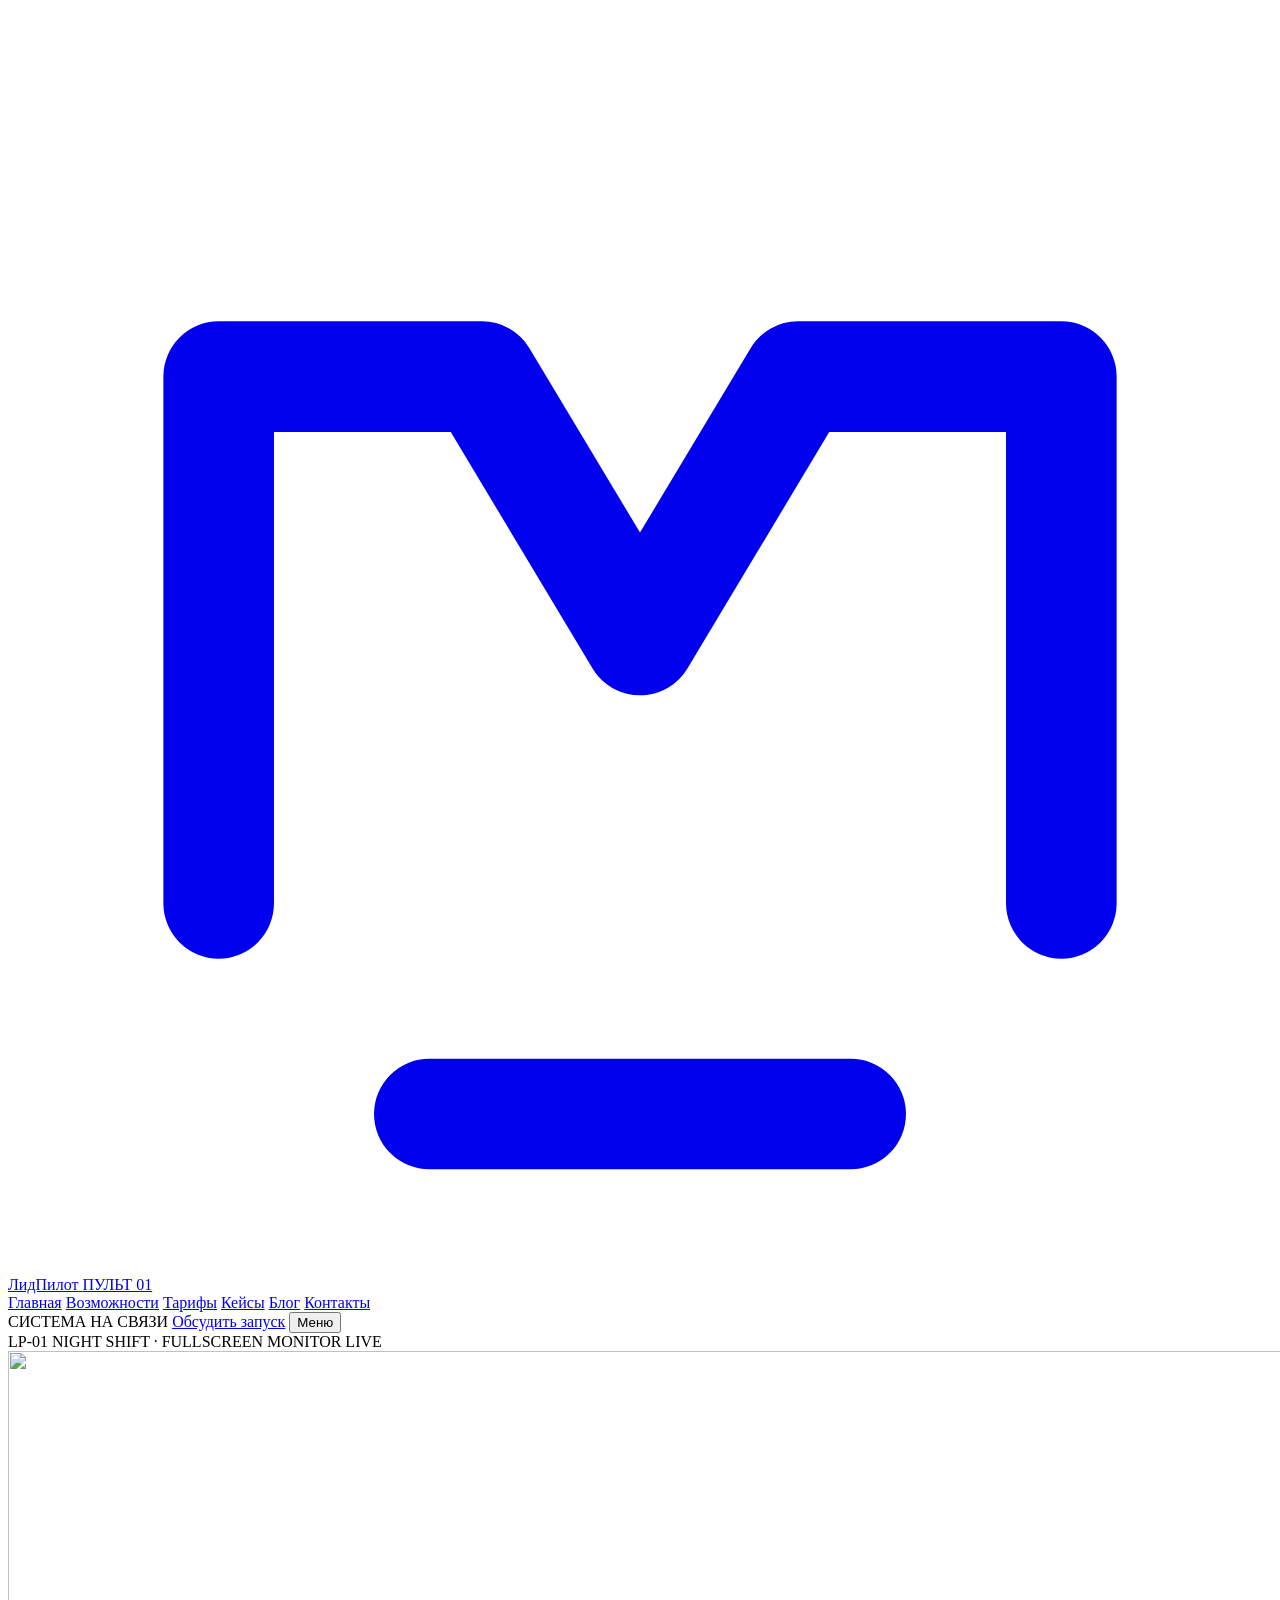
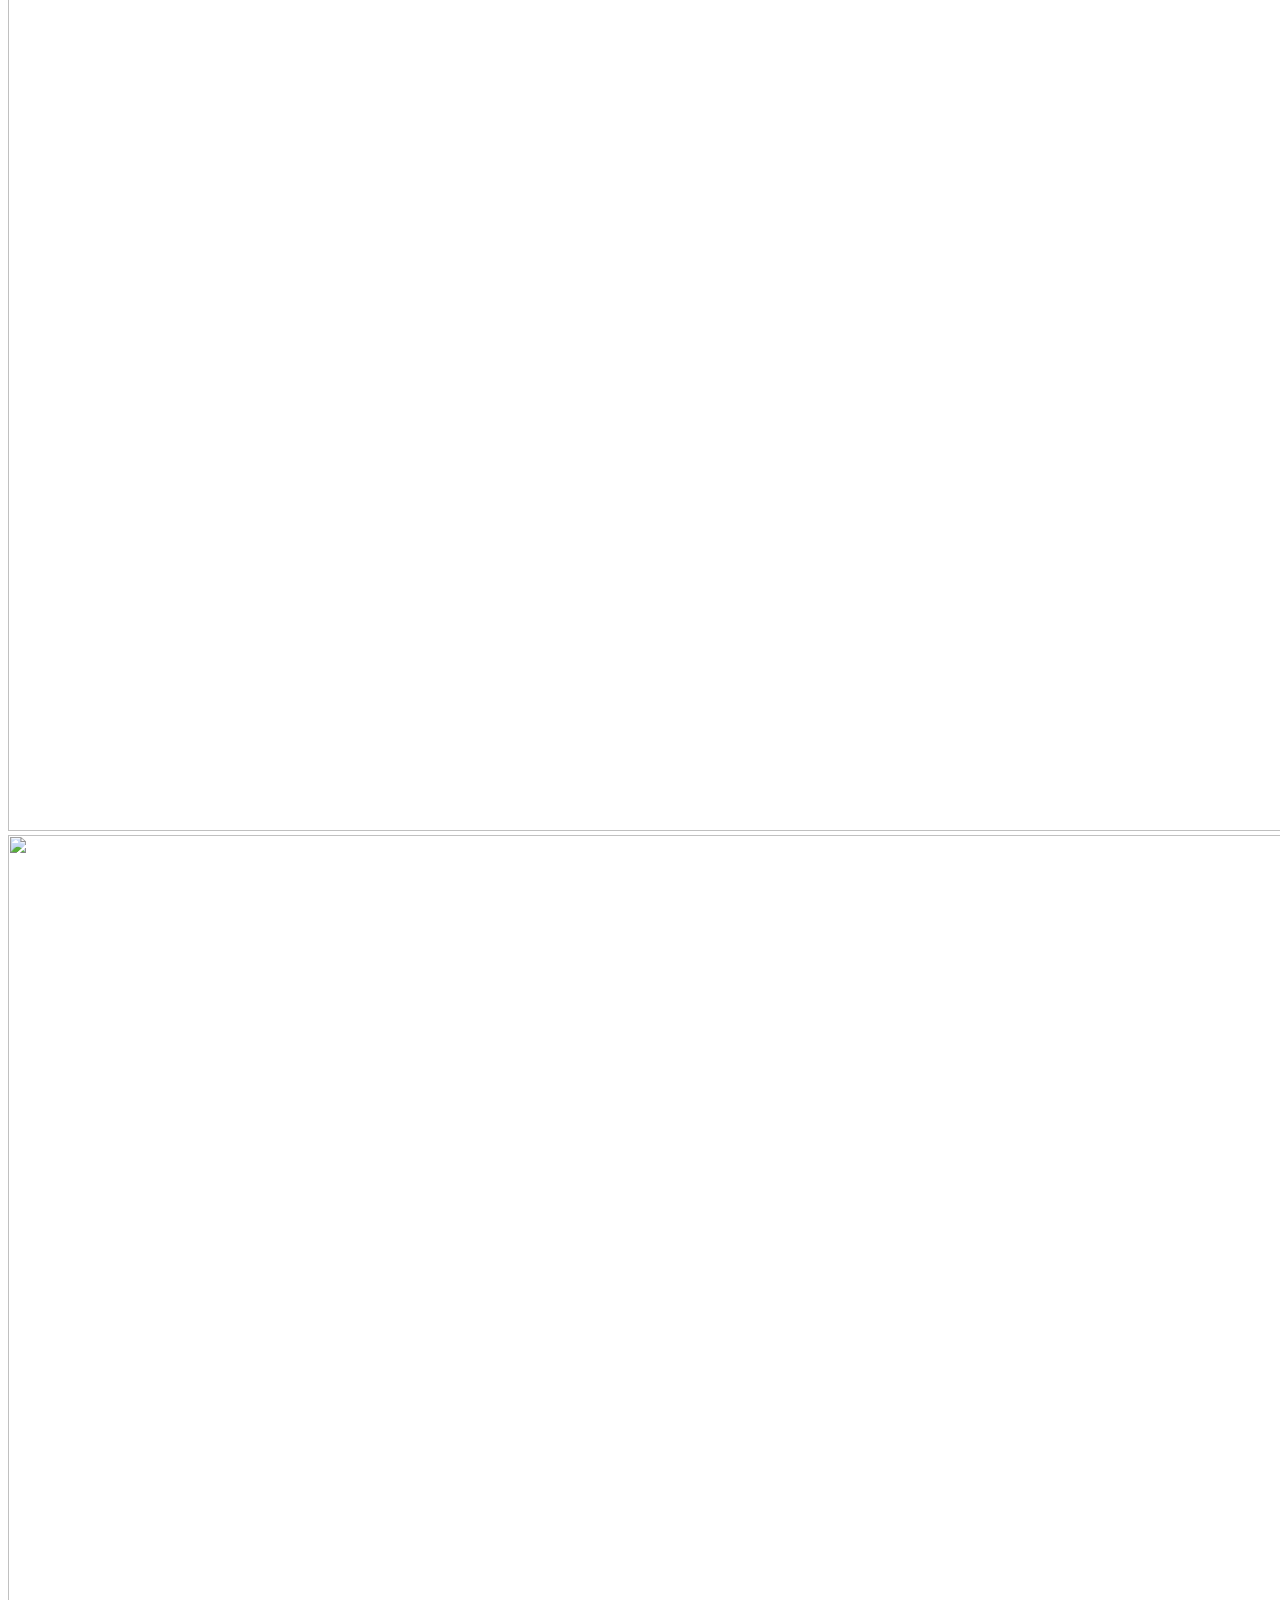
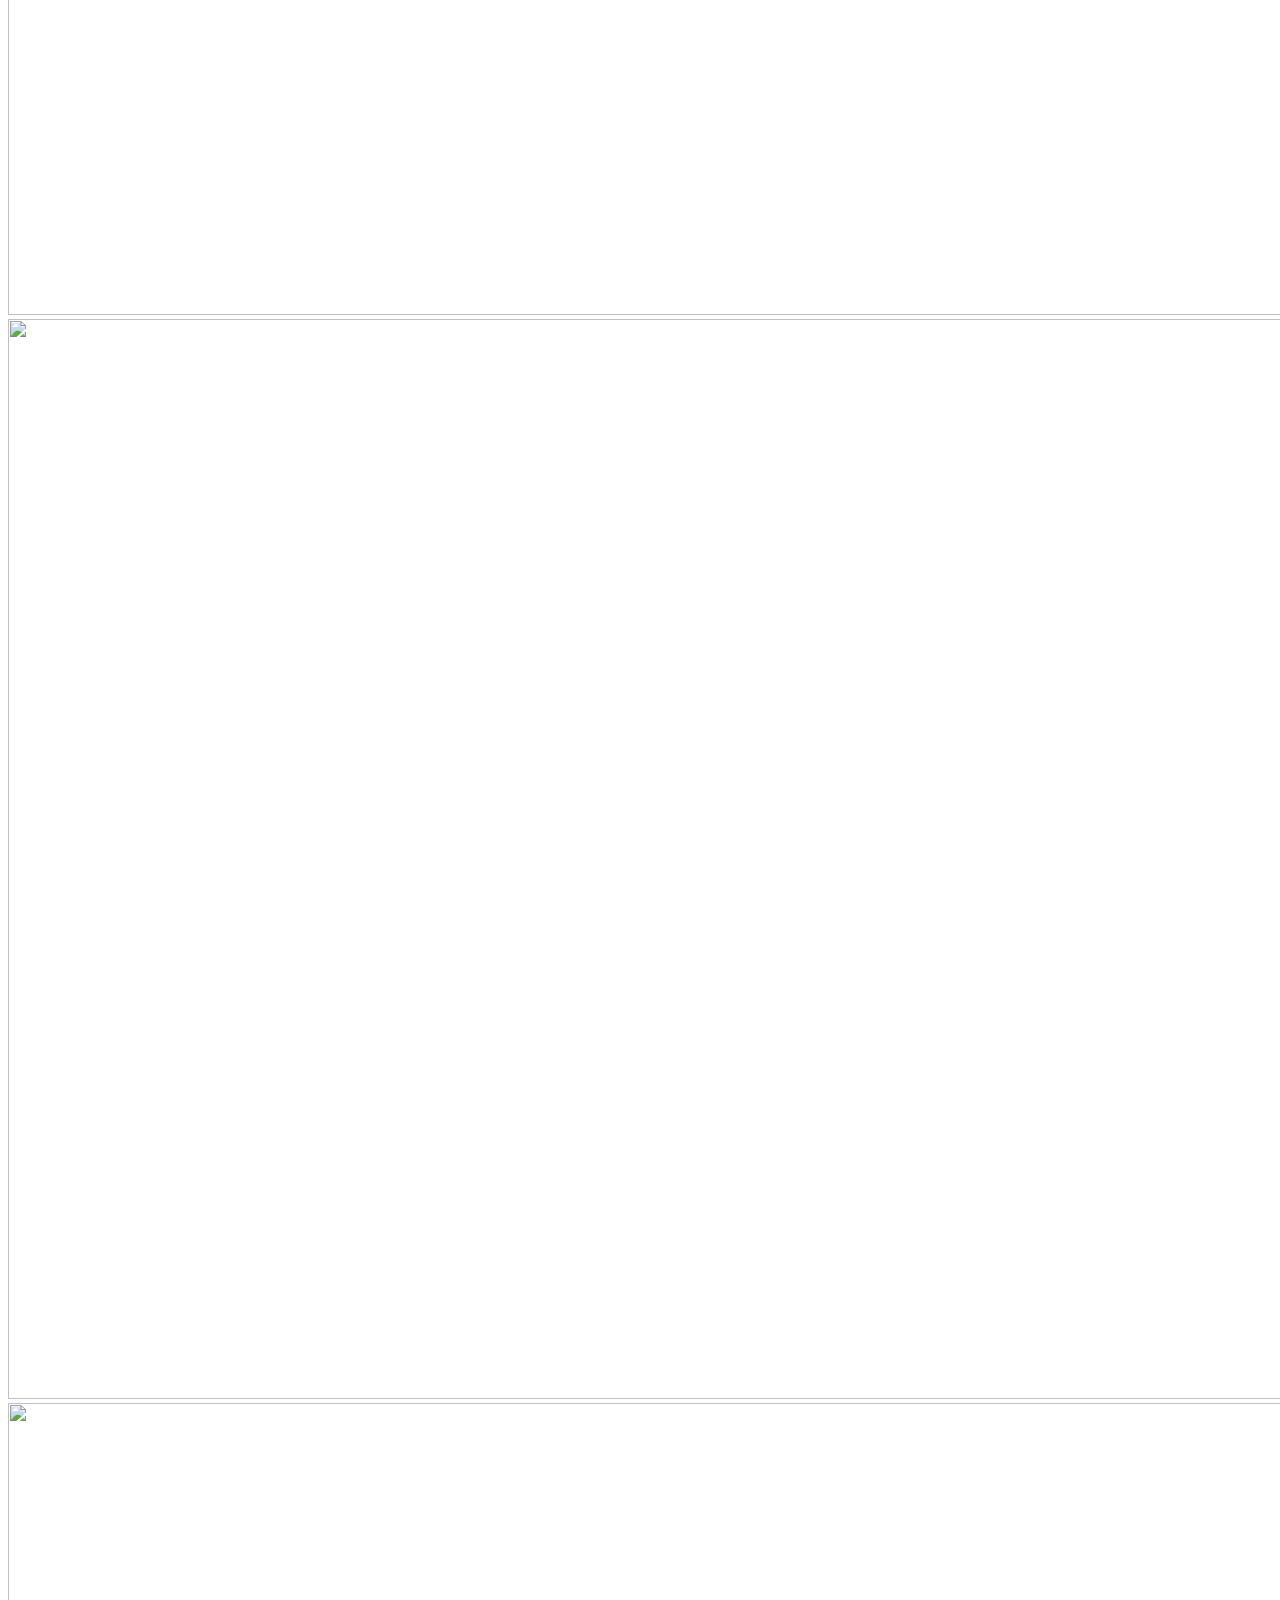
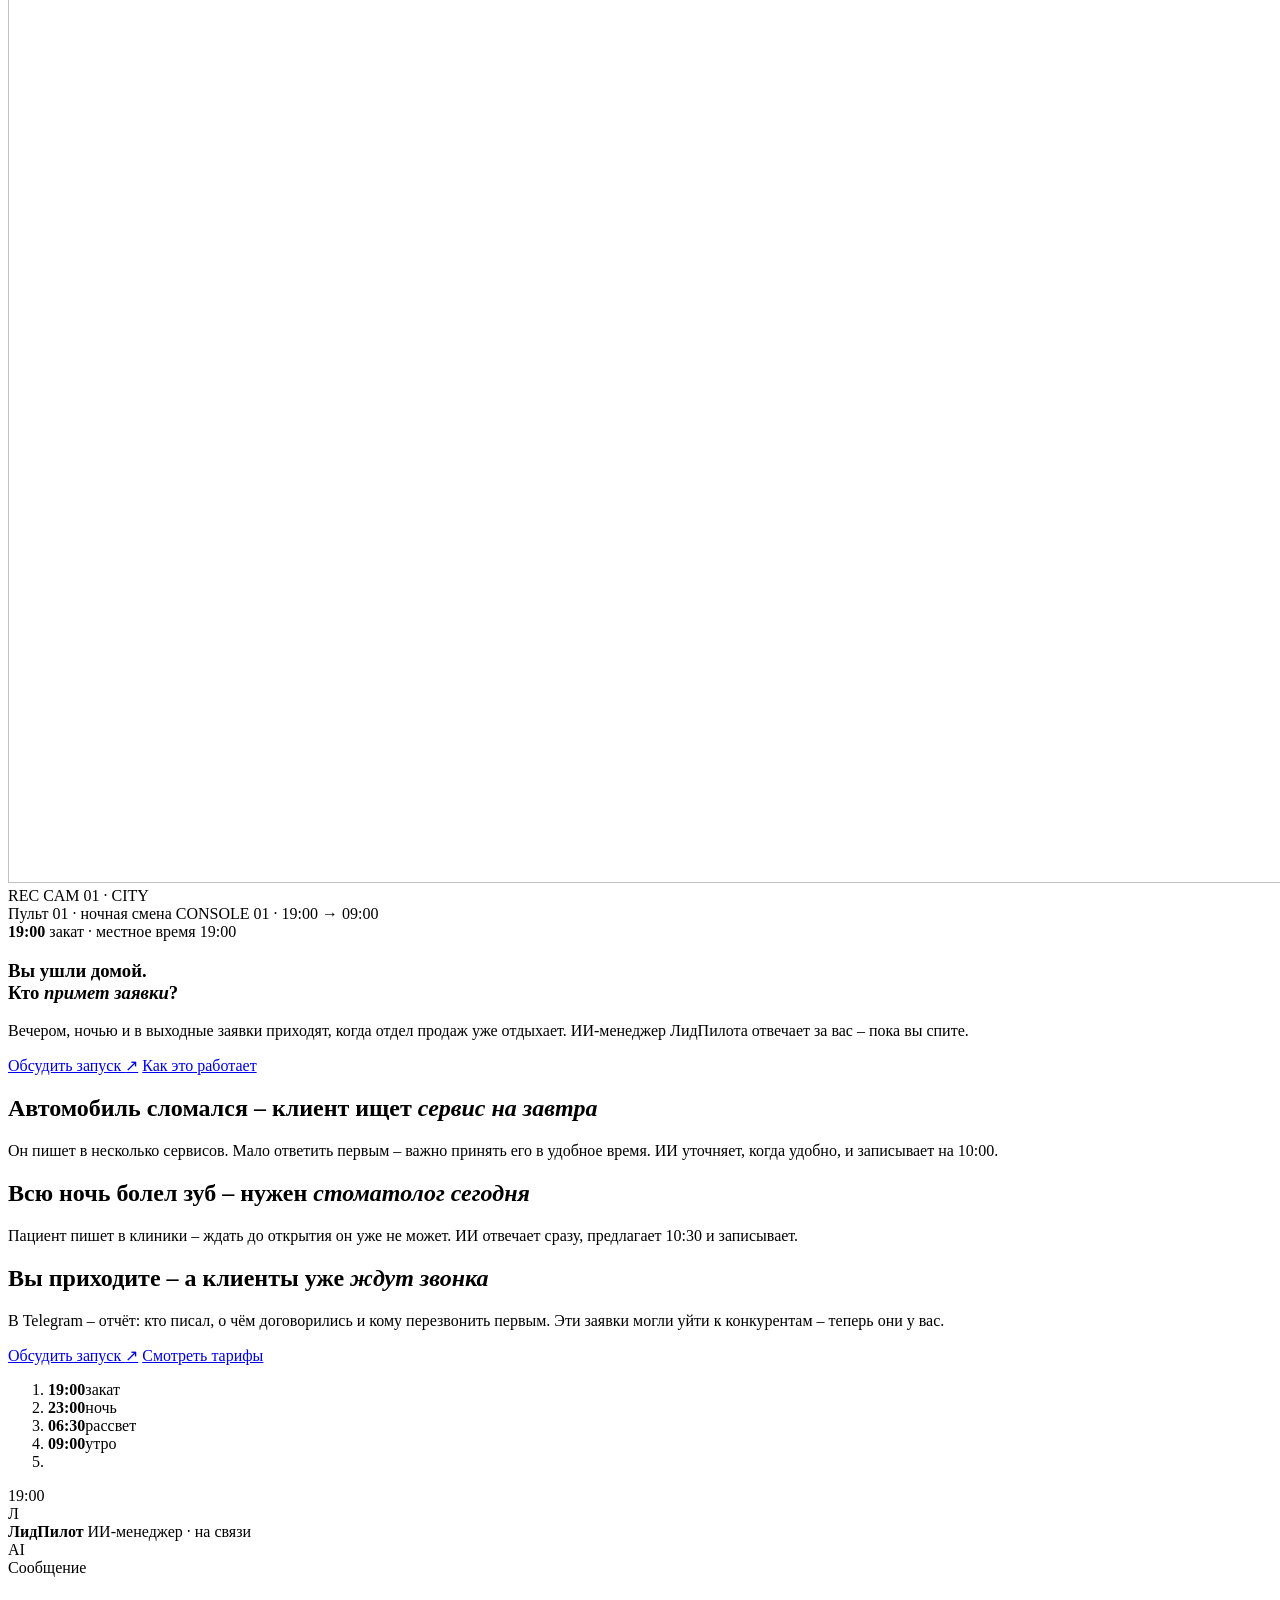
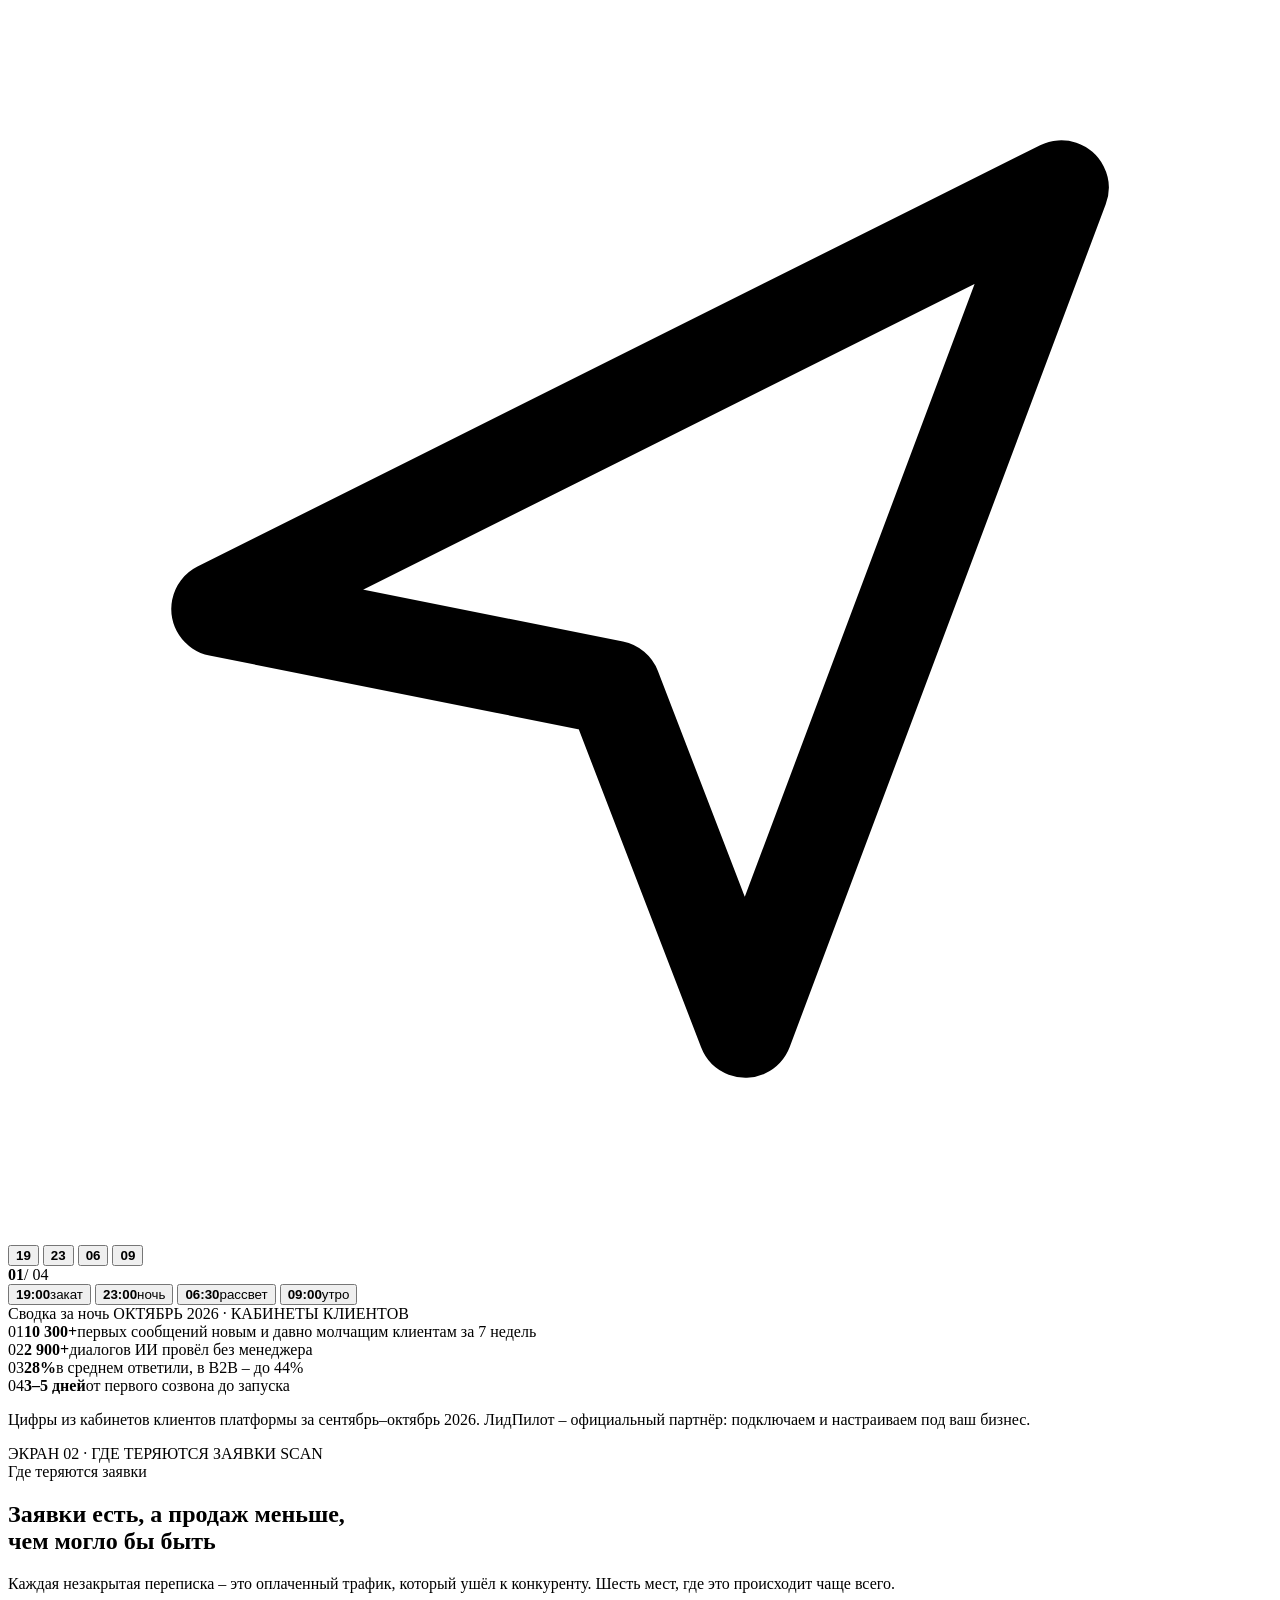
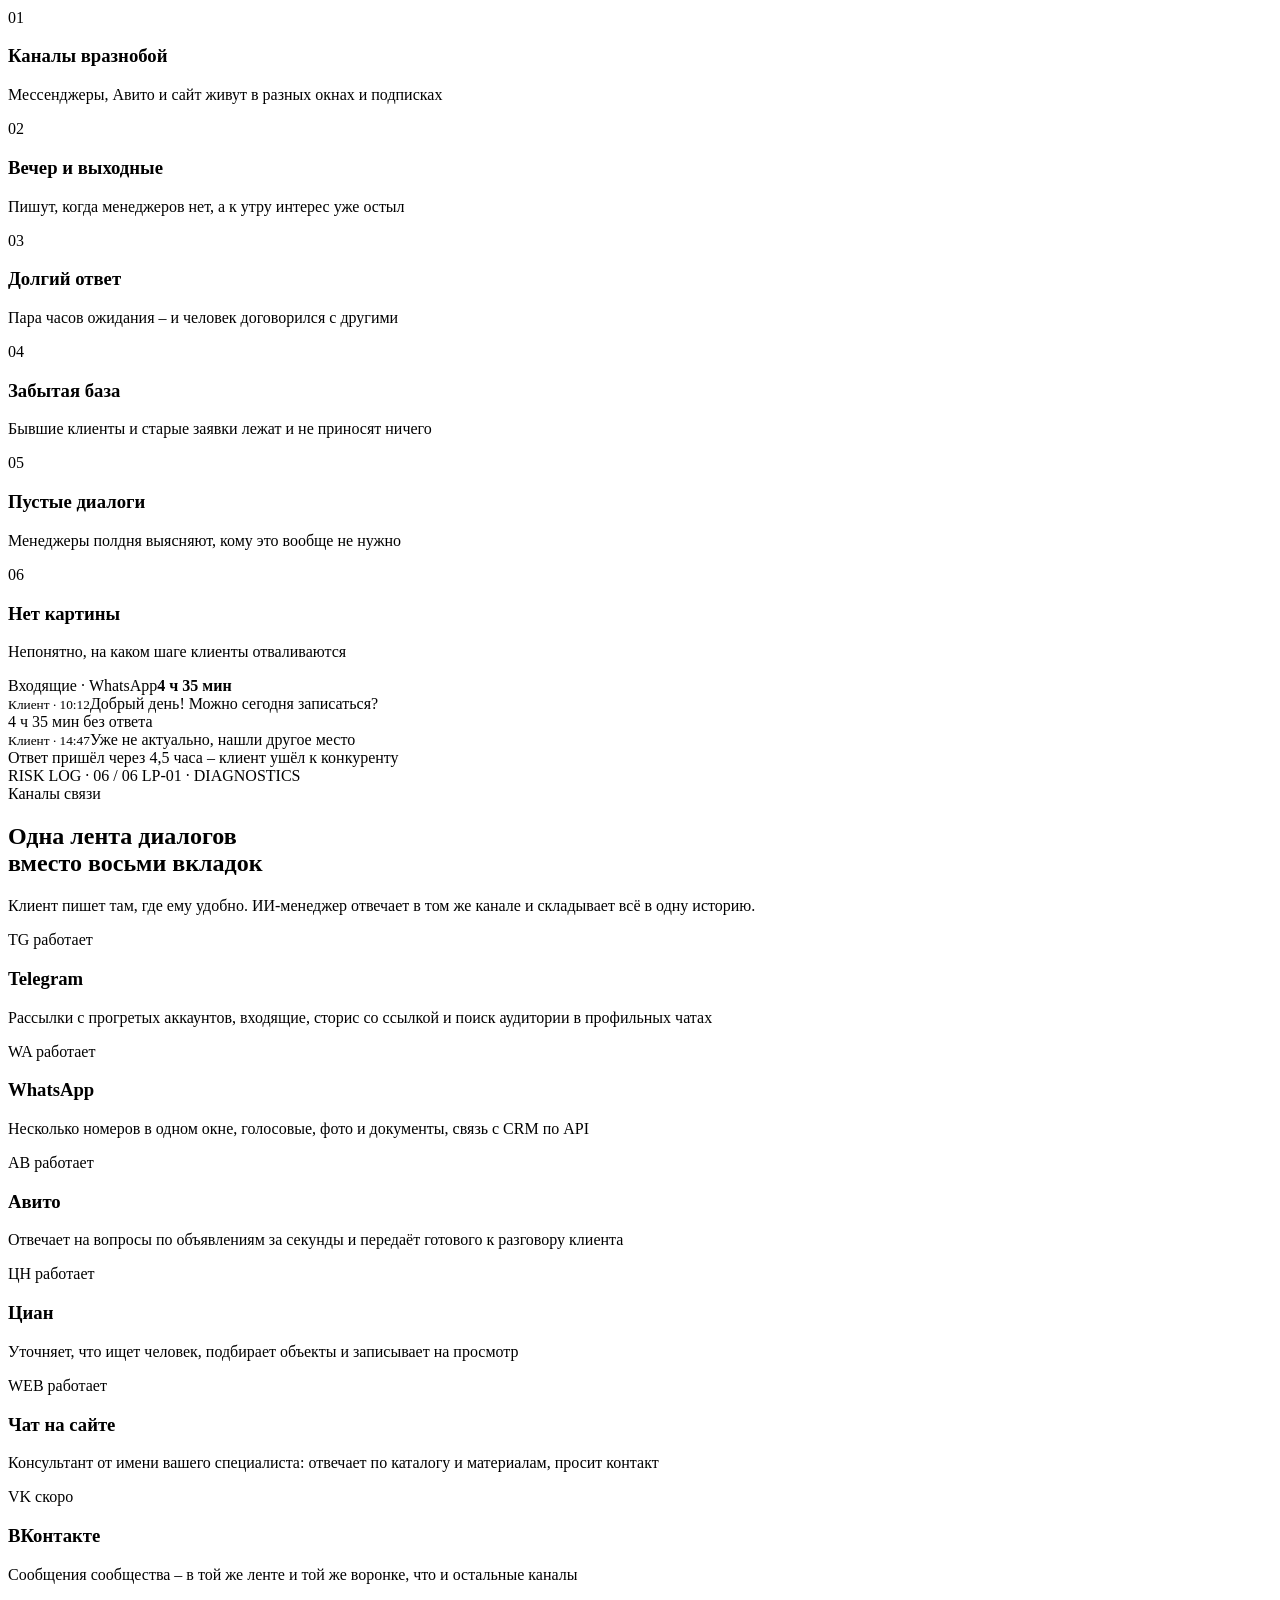
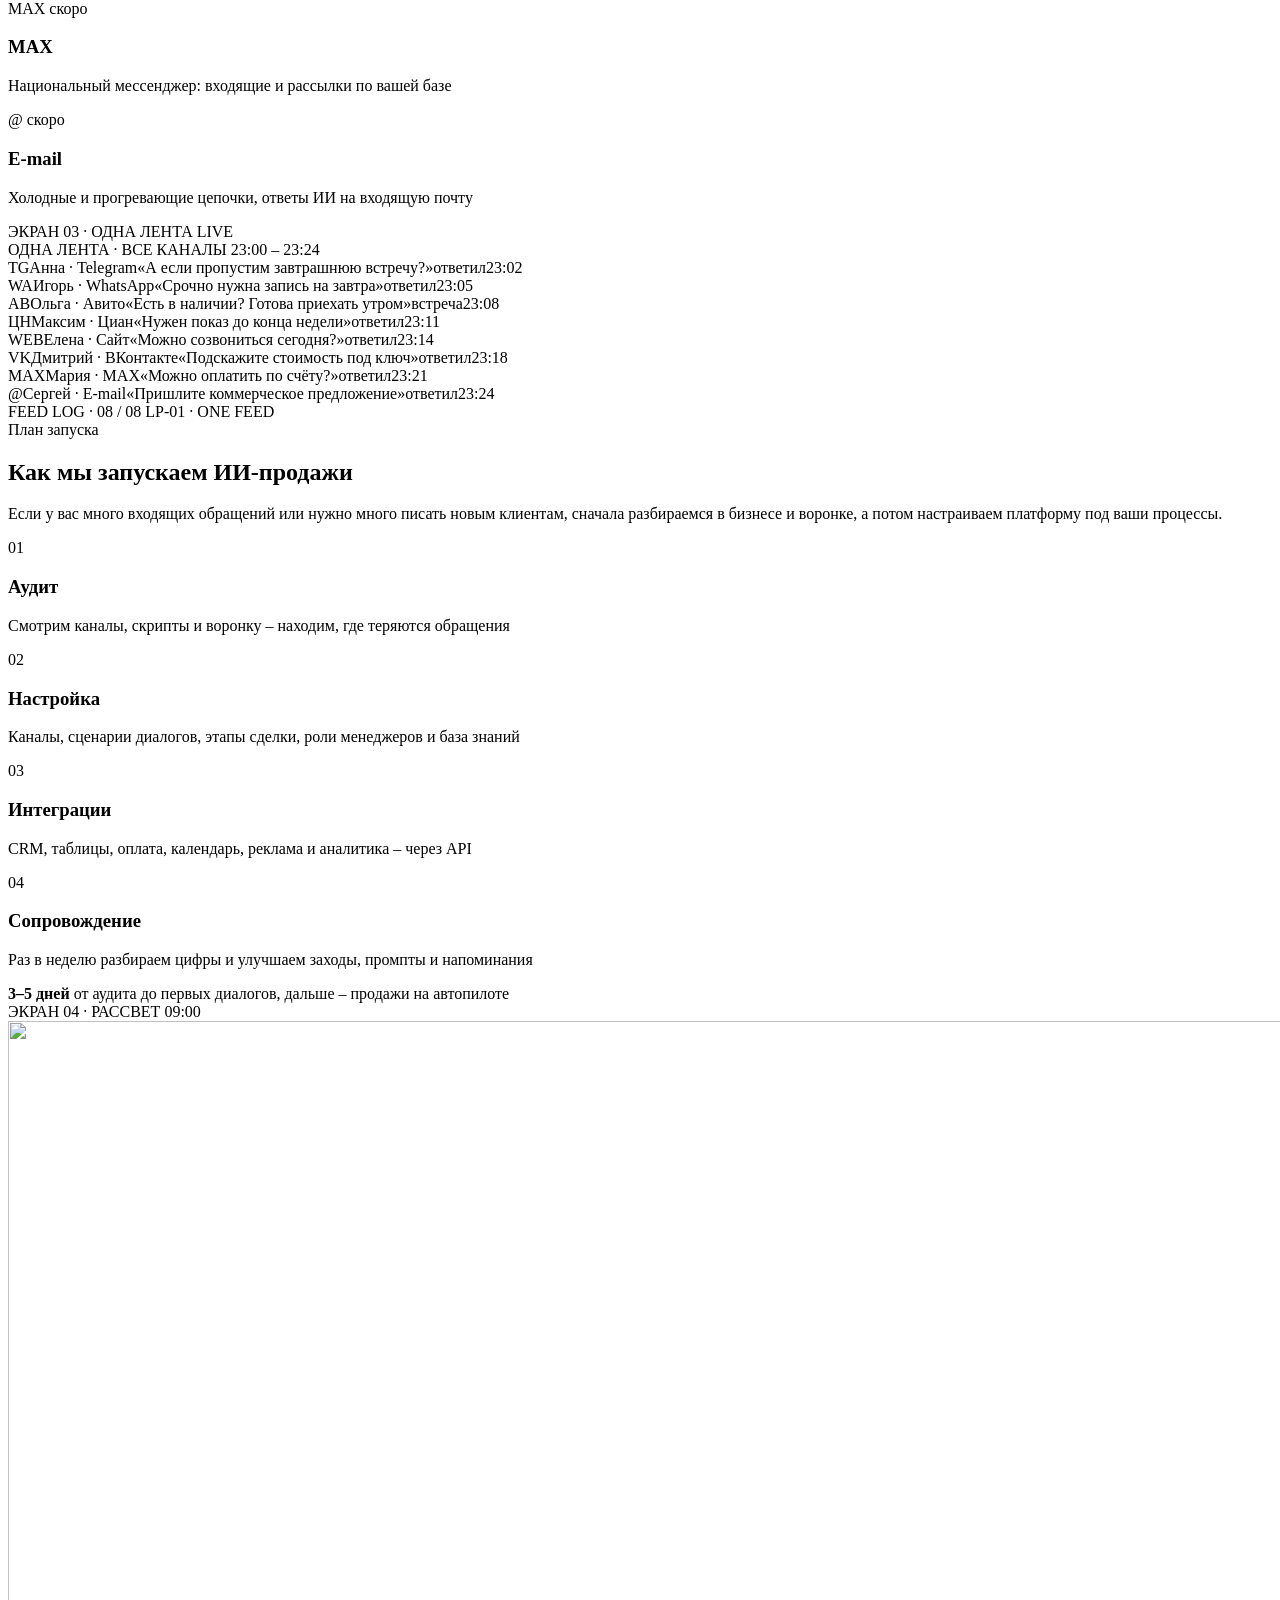
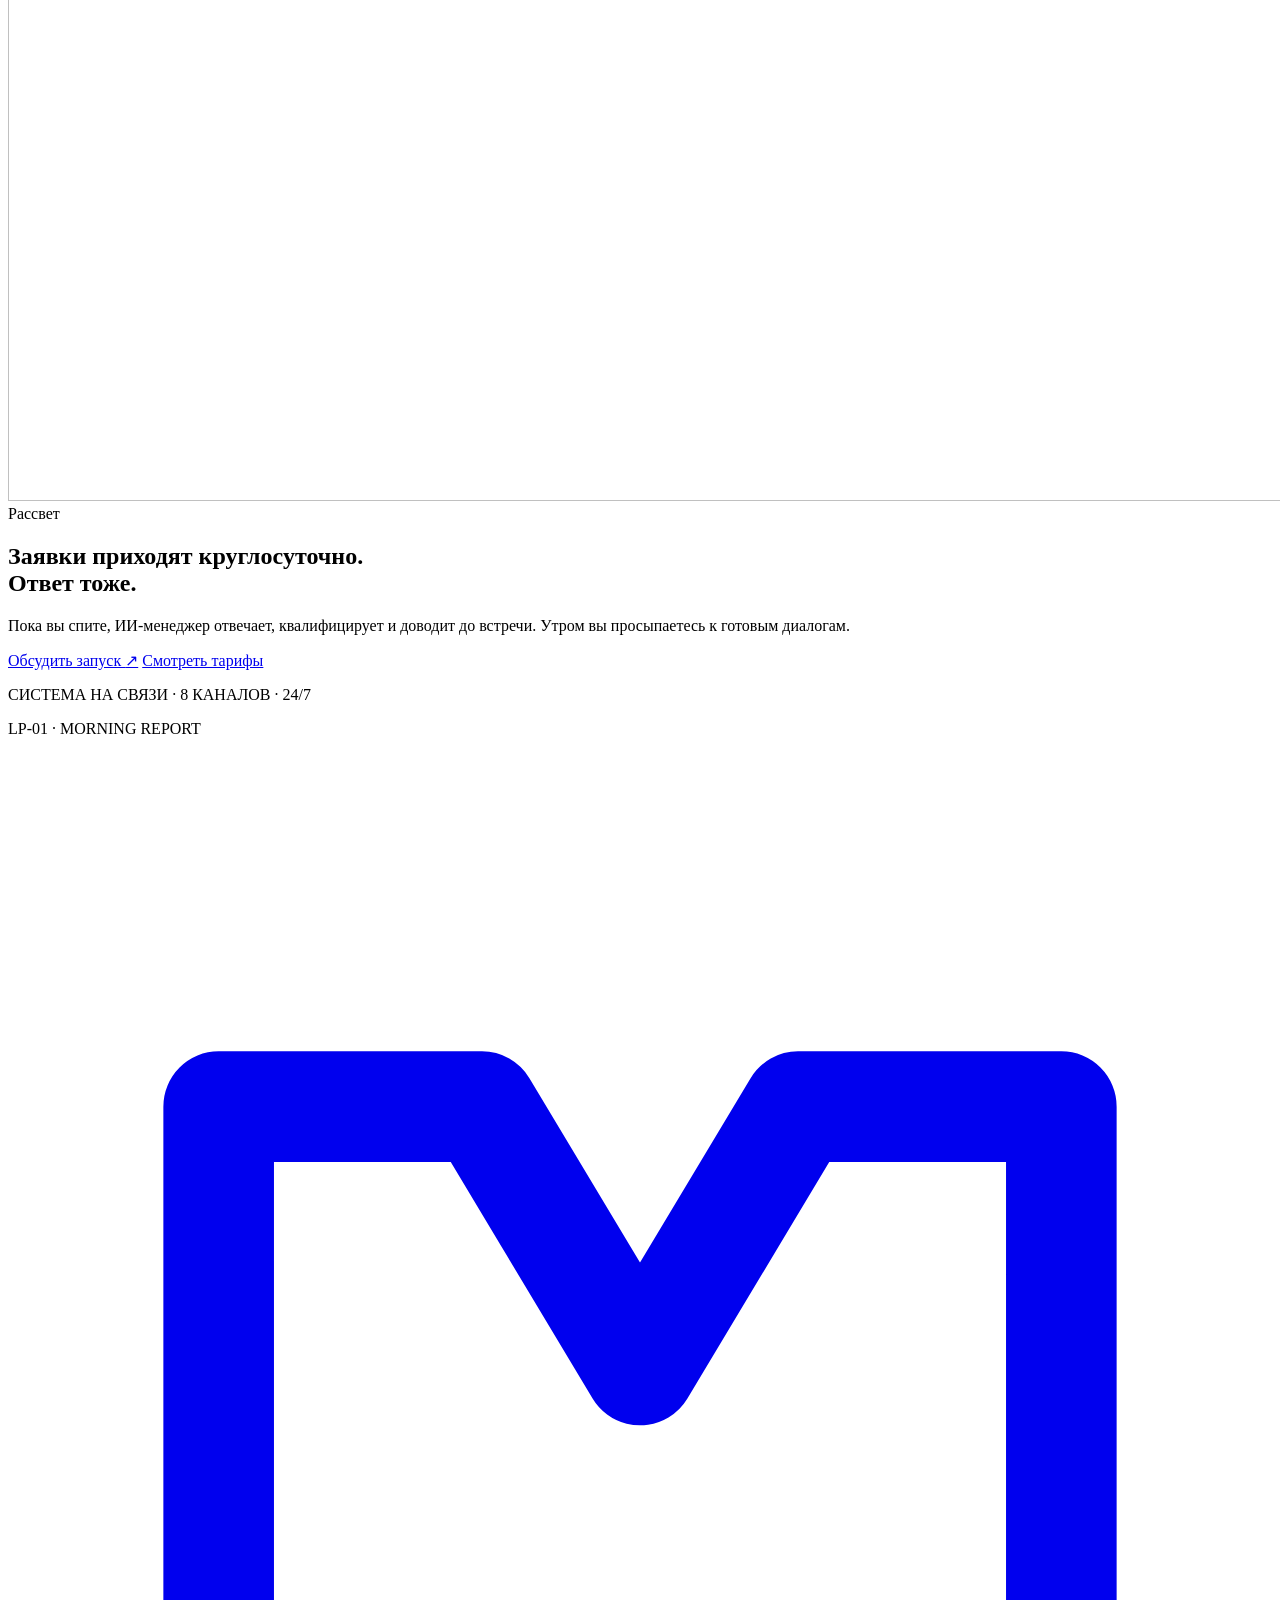
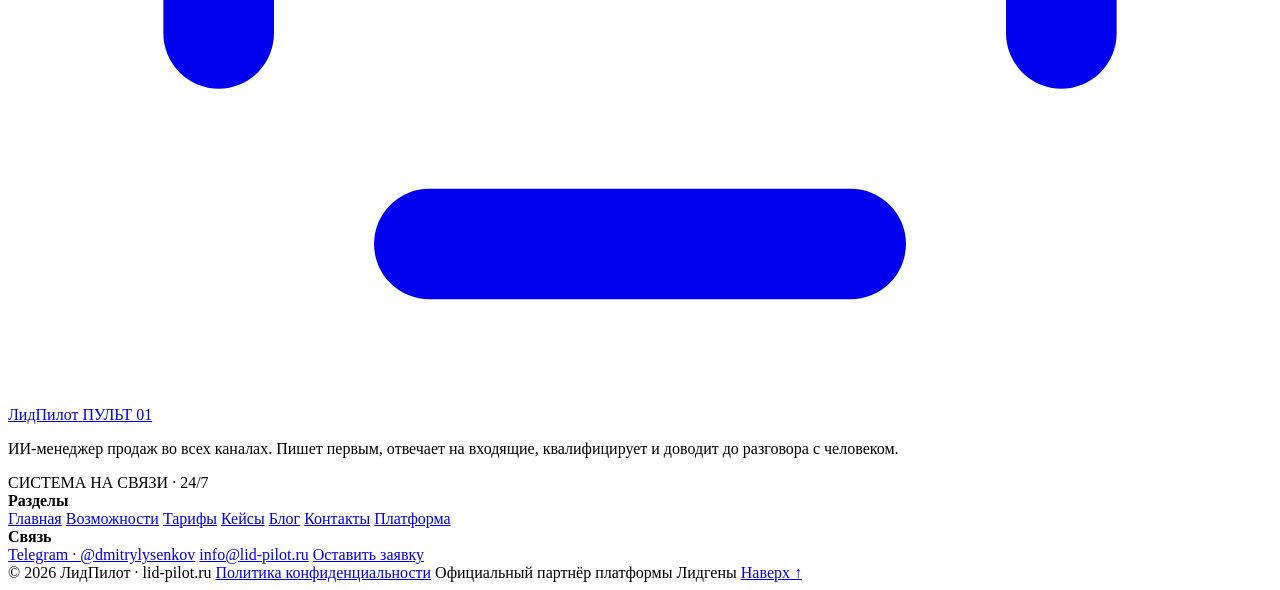
==== commit 03105569: "GitHub Pages: живая версия сайта" ====
--- a/index.html
+++ b/index.html
@@ -1,6 +1,6 @@
-<!doctype html>
+﻿<!doctype html>
 <html lang="ru">
-<head>
+<head><base href="/pult-v2/">
 <meta charset="utf-8">
 <meta name="viewport" content="width=device-width, initial-scale=1">
 <meta name="robots" content="noindex, nofollow">
@@ -19,7 +19,7 @@
 
 <header class="top" data-top>
   <div class="wrap top__in">
-    <a class="logo" href="/" aria-label="ЛидПилот – на главную">
+    <a class="logo" href="./" aria-label="ЛидПилот – на главную">
       <span class="logo__mark" aria-hidden="true">
         <svg viewBox="0 0 24 24" fill="none" stroke="currentColor" stroke-width="2.1" stroke-linecap="round" stroke-linejoin="round">
           <path d="M4 17V7h5l3 5 3-5h5v10"/><path d="M8 21h8"/>
@@ -31,11 +31,11 @@
 
     <nav class="nav nav--site" aria-label="Основная навигация">
       <a href="#top" class="is-active" aria-current="page">Главная</a>
-      <a href="/vozmozhnosti/">Возможности</a>
-      <a href="/tarify/">Тарифы</a>
-      <a href="/keysy/">Кейсы</a>
-      <a href="/blog/">Блог</a>
-      <a href="/kontakty/">Контакты</a>
+      <a href="vozmozhnosti/">Возможности</a>
+      <a href="tarify/">Тарифы</a>
+      <a href="keysy/">Кейсы</a>
+      <a href="blog/">Блог</a>
+      <a href="kontakty/">Контакты</a>
     </nav>
 
     <span class="status"><i class="led led--pulse" aria-hidden="true"></i> СИСТЕМА НА СВЯЗИ</span>
@@ -47,12 +47,12 @@
 <div class="mnav" id="mnav" data-menu hidden>
   <nav class="mnav__nav" aria-label="Мобильное меню">
     <a href="#top">Главная</a>
-    <a href="/vozmozhnosti/">Возможности</a>
-    <a href="/tarify/">Тарифы</a>
-    <a href="/keysy/">Кейсы</a>
-    <a href="/blog/">Блог</a>
-    <a href="/kontakty/">Контакты</a>
-    <a href="/platforma/">Платформа</a>
+    <a href="vozmozhnosti/">Возможности</a>
+    <a href="tarify/">Тарифы</a>
+    <a href="keysy/">Кейсы</a>
+    <a href="blog/">Блог</a>
+    <a href="kontakty/">Контакты</a>
+    <a href="platforma/">Платформа</a>
   </nav>
   <p class="mnav__note">ИИ-менеджер продаж в Telegram, WhatsApp, на Авито, Циан, сайте, ВКонтакте, в MAX и в почте. Официальный партнёр платформы Лидгены.</p>
   <div class="mnav__cta">
@@ -130,7 +130,7 @@
                 <p>В Telegram – отчёт: кто писал, о чём договорились и кому перезвонить первым. Эти заявки могли уйти к конкурентам – теперь они у вас.</p>
                 <div class="cap__cta">
                   <a class="btn btn--hot" href="https://t.me/dmitrylysenkov" target="_blank" rel="noopener">Обсудить запуск <span aria-hidden="true">↗</span></a>
-                  <a class="btn btn--ghost" href="/tarify/">Смотреть тарифы</a>
+                  <a class="btn btn--ghost" href="tarify/">Смотреть тарифы</a>
                 </div>
               </article>
             </div>
@@ -397,7 +397,7 @@
           <p>Пока вы спите, ИИ-менеджер отвечает, квалифицирует и доводит до встречи. Утром вы просыпаетесь к готовым диалогам.</p>
           <div class="final__cta">
             <a class="btn btn--hot" href="https://t.me/dmitrylysenkov" target="_blank" rel="noopener">Обсудить запуск <span aria-hidden="true">↗</span></a>
-            <a class="btn btn--ghost btn--ghost-dark" href="/tarify/">Смотреть тарифы</a>
+            <a class="btn btn--ghost btn--ghost-dark" href="tarify/">Смотреть тарифы</a>
           </div>
           <p class="final__meta"><i class="led led--pulse" aria-hidden="true"></i> СИСТЕМА НА СВЯЗИ · 8 КАНАЛОВ · 24/7</p>
         </div>
@@ -415,7 +415,7 @@
   <div class="wrap">
     <div class="site-foot__top">
       <div class="site-foot__brand">
-        <a class="logo" href="/" aria-label="ЛидПилот – на главную">
+        <a class="logo" href="./" aria-label="ЛидПилот – на главную">
           <span class="logo__mark" aria-hidden="true">
             <svg viewBox="0 0 24 24" fill="none" stroke="currentColor" stroke-width="2.1" stroke-linecap="round" stroke-linejoin="round"><path d="M4 17V7h5l3 5 3-5h5v10"/><path d="M8 21h8"/></svg>
           </span>
@@ -429,12 +429,12 @@
         <b>Разделы</b>
         <nav>
           <a href="#top">Главная</a>
-          <a href="/vozmozhnosti/">Возможности</a>
-          <a href="/tarify/">Тарифы</a>
-          <a href="/keysy/">Кейсы</a>
-          <a href="/blog/">Блог</a>
-          <a href="/kontakty/">Контакты</a>
-          <a href="/platforma/">Платформа</a>
+          <a href="vozmozhnosti/">Возможности</a>
+          <a href="tarify/">Тарифы</a>
+          <a href="keysy/">Кейсы</a>
+          <a href="blog/">Блог</a>
+          <a href="kontakty/">Контакты</a>
+          <a href="platforma/">Платформа</a>
         </nav>
       </div>
       <div class="site-foot__col">
@@ -442,13 +442,13 @@
         <nav>
           <a href="https://t.me/dmitrylysenkov" target="_blank" rel="noopener">Telegram · @dmitrylysenkov</a>
           <a href="mailto:info@lid-pilot.ru">info@lid-pilot.ru</a>
-          <a href="/kontakty/">Оставить заявку</a>
+          <a href="kontakty/">Оставить заявку</a>
         </nav>
       </div>
     </div>
     <div class="site-foot__bottom">
       <span>© 2026 ЛидПилот · lid-pilot.ru</span>
-      <a href="/politika-konfidencialnosti/">Политика конфиденциальности</a>
+      <a href="politika-konfidencialnosti/">Политика конфиденциальности</a>
       <span>Официальный партнёр платформы Лидгены</span>
       <a class="up" href="#top">Наверх ↑</a>
     </div>
@@ -459,3 +459,4 @@
 <script src="assets/site.js"></script>
 </body>
 </html>
+
